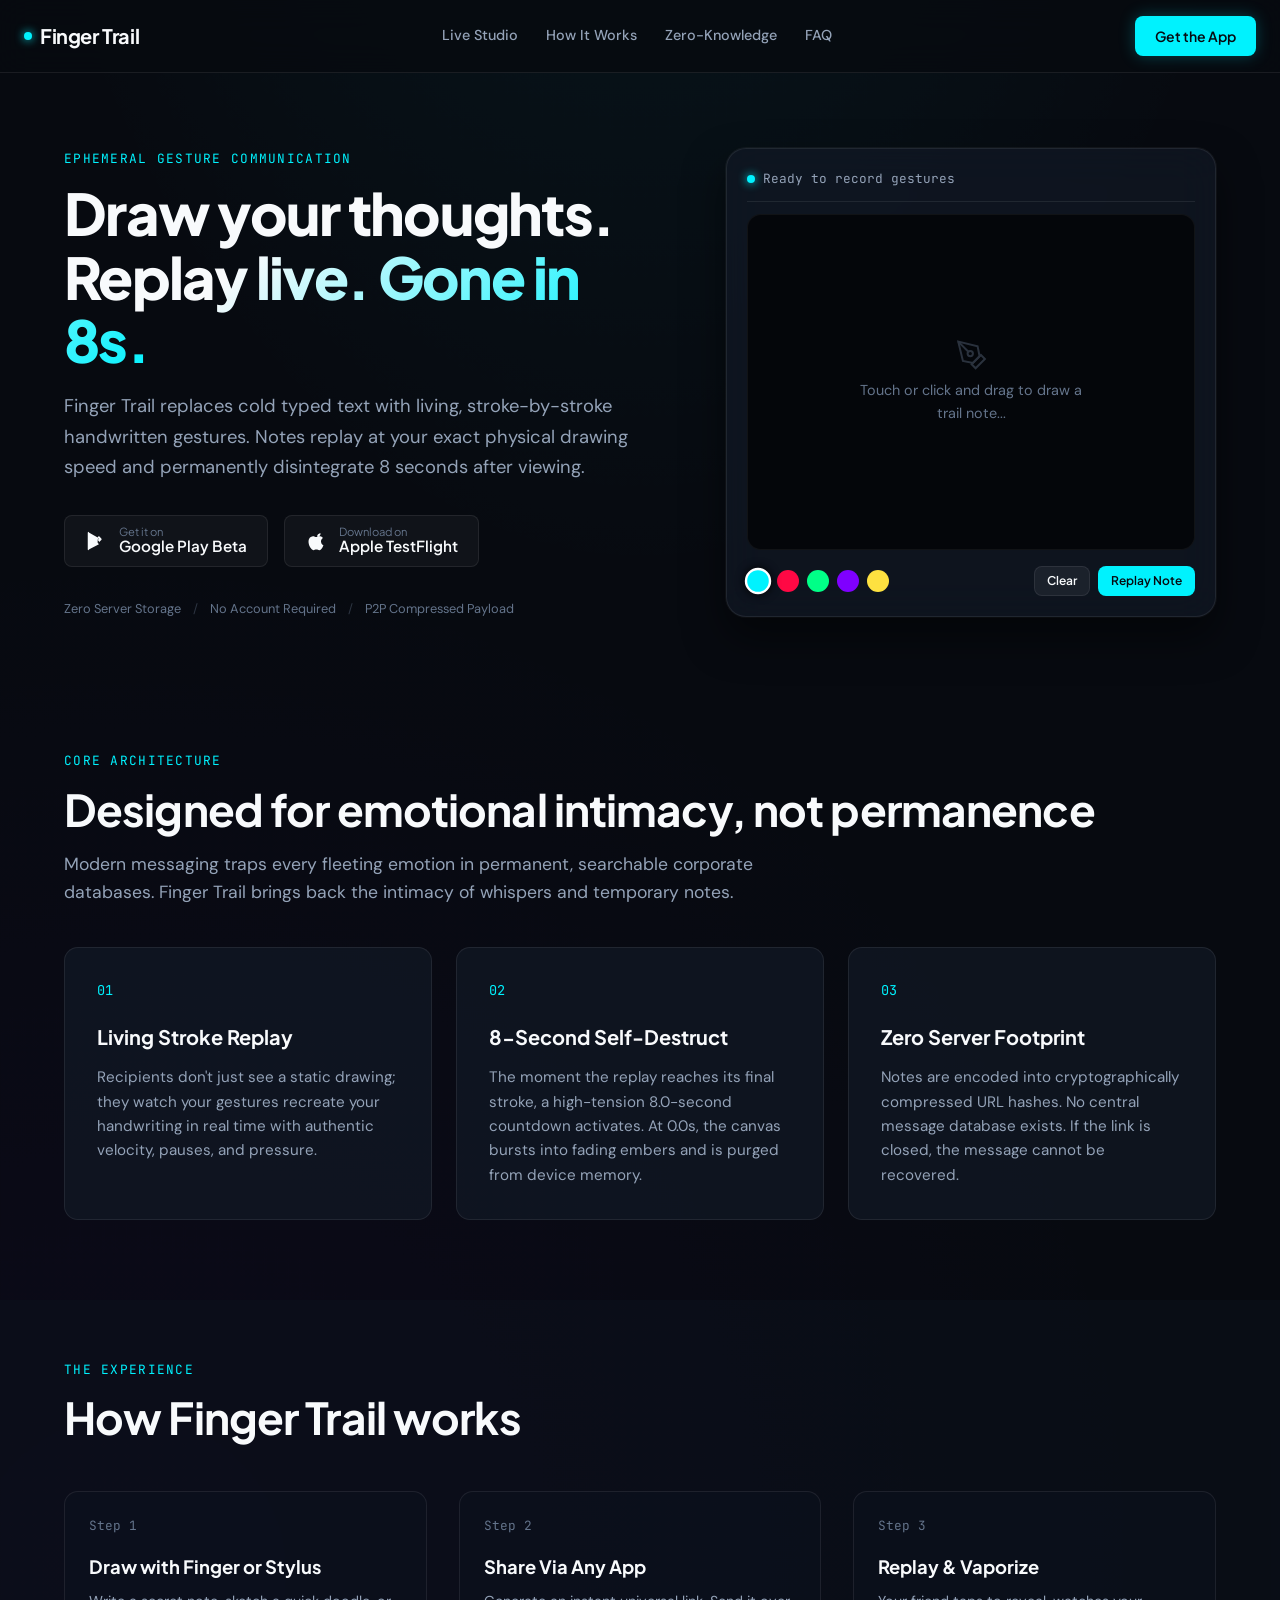
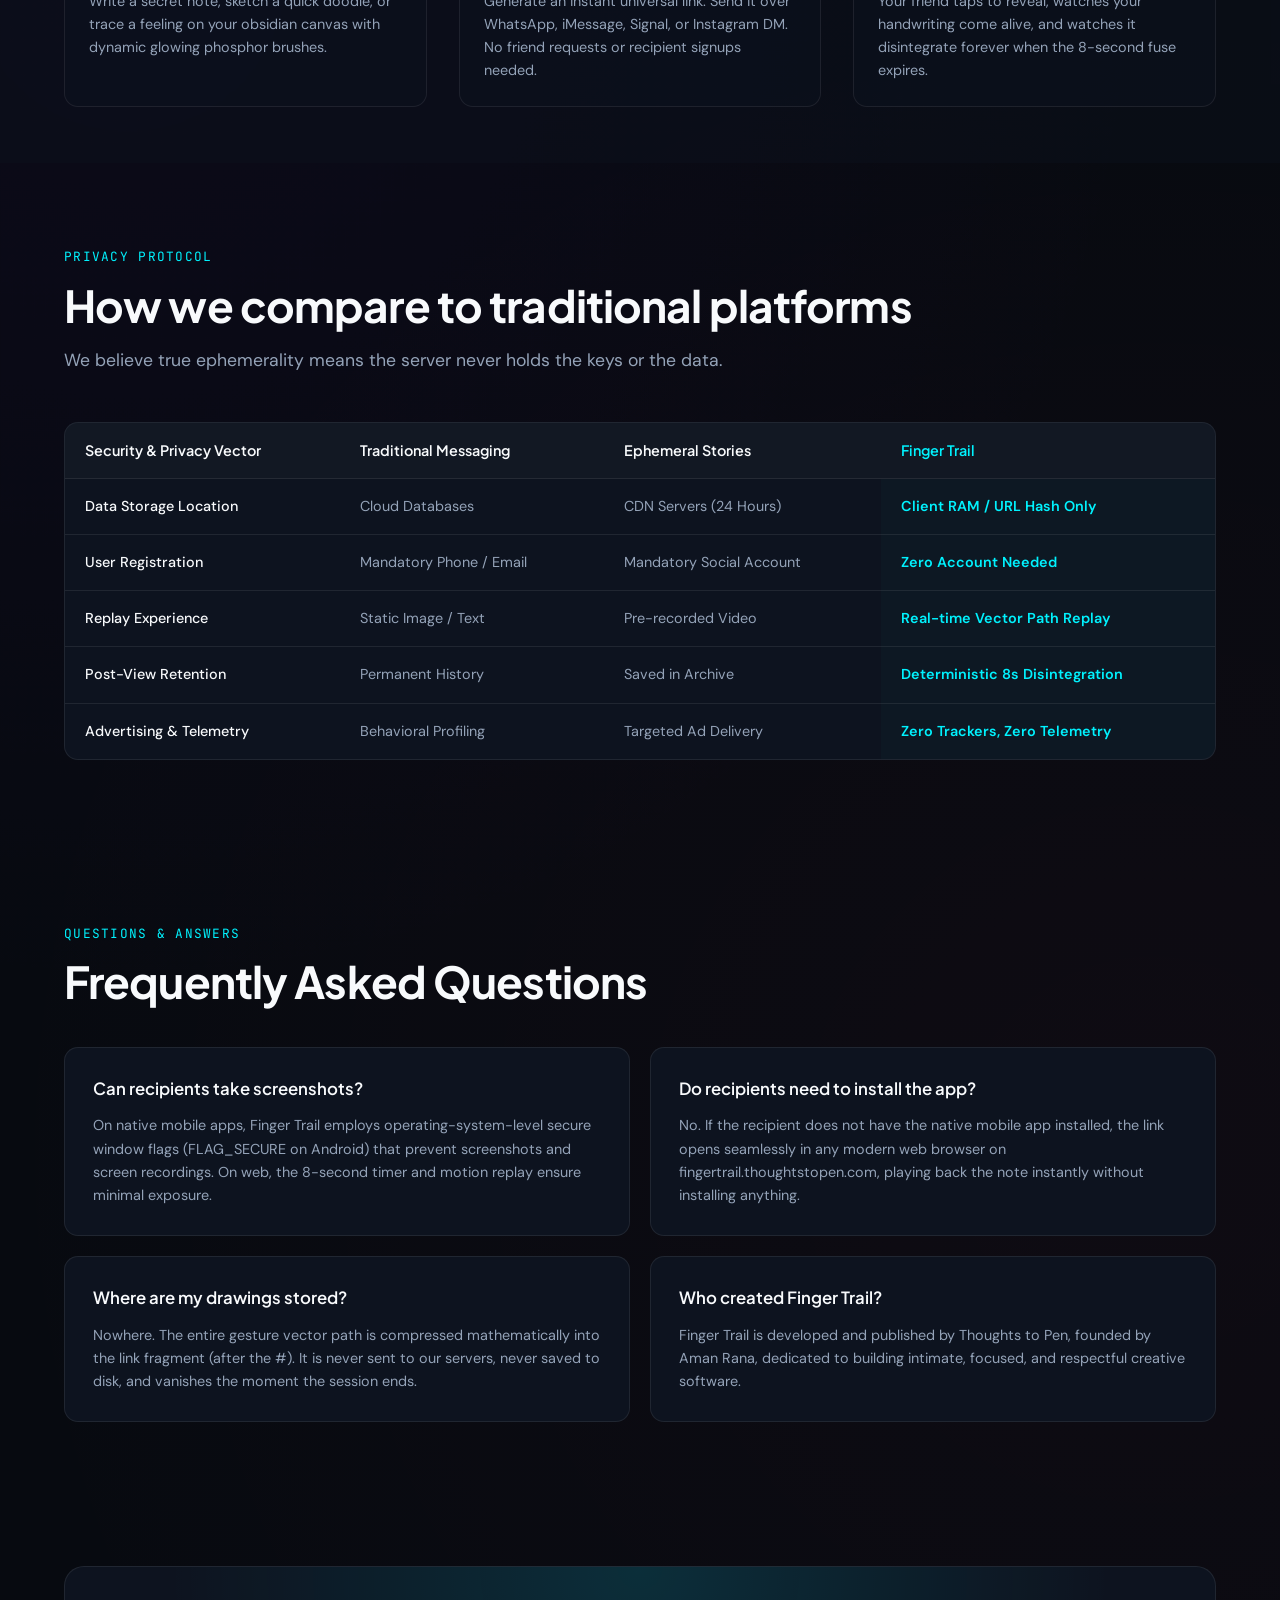
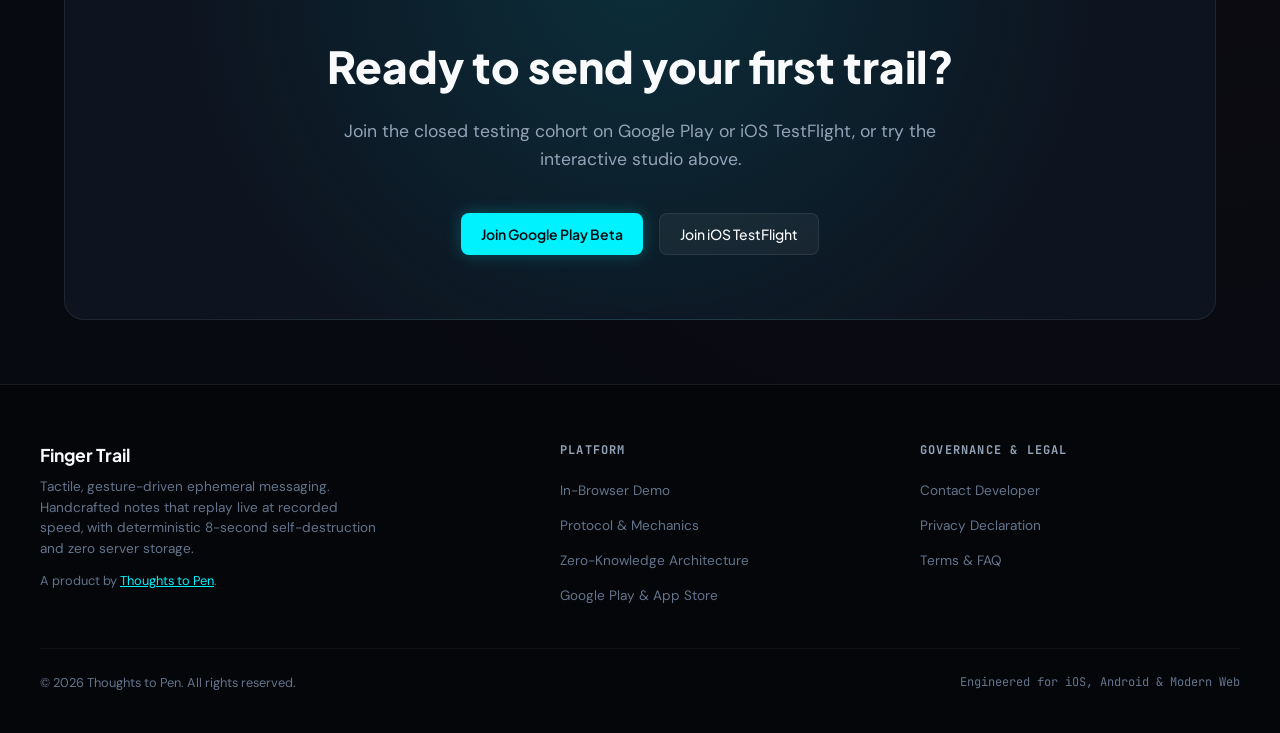
==== index.html @ 1b9f938b "Site release" ====
<!DOCTYPE html><html lang="en"><head><meta charset="UTF-8"><meta name="viewport" content="width=device-width, initial-scale=1.0"><script async src="https://www.googletagmanager.com/gtag/js?id=G-R0CCMES89R"></script><script> window.dataLayer = window.dataLayer || []; function gtag(){dataLayer.push(arguments);} gtag('js', new Date()); gtag('config', 'G-R0CCMES89R'); </script><title>Finger Trail — Ephemeral Gesture Messaging | Thoughts to Pen</title><meta name="description" content="Finger Trail is an ephemeral, gesture-driven messaging app by Thoughts to Pen. Draw thoughts with glowing neon trails, replay them at recorded speed, and watch them self-destruct in 8 seconds."><link rel="canonical" href="https://fingertrail.thoughtstopen.com/"><link rel="icon" type="image/svg+xml" href="/favicon.svg"><link rel="icon" type="image/png" sizes="32x32" href="/assets/images/favicon-32x32.png"><link rel="icon" type="image/png" sizes="16x16" href="/assets/images/favicon-16x16.png"><link rel="apple-touch-icon" sizes="180x180" href="/assets/images/apple-touch-icon.png"><meta property="og:site_name" content="Finger Trail by Thoughts to Pen"><meta property="og:title" content="Finger Trail — Ephemeral Gesture Messaging | Thoughts to Pen"><meta property="og:description" content="Finger Trail is an ephemeral, gesture-driven messaging app by Thoughts to Pen. Draw thoughts with glowing neon trails, replay them at recorded speed, and watch them self-destruct in 8 seconds."><meta property="og:url" content="https://fingertrail.thoughtstopen.com/"><meta property="og:type" content="website"><meta property="og:image" content="https://fingertrail.thoughtstopen.com/assets/images/og_banner.png"><meta name="twitter:card" content="summary_large_image"><meta name="twitter:title" content="Finger Trail — Ephemeral Gesture Messaging | Thoughts to Pen"><meta name="twitter:description" content="Finger Trail is an ephemeral, gesture-driven messaging app by Thoughts to Pen. Draw thoughts with glowing neon trails, replay them at recorded speed, and watch them self-destruct in 8 seconds."><meta name="twitter:image" content="https://fingertrail.thoughtstopen.com/assets/images/og_banner.png"><link rel="preconnect" href="https://fonts.googleapis.com"><link rel="preconnect" href="https://fonts.gstatic.com" crossorigin><link href="https://fonts.googleapis.com/css2?family=DM+Sans:ital,opsz,wght@0,9..40,400..700;1,9..40,400..700&family=JetBrains+Mono:wght@400;600;700&family=Plus+Jakarta+Sans:wght@500;600;700;800&display=swap" rel="stylesheet"><link rel="stylesheet" href="/assets/css/main.css"><meta name="apple-itunes-app" content="app-id=XXXXXXXXXX, app-argument=https://fingertrail.thoughtstopen.com/"></head><body><header class="site-header"><div class="site-header-inner"><a href="/" class="brand-wordmark"><span class="brand-dot"></span> Finger Trail </a><nav class="site-nav"><a href="#demo" class="nav-link">Live Studio</a><a href="#how-it-works" class="nav-link">How It Works</a><a href="#privacy" class="nav-link">Zero-Knowledge</a><a href="#faq" class="nav-link">FAQ</a></nav><div class="header-actions"><a href="#download" class="btn-primary">Get the App</a></div></div></header><main><section class="section hero"><div class="container"><div class="hero-grid"><div class="hero-content"><span class="section-kicker">Ephemeral Gesture Communication</span><h1 class="hero-headline"> Draw your thoughts. <br><span class="hero-gradient-text">Replay live. Gone in 8s.</span></h1><p class="hero-lead"> Finger Trail replaces cold typed text with living, stroke-by-stroke handwritten gestures. Notes replay at your exact physical drawing speed and permanently disintegrate 8 seconds after viewing. </p><div class="hero-badges" id="download"><a href="https://play.google.com/apps/testing/com.thoughtstopen.fingertrail" class="store-badge-btn" target="_blank" rel="noopener"><svg class="store-badge-icon" viewBox="0 0 24 24"><path d="M3.609 1.814L13.793 12 3.61 22.186a2.006 2.006 0 0 1-.61-.926V2.74a2.01 2.01 0 0 1 .609-.926zm11.603 11.604l2.585-2.585a1.18 1.18 0 0 0 0-1.666l-2.585-2.585-1.42 1.42 1.42 1.42-1.42 1.42 1.42 1.42-.001.001zm-1.417-1.418L4.697 2.902l10.517 6.072-1.42 1.42-.001.006zm0 2l1.42 1.42L4.697 21.098l9.098-9.098z"/></svg><div class="store-badge-text"><small>Get it on</small><strong>Google Play Beta</strong></div></a><a href="https://testflight.apple.com/join/fingertrail" class="store-badge-btn" target="_blank" rel="noopener"><svg class="store-badge-icon" viewBox="0 0 24 24"><path d="M18.71 19.5c-.83 1.24-1.71 2.45-3.05 2.47-1.34.03-1.77-.79-3.29-.79-1.53 0-2 .77-3.27.82-1.31.05-2.3-1.32-3.14-2.53C4.25 17 2.94 12.45 4.7 9.39c.87-1.52 2.43-2.48 4.12-2.51 1.28-.02 2.5.87 3.29.87.78 0 2.26-1.07 3.81-.91.65.03 2.47.26 3.64 1.98-.09.06-2.17 1.28-2.15 3.81.03 3.02 2.65 4.03 2.68 4.04-.03.07-.42 1.44-1.38 2.83M15.97 6.37c.63-.78 1.06-1.85.94-2.94-1 .04-2.16.66-2.83 1.44-.59.68-1.11 1.78-.97 2.84 1.11.09 2.22-.57 2.86-1.34z"/></svg><div class="store-badge-text"><small>Download on</small><strong>Apple TestFlight</strong></div></a></div><div class="hero-meta-strip"><span>Zero Server Storage</span><span class="meta-sep">/</span><span>No Account Required</span><span class="meta-sep">/</span><span>P2P Compressed Payload</span></div></div><div class="hero-canvas-wrapper"><div class="canvas-card" id="demo"><div class="canvas-card-header"><div class="canvas-status"><span class="brand-dot"></span><span id="canvasStatusText">Ready to record gestures</span></div><div class="countdown-box" id="countdownBox"> SELF-DESTRUCT: 8.0s </div></div><div class="canvas-viewport"><canvas id="demoCanvas"></canvas><div class="canvas-placeholder-hint" id="canvasHint"><svg width="32" height="32" viewBox="0 0 24 24" fill="none" stroke="currentColor" stroke-width="1.5"><path d="M12 19l7-7 3 3-7 7-3-3z"/><path d="M18 13l-1.5-7.5L2 2l3.5 14.5L13 18l5-5z"/><path d="M2 2l7.586 7.586"/><circle cx="11" cy="11" r="2"/></svg><p>Touch or click and drag to draw a trail note...</p></div></div><div class="canvas-controls"><div class="palette-picker" title="Select Phosphor Color"><button class="color-dot active" data-color="cyan" style="background: #00f2fe;" aria-label="Cyan Phosphor"></button><button class="color-dot" data-color="magenta" style="background: #ff0844;" aria-label="Magenta Neon"></button><button class="color-dot" data-color="lime" style="background: #00ff87;" aria-label="Acid Lime"></button><button class="color-dot" data-color="violet" style="background: #7f00ff;" aria-label="Electric Violet"></button><button class="color-dot" data-color="amber" style="background: #fee140;" aria-label="Solar Gold"></button></div><div class="action-buttons"><button class="btn-xs" id="clearBtn">Clear</button><button class="btn-xs btn-xs-primary" id="playBtn">Replay Note</button></div></div></div></div></div></div></section><section class="section" id="how-it-works"><div class="container"><span class="section-kicker">Core Architecture</span><h2 class="section-title">Designed for emotional intimacy, not permanence</h2><p class="section-desc"> Modern messaging traps every fleeting emotion in permanent, searchable corporate databases. Finger Trail brings back the intimacy of whispers and temporary notes. </p><div class="bento-grid"><div class="bento-card"><span class="bento-num">01</span><h3 class="bento-title">Living Stroke Replay</h3><p class="bento-text"> Recipients don't just see a static drawing; they watch your gestures recreate your handwriting in real time with authentic velocity, pauses, and pressure. </p></div><div class="bento-card"><span class="bento-num">02</span><h3 class="bento-title">8-Second Self-Destruct</h3><p class="bento-text"> The moment the replay reaches its final stroke, a high-tension 8.0-second countdown activates. At 0.0s, the canvas bursts into fading embers and is purged from device memory. </p></div><div class="bento-card"><span class="bento-num">03</span><h3 class="bento-title">Zero Server Footprint</h3><p class="bento-text"> Notes are encoded into cryptographically compressed URL hashes. No central message database exists. If the link is closed, the message cannot be recovered. </p></div></div></div></section><section class="section section-tight" style="background: rgba(13, 19, 31, 0.4);"><div class="container"><span class="section-kicker">The Experience</span><h2 class="section-title">How Finger Trail works</h2><div class="steps-container"><div class="step-item"><div class="step-badge">Step 1</div><h3 class="step-heading">Draw with Finger or Stylus</h3><p class="step-desc"> Write a secret note, sketch a quick doodle, or trace a feeling on your obsidian canvas with dynamic glowing phosphor brushes. </p></div><div class="step-item"><div class="step-badge">Step 2</div><h3 class="step-heading">Share Via Any App</h3><p class="step-desc"> Generate an instant universal link. Send it over WhatsApp, iMessage, Signal, or Instagram DM. No friend requests or recipient signups needed. </p></div><div class="step-item"><div class="step-badge">Step 3</div><h3 class="step-heading">Replay & Vaporize</h3><p class="step-desc"> Your friend taps to reveal, watches your handwriting come alive, and watches it disintegrate forever when the 8-second fuse expires. </p></div></div></div></section><section class="section" id="privacy"><div class="container"><span class="section-kicker">Privacy Protocol</span><h2 class="section-title">How we compare to traditional platforms</h2><p class="section-desc"> We believe true ephemerality means the server never holds the keys or the data. </p><div class="table-container"><table class="comparison-table"><thead><tr><th>Security & Privacy Vector</th><th>Traditional Messaging</th><th>Ephemeral Stories</th><th class="highlight-col">Finger Trail</th></tr></thead><tbody><tr><td class="feature-col">Data Storage Location</td><td>Cloud Databases</td><td>CDN Servers (24 Hours)</td><td class="highlight-col">Client RAM / URL Hash Only</td></tr><tr><td class="feature-col">User Registration</td><td>Mandatory Phone / Email</td><td>Mandatory Social Account</td><td class="highlight-col">Zero Account Needed</td></tr><tr><td class="feature-col">Replay Experience</td><td>Static Image / Text</td><td>Pre-recorded Video</td><td class="highlight-col">Real-time Vector Path Replay</td></tr><tr><td class="feature-col">Post-View Retention</td><td>Permanent History</td><td>Saved in Archive</td><td class="highlight-col">Deterministic 8s Disintegration</td></tr><tr><td class="feature-col">Advertising & Telemetry</td><td>Behavioral Profiling</td><td>Targeted Ad Delivery</td><td class="highlight-col">Zero Trackers, Zero Telemetry</td></tr></tbody></table></div></div></section><section class="section" id="faq"><div class="container"><span class="section-kicker">Questions & Answers</span><h2 class="section-title">Frequently Asked Questions</h2><div class="faq-grid"><div class="faq-card"><h3 class="faq-q">Can recipients take screenshots?</h3><p class="faq-a"> On native mobile apps, Finger Trail employs operating-system-level secure window flags (FLAG_SECURE on Android) that prevent screenshots and screen recordings. On web, the 8-second timer and motion replay ensure minimal exposure. </p></div><div class="faq-card"><h3 class="faq-q">Do recipients need to install the app?</h3><p class="faq-a"> No. If the recipient does not have the native mobile app installed, the link opens seamlessly in any modern web browser on fingertrail.thoughtstopen.com, playing back the note instantly without installing anything. </p></div><div class="faq-card"><h3 class="faq-q">Where are my drawings stored?</h3><p class="faq-a"> Nowhere. The entire gesture vector path is compressed mathematically into the link fragment (after the #). It is never sent to our servers, never saved to disk, and vanishes the moment the session ends. </p></div><div class="faq-card"><h3 class="faq-q">Who created Finger Trail?</h3><p class="faq-a"> Finger Trail is developed and published by Thoughts to Pen, founded by Aman Rana, dedicated to building intimate, focused, and respectful creative software. </p></div></div></div></section><section class="container"><div class="cta-banner"><h2>Ready to send your first trail?</h2><p>Join the closed testing cohort on Google Play or iOS TestFlight, or try the interactive studio above.</p><div style="display: flex; justify-content: center; gap: 1rem; flex-wrap: wrap;"><a href="https://play.google.com/apps/testing/com.thoughtstopen.fingertrail" class="btn-primary" target="_blank" rel="noopener"> Join Google Play Beta </a><a href="https://testflight.apple.com/join/fingertrail" class="btn-secondary" target="_blank" rel="noopener"> Join iOS TestFlight </a></div></div></section></main><footer class="site-footer"><div class="footer-inner"><div class="footer-brand"><h4>Finger Trail</h4><p>Tactile, gesture-driven ephemeral messaging. Handcrafted notes that replay live at recorded speed, with deterministic 8-second self-destruction and zero server storage.</p><p style="margin-top: 0.75rem; font-size: 0.8rem; color: var(--text-muted);"> A product by <a href="https://thoughtstopen.com" target="_blank" rel="noopener" style="color: var(--accent-cyan); text-decoration: underline;">Thoughts to Pen</a>. </p></div><div class="footer-col"><h5>Platform</h5><ul class="footer-links"><li><a href="#demo">In-Browser Demo</a></li><li><a href="#how-it-works">Protocol & Mechanics</a></li><li><a href="#privacy">Zero-Knowledge Architecture</a></li><li><a href="#download">Google Play & App Store</a></li></ul></div><div class="footer-col"><h5>Governance & Legal</h5><ul class="footer-links"><li><a href="https://thoughtstopen.com/contact/" target="_blank" rel="noopener">Contact Developer</a></li><li><a href="#privacy">Privacy Declaration</a></li><li><a href="#faq">Terms & FAQ</a></li></ul></div></div><div class="footer-bottom"><div> &copy; <span id="ft-year">2026</span> Thoughts to Pen. All rights reserved. <script>try{document.getElementById('ft-year').textContent=new Date().getFullYear();}catch(e){}</script></div><div style="font-family: var(--font-mono); font-size: 0.75rem;"> Engineered for iOS, Android & Modern Web </div></div></footer><script src="/assets/js/trail_engine.js" defer></script></body></html>
---- assets/css/main.css ----
:root{--bg-primary: #070a10;--bg-secondary: #0d131f;--bg-card: rgba(18, 25, 38, .7);--bg-card-hover: rgba(26, 36, 54, .85);--border-subtle: rgba(255, 255, 255, .08);--border-highlight: rgba(0, 242, 254, .3);--text-primary: #f8fafc;--text-secondary: #94a3b8;--text-muted: #64748b;--accent-cyan: #00f2fe;--accent-purple: #7f00ff;--accent-rose: #ff3366;--accent-amber: #f59e0b;--radius-sm: 8px;--radius-md: 14px;--radius-lg: 20px;--font-display: "Plus Jakarta Sans", -apple-system, BlinkMacSystemFont, sans-serif;--font-body: "DM Sans", -apple-system, BlinkMacSystemFont, sans-serif;--font-mono: "JetBrains Mono", monospace}*,*:before,*:after{box-sizing:border-box;margin:0;padding:0}html{background-color:var(--bg-primary);color:var(--text-primary);font-family:var(--font-body);font-size:16px;line-height:1.6;scroll-behavior:smooth;-webkit-font-smoothing:antialiased}body{min-height:100vh;display:flex;flex-direction:column;overflow-x:hidden;background-image:radial-gradient(ellipse 80% 50% at 50% -20%,rgba(0,242,254,.08),transparent 70%),radial-gradient(circle at 10% 40%,rgba(127,0,255,.04),transparent 40%),radial-gradient(circle at 90% 70%,rgba(255,51,102,.03),transparent 40%)}a{color:inherit;text-decoration:none;transition:color .2s ease}.site-header{position:sticky;top:0;z-index:100;backdrop-filter:blur(16px);-webkit-backdrop-filter:blur(16px);background:#070a10cc;border-bottom:1px solid var(--border-subtle);padding:1rem 1.5rem}.site-header-inner{max-width:1280px;margin:0 auto;display:flex;align-items:center;justify-content:space-between;gap:2rem}.brand-wordmark{font-family:var(--font-display);font-size:1.25rem;font-weight:700;letter-spacing:-.02em;color:var(--text-primary);white-space:nowrap;display:flex;align-items:center;gap:.5rem}.brand-dot{width:8px;height:8px;border-radius:50%;background:var(--accent-cyan);box-shadow:0 0 10px var(--accent-cyan);display:inline-block}.site-nav{display:none;align-items:center;gap:1.75rem}@media(min-width:768px){.site-nav{display:flex}}.nav-link{font-size:.9rem;font-weight:500;color:var(--text-secondary);white-space:nowrap;position:relative;padding:.25rem 0}.nav-link:hover{color:var(--text-primary)}.nav-link:after{content:"";position:absolute;bottom:0;left:0;width:0%;height:2px;background:var(--accent-cyan);transition:width .2s ease}.nav-link:hover:after{width:100%}.header-actions{display:flex;align-items:center;gap:1rem;flex-shrink:0}.btn-primary{display:inline-flex;align-items:center;justify-content:center;padding:.55rem 1.25rem;font-family:var(--font-display);font-size:.875rem;font-weight:600;white-space:nowrap;color:#070a10;background:var(--accent-cyan);border-radius:var(--radius-sm);border:none;cursor:pointer;transition:all .2s cubic-bezier(.16,1,.3,1);box-shadow:0 0 16px #00f2fe40}.btn-primary:hover{background:#38f8ff;transform:translateY(-1px);box-shadow:0 0 24px #00f2fe66}.btn-secondary{display:inline-flex;align-items:center;justify-content:center;padding:.55rem 1.25rem;font-family:var(--font-display);font-size:.875rem;font-weight:500;white-space:nowrap;color:var(--text-primary);background:#ffffff0d;border:1px solid var(--border-subtle);border-radius:var(--radius-sm);cursor:pointer;transition:all .2s ease}.btn-secondary:hover{background:#ffffff1a;border-color:#fff3}.container{max-width:1200px;margin:0 auto;padding:0 1.5rem;width:100%}.section{padding:5rem 0;position:relative}.section-tight{padding:3.5rem 0}.section-kicker{font-family:var(--font-mono);font-size:.8rem;text-transform:uppercase;letter-spacing:.1em;color:var(--accent-cyan);margin-bottom:.75rem;display:inline-block}.section-title{font-family:var(--font-display);font-size:clamp(2rem,3.5vw,2.75rem);font-weight:700;line-height:1.15;letter-spacing:-.02em;margin-bottom:1rem;text-wrap:balance}.section-desc{color:var(--text-secondary);font-size:1.1rem;max-width:65ch;line-height:1.6}.hero{padding:4.5rem 0 3rem}.hero-grid{display:grid;grid-template-columns:1fr;gap:3rem;align-items:center}@media(min-width:1024px){.hero-grid{grid-template-columns:1.1fr .9fr;gap:4rem}}.hero-headline{font-family:var(--font-display);font-size:clamp(2.5rem,4.5vw,3.75rem);font-weight:800;letter-spacing:-.03em;line-height:1.1;margin-bottom:1.25rem;text-wrap:balance}.hero-gradient-text{background:linear-gradient(135deg,#f8fafc 30%,var(--accent-cyan) 100%);-webkit-background-clip:text;-webkit-text-fill-color:transparent}.hero-lead{font-size:1.15rem;color:var(--text-secondary);line-height:1.65;margin-bottom:2rem;max-width:54ch}.hero-badges{display:flex;flex-wrap:wrap;align-items:center;gap:1rem;margin-bottom:2rem}.store-badge-btn{display:inline-flex;align-items:center;gap:.75rem;padding:.65rem 1.25rem;background:#ffffff0a;border:1px solid var(--border-subtle);border-radius:var(--radius-sm);color:var(--text-primary);font-family:var(--font-display);font-size:.85rem;transition:all .2s ease}.store-badge-btn:hover{background:#ffffff14;border-color:#fff3;transform:translateY(-2px)}.store-badge-icon{width:22px;height:22px;fill:currentColor;flex-shrink:0}.store-badge-text small{display:block;font-size:.7rem;color:var(--text-muted);line-height:1}.store-badge-text strong{display:block;font-size:.95rem;font-weight:600;line-height:1.2}.hero-meta-strip{display:flex;align-items:center;gap:.75rem;font-size:.8rem;color:var(--text-muted);flex-wrap:wrap}.meta-sep{opacity:.4}.canvas-card{background:var(--bg-card);border:1px solid var(--border-subtle);border-radius:var(--radius-lg);padding:1.25rem;backdrop-filter:blur(20px);-webkit-backdrop-filter:blur(20px);position:relative;box-shadow:0 20px 40px #00000080,0 0 0 1px #ffffff0d}.canvas-card-header{display:flex;align-items:center;justify-content:space-between;margin-bottom:.75rem;padding-bottom:.75rem;border-bottom:1px solid var(--border-subtle)}.canvas-status{font-family:var(--font-mono);font-size:.8rem;color:var(--text-secondary);display:flex;align-items:center;gap:.5rem}.countdown-box{font-family:var(--font-mono);font-size:.85rem;font-weight:700;color:var(--accent-rose);padding:.2rem .5rem;background:#ff33661a;border:1px solid rgba(255,51,102,.2);border-radius:var(--radius-sm);tabular-nums:true;font-variant-numeric:tabular-nums;display:none}.countdown-box.active{display:inline-block;animation:pulse-countdown 1s infinite alternate}@keyframes pulse-countdown{0%{opacity:.8}to{opacity:1;text-shadow:0 0 10px var(--accent-rose)}}.canvas-viewport{position:relative;width:100%;aspect-ratio:4 / 3;background:#04060a;border-radius:var(--radius-md);border:1px solid rgba(255,255,255,.05);overflow:hidden}#demoCanvas{position:absolute;top:0;left:0;width:100%;height:100%;touch-action:none;cursor:crosshair}.canvas-placeholder-hint{position:absolute;top:50%;left:50%;transform:translate(-50%,-50%);text-align:center;pointer-events:none;color:var(--text-muted);font-size:.9rem;transition:opacity .3s ease}.canvas-placeholder-hint svg{margin:0 auto .5rem;opacity:.4;display:block}.canvas-controls{display:flex;align-items:center;justify-content:space-between;margin-top:1rem;gap:.75rem;flex-wrap:wrap}.palette-picker{display:flex;align-items:center;gap:.5rem}.color-dot{width:22px;height:22px;border-radius:50%;border:2px solid transparent;cursor:pointer;transition:all .15s ease;padding:0}.color-dot:hover{transform:scale(1.15)}.color-dot.active{border-color:#fff;transform:scale(1.2);box-shadow:0 0 8px currentColor}.action-buttons{display:flex;align-items:center;gap:.5rem}.btn-xs{font-size:.75rem;padding:.4rem .75rem;border-radius:var(--radius-sm);font-family:var(--font-display);font-weight:600;cursor:pointer;transition:all .15s ease;border:1px solid var(--border-subtle);background:#ffffff0f;color:var(--text-primary)}.btn-xs:hover{background:#ffffff1f}.btn-xs-primary{background:var(--accent-cyan);color:#070a10;border-color:transparent}.btn-xs-primary:hover{background:#38f8ff}.bento-grid{display:grid;grid-template-columns:1fr;gap:1.5rem;margin-top:2.5rem}@media(min-width:768px){.bento-grid{grid-template-columns:repeat(3,1fr)}}.bento-card{background:var(--bg-card);border:1px solid var(--border-subtle);border-radius:var(--radius-md);padding:2rem;display:flex;flex-direction:column;transition:all .25s ease}.bento-card:hover{background:var(--bg-card-hover);border-color:#ffffff26;transform:translateY(-2px)}.bento-num{font-family:var(--font-mono);font-size:.85rem;color:var(--accent-cyan);margin-bottom:1.25rem}.bento-title{font-family:var(--font-display);font-size:1.25rem;font-weight:700;margin-bottom:.75rem;color:var(--text-primary)}.bento-text{color:var(--text-secondary);font-size:.95rem;line-height:1.6}.steps-container{display:grid;grid-template-columns:1fr;gap:2rem;margin-top:3rem}@media(min-width:768px){.steps-container{grid-template-columns:repeat(3,1fr)}}.step-item{position:relative;padding:1.5rem;background:#0d131f80;border:1px solid var(--border-subtle);border-radius:var(--radius-md)}.step-badge{font-family:var(--font-mono);font-size:.8rem;color:var(--text-muted);margin-bottom:1rem}.step-heading{font-family:var(--font-display);font-size:1.15rem;font-weight:700;margin-bottom:.5rem}.step-desc{font-size:.9rem;color:var(--text-secondary)}.table-container{margin-top:3rem;overflow-x:auto;border:1px solid var(--border-subtle);border-radius:var(--radius-md);background:var(--bg-secondary)}.comparison-table{width:100%;border-collapse:collapse;text-align:left;font-size:.9rem}.comparison-table th,.comparison-table td{padding:1rem 1.25rem;border-bottom:1px solid var(--border-subtle)}.comparison-table th{font-family:var(--font-display);font-weight:600;color:var(--text-primary);background:#ffffff05}.comparison-table td{color:var(--text-secondary)}.comparison-table tr:last-child td{border-bottom:none}.feature-col{color:var(--text-primary)!important;font-weight:500}.highlight-col{color:var(--accent-cyan)!important;font-weight:600;background:#00f2fe05}.faq-grid{display:grid;grid-template-columns:1fr;gap:1.25rem;margin-top:2.5rem}@media(min-width:768px){.faq-grid{grid-template-columns:repeat(2,1fr)}}.faq-card{padding:1.75rem;background:var(--bg-secondary);border:1px solid var(--border-subtle);border-radius:var(--radius-md)}.faq-q{font-family:var(--font-display);font-size:1.05rem;font-weight:600;margin-bottom:.75rem;color:var(--text-primary)}.faq-a{color:var(--text-secondary);font-size:.9rem;line-height:1.6}.cta-banner{margin:4rem auto;padding:4rem 2rem;background:radial-gradient(circle at 50% 0%,rgba(0,242,254,.12),transparent 70%),var(--bg-secondary);border:1px solid var(--border-subtle);border-radius:var(--radius-lg);text-align:center}.cta-banner h2{font-family:var(--font-display);font-size:clamp(2rem,3.5vw,2.75rem);font-weight:800;margin-bottom:1rem}.cta-banner p{color:var(--text-secondary);font-size:1.1rem;max-width:55ch;margin:0 auto 2.5rem}.site-footer{border-top:1px solid var(--border-subtle);background:#04060a;padding:3.5rem 1.5rem 2.5rem;margin-top:auto}.footer-inner{max-width:1200px;margin:0 auto;display:grid;grid-template-columns:1fr;gap:2.5rem}@media(min-width:768px){.footer-inner{grid-template-columns:1.5fr 1fr 1fr}}.footer-brand h4{font-family:var(--font-display);font-size:1.1rem;font-weight:700;margin-bottom:.5rem}.footer-brand p{color:var(--text-muted);font-size:.85rem;line-height:1.5;max-width:38ch}.footer-col h5{font-family:var(--font-mono);font-size:.75rem;text-transform:uppercase;letter-spacing:.1em;color:var(--text-secondary);margin-bottom:1rem}.footer-links{list-style:none;display:flex;flex-direction:column;gap:.6rem}.footer-links a{font-size:.85rem;color:var(--text-muted);transition:color .15s ease}.footer-links a:hover{color:var(--text-primary)}.footer-bottom{max-width:1200px;margin:2.5rem auto 0;padding-top:1.5rem;border-top:1px solid rgba(255,255,255,.04);display:flex;align-items:center;justify-content:space-between;font-size:.8rem;color:var(--text-muted);flex-wrap:wrap;gap:1rem}
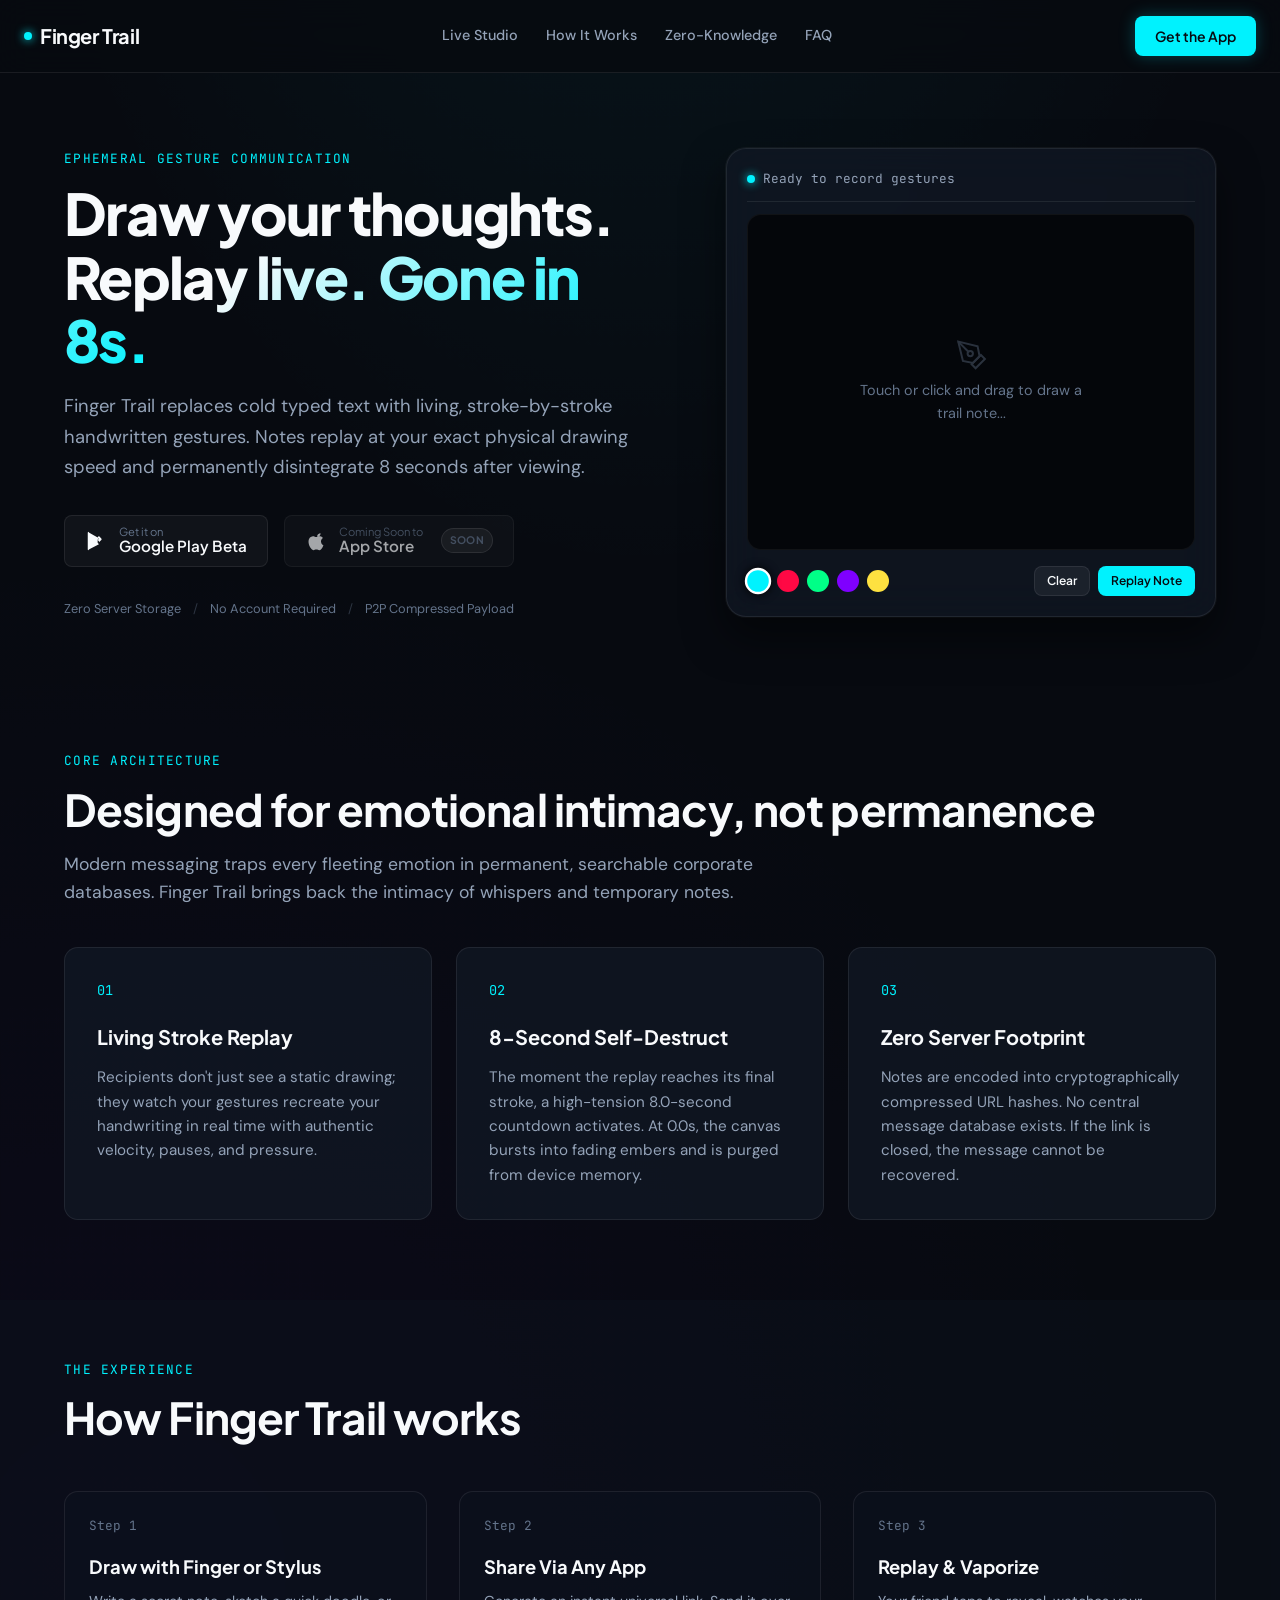
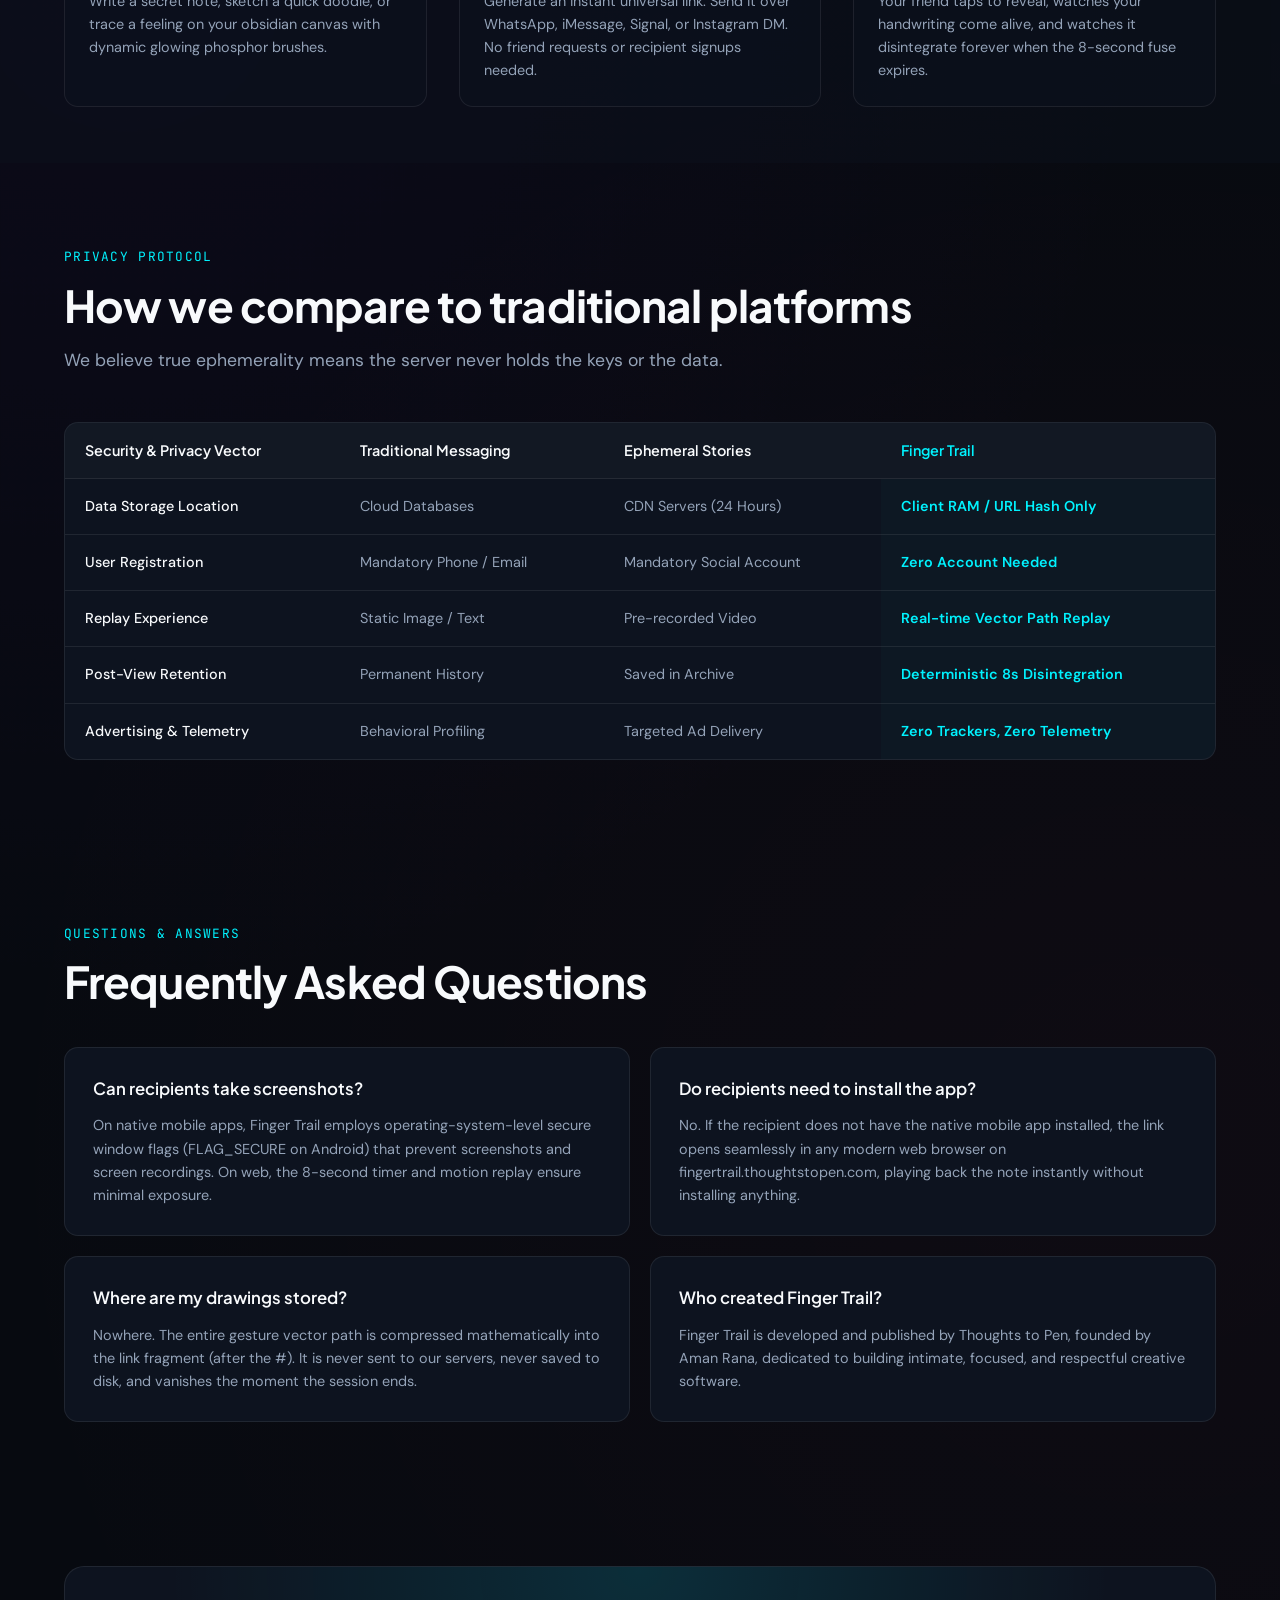
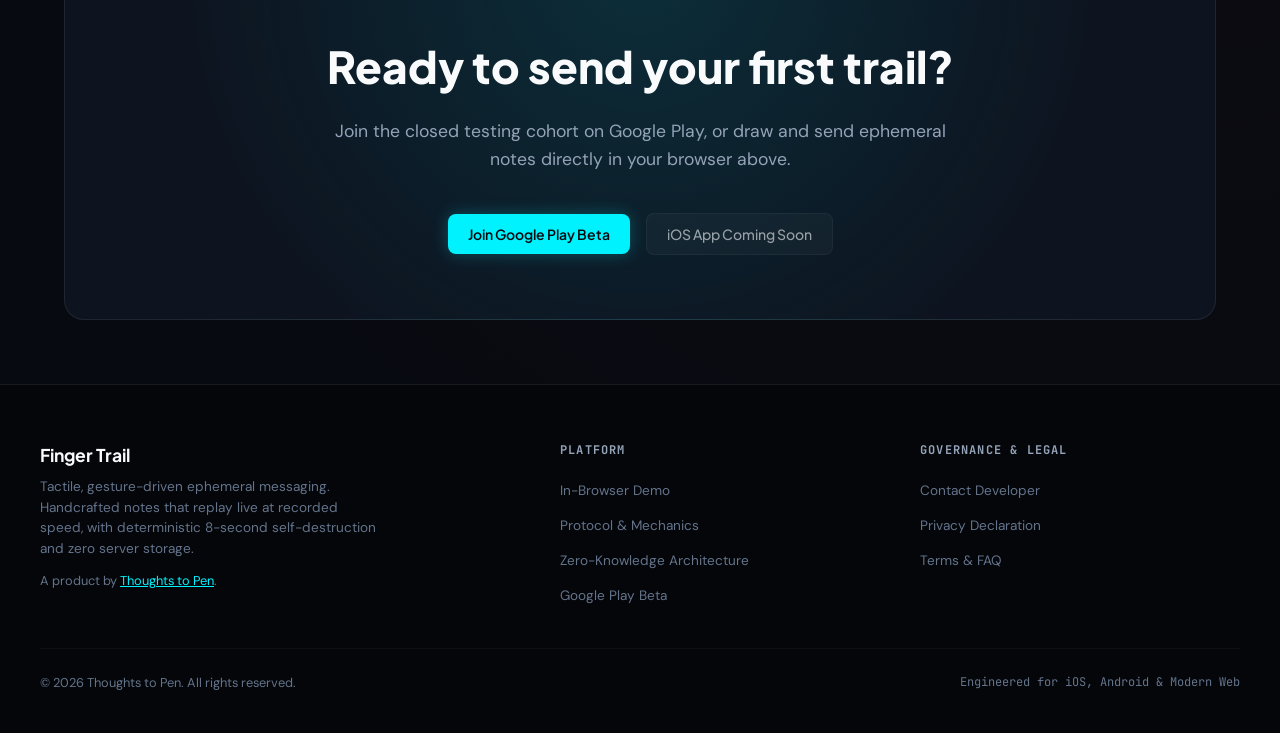
==== commit 70489c97: "Update" ====
--- a/index.html
+++ b/index.html
@@ -1 +1 @@
-<!DOCTYPE html><html lang="en"><head><meta charset="UTF-8"><meta name="viewport" content="width=device-width, initial-scale=1.0"><script async src="https://www.googletagmanager.com/gtag/js?id=G-R0CCMES89R"></script><script> window.dataLayer = window.dataLayer || []; function gtag(){dataLayer.push(arguments);} gtag('js', new Date()); gtag('config', 'G-R0CCMES89R'); </script><title>Finger Trail — Ephemeral Gesture Messaging | Thoughts to Pen</title><meta name="description" content="Finger Trail is an ephemeral, gesture-driven messaging app by Thoughts to Pen. Draw thoughts with glowing neon trails, replay them at recorded speed, and watch them self-destruct in 8 seconds."><link rel="canonical" href="https://fingertrail.thoughtstopen.com/"><link rel="icon" type="image/svg+xml" href="/favicon.svg"><link rel="icon" type="image/png" sizes="32x32" href="/assets/images/favicon-32x32.png"><link rel="icon" type="image/png" sizes="16x16" href="/assets/images/favicon-16x16.png"><link rel="apple-touch-icon" sizes="180x180" href="/assets/images/apple-touch-icon.png"><meta property="og:site_name" content="Finger Trail by Thoughts to Pen"><meta property="og:title" content="Finger Trail — Ephemeral Gesture Messaging | Thoughts to Pen"><meta property="og:description" content="Finger Trail is an ephemeral, gesture-driven messaging app by Thoughts to Pen. Draw thoughts with glowing neon trails, replay them at recorded speed, and watch them self-destruct in 8 seconds."><meta property="og:url" content="https://fingertrail.thoughtstopen.com/"><meta property="og:type" content="website"><meta property="og:image" content="https://fingertrail.thoughtstopen.com/assets/images/og_banner.png"><meta name="twitter:card" content="summary_large_image"><meta name="twitter:title" content="Finger Trail — Ephemeral Gesture Messaging | Thoughts to Pen"><meta name="twitter:description" content="Finger Trail is an ephemeral, gesture-driven messaging app by Thoughts to Pen. Draw thoughts with glowing neon trails, replay them at recorded speed, and watch them self-destruct in 8 seconds."><meta name="twitter:image" content="https://fingertrail.thoughtstopen.com/assets/images/og_banner.png"><link rel="preconnect" href="https://fonts.googleapis.com"><link rel="preconnect" href="https://fonts.gstatic.com" crossorigin><link href="https://fonts.googleapis.com/css2?family=DM+Sans:ital,opsz,wght@0,9..40,400..700;1,9..40,400..700&family=JetBrains+Mono:wght@400;600;700&family=Plus+Jakarta+Sans:wght@500;600;700;800&display=swap" rel="stylesheet"><link rel="stylesheet" href="/assets/css/main.css"><meta name="apple-itunes-app" content="app-id=XXXXXXXXXX, app-argument=https://fingertrail.thoughtstopen.com/"></head><body><header class="site-header"><div class="site-header-inner"><a href="/" class="brand-wordmark"><span class="brand-dot"></span> Finger Trail </a><nav class="site-nav"><a href="#demo" class="nav-link">Live Studio</a><a href="#how-it-works" class="nav-link">How It Works</a><a href="#privacy" class="nav-link">Zero-Knowledge</a><a href="#faq" class="nav-link">FAQ</a></nav><div class="header-actions"><a href="#download" class="btn-primary">Get the App</a></div></div></header><main><section class="section hero"><div class="container"><div class="hero-grid"><div class="hero-content"><span class="section-kicker">Ephemeral Gesture Communication</span><h1 class="hero-headline"> Draw your thoughts. <br><span class="hero-gradient-text">Replay live. Gone in 8s.</span></h1><p class="hero-lead"> Finger Trail replaces cold typed text with living, stroke-by-stroke handwritten gestures. Notes replay at your exact physical drawing speed and permanently disintegrate 8 seconds after viewing. </p><div class="hero-badges" id="download"><a href="https://play.google.com/apps/testing/com.thoughtstopen.fingertrail" class="store-badge-btn" target="_blank" rel="noopener"><svg class="store-badge-icon" viewBox="0 0 24 24"><path d="M3.609 1.814L13.793 12 3.61 22.186a2.006 2.006 0 0 1-.61-.926V2.74a2.01 2.01 0 0 1 .609-.926zm11.603 11.604l2.585-2.585a1.18 1.18 0 0 0 0-1.666l-2.585-2.585-1.42 1.42 1.42 1.42-1.42 1.42 1.42 1.42-.001.001zm-1.417-1.418L4.697 2.902l10.517 6.072-1.42 1.42-.001.006zm0 2l1.42 1.42L4.697 21.098l9.098-9.098z"/></svg><div class="store-badge-text"><small>Get it on</small><strong>Google Play Beta</strong></div></a><a href="https://testflight.apple.com/join/fingertrail" class="store-badge-btn" target="_blank" rel="noopener"><svg class="store-badge-icon" viewBox="0 0 24 24"><path d="M18.71 19.5c-.83 1.24-1.71 2.45-3.05 2.47-1.34.03-1.77-.79-3.29-.79-1.53 0-2 .77-3.27.82-1.31.05-2.3-1.32-3.14-2.53C4.25 17 2.94 12.45 4.7 9.39c.87-1.52 2.43-2.48 4.12-2.51 1.28-.02 2.5.87 3.29.87.78 0 2.26-1.07 3.81-.91.65.03 2.47.26 3.64 1.98-.09.06-2.17 1.28-2.15 3.81.03 3.02 2.65 4.03 2.68 4.04-.03.07-.42 1.44-1.38 2.83M15.97 6.37c.63-.78 1.06-1.85.94-2.94-1 .04-2.16.66-2.83 1.44-.59.68-1.11 1.78-.97 2.84 1.11.09 2.22-.57 2.86-1.34z"/></svg><div class="store-badge-text"><small>Download on</small><strong>Apple TestFlight</strong></div></a></div><div class="hero-meta-strip"><span>Zero Server Storage</span><span class="meta-sep">/</span><span>No Account Required</span><span class="meta-sep">/</span><span>P2P Compressed Payload</span></div></div><div class="hero-canvas-wrapper"><div class="canvas-card" id="demo"><div class="canvas-card-header"><div class="canvas-status"><span class="brand-dot"></span><span id="canvasStatusText">Ready to record gestures</span></div><div class="countdown-box" id="countdownBox"> SELF-DESTRUCT: 8.0s </div></div><div class="canvas-viewport"><canvas id="demoCanvas"></canvas><div class="canvas-placeholder-hint" id="canvasHint"><svg width="32" height="32" viewBox="0 0 24 24" fill="none" stroke="currentColor" stroke-width="1.5"><path d="M12 19l7-7 3 3-7 7-3-3z"/><path d="M18 13l-1.5-7.5L2 2l3.5 14.5L13 18l5-5z"/><path d="M2 2l7.586 7.586"/><circle cx="11" cy="11" r="2"/></svg><p>Touch or click and drag to draw a trail note...</p></div></div><div class="canvas-controls"><div class="palette-picker" title="Select Phosphor Color"><button class="color-dot active" data-color="cyan" style="background: #00f2fe;" aria-label="Cyan Phosphor"></button><button class="color-dot" data-color="magenta" style="background: #ff0844;" aria-label="Magenta Neon"></button><button class="color-dot" data-color="lime" style="background: #00ff87;" aria-label="Acid Lime"></button><button class="color-dot" data-color="violet" style="background: #7f00ff;" aria-label="Electric Violet"></button><button class="color-dot" data-color="amber" style="background: #fee140;" aria-label="Solar Gold"></button></div><div class="action-buttons"><button class="btn-xs" id="clearBtn">Clear</button><button class="btn-xs btn-xs-primary" id="playBtn">Replay Note</button></div></div></div></div></div></div></section><section class="section" id="how-it-works"><div class="container"><span class="section-kicker">Core Architecture</span><h2 class="section-title">Designed for emotional intimacy, not permanence</h2><p class="section-desc"> Modern messaging traps every fleeting emotion in permanent, searchable corporate databases. Finger Trail brings back the intimacy of whispers and temporary notes. </p><div class="bento-grid"><div class="bento-card"><span class="bento-num">01</span><h3 class="bento-title">Living Stroke Replay</h3><p class="bento-text"> Recipients don't just see a static drawing; they watch your gestures recreate your handwriting in real time with authentic velocity, pauses, and pressure. </p></div><div class="bento-card"><span class="bento-num">02</span><h3 class="bento-title">8-Second Self-Destruct</h3><p class="bento-text"> The moment the replay reaches its final stroke, a high-tension 8.0-second countdown activates. At 0.0s, the canvas bursts into fading embers and is purged from device memory. </p></div><div class="bento-card"><span class="bento-num">03</span><h3 class="bento-title">Zero Server Footprint</h3><p class="bento-text"> Notes are encoded into cryptographically compressed URL hashes. No central message database exists. If the link is closed, the message cannot be recovered. </p></div></div></div></section><section class="section section-tight" style="background: rgba(13, 19, 31, 0.4);"><div class="container"><span class="section-kicker">The Experience</span><h2 class="section-title">How Finger Trail works</h2><div class="steps-container"><div class="step-item"><div class="step-badge">Step 1</div><h3 class="step-heading">Draw with Finger or Stylus</h3><p class="step-desc"> Write a secret note, sketch a quick doodle, or trace a feeling on your obsidian canvas with dynamic glowing phosphor brushes. </p></div><div class="step-item"><div class="step-badge">Step 2</div><h3 class="step-heading">Share Via Any App</h3><p class="step-desc"> Generate an instant universal link. Send it over WhatsApp, iMessage, Signal, or Instagram DM. No friend requests or recipient signups needed. </p></div><div class="step-item"><div class="step-badge">Step 3</div><h3 class="step-heading">Replay & Vaporize</h3><p class="step-desc"> Your friend taps to reveal, watches your handwriting come alive, and watches it disintegrate forever when the 8-second fuse expires. </p></div></div></div></section><section class="section" id="privacy"><div class="container"><span class="section-kicker">Privacy Protocol</span><h2 class="section-title">How we compare to traditional platforms</h2><p class="section-desc"> We believe true ephemerality means the server never holds the keys or the data. </p><div class="table-container"><table class="comparison-table"><thead><tr><th>Security & Privacy Vector</th><th>Traditional Messaging</th><th>Ephemeral Stories</th><th class="highlight-col">Finger Trail</th></tr></thead><tbody><tr><td class="feature-col">Data Storage Location</td><td>Cloud Databases</td><td>CDN Servers (24 Hours)</td><td class="highlight-col">Client RAM / URL Hash Only</td></tr><tr><td class="feature-col">User Registration</td><td>Mandatory Phone / Email</td><td>Mandatory Social Account</td><td class="highlight-col">Zero Account Needed</td></tr><tr><td class="feature-col">Replay Experience</td><td>Static Image / Text</td><td>Pre-recorded Video</td><td class="highlight-col">Real-time Vector Path Replay</td></tr><tr><td class="feature-col">Post-View Retention</td><td>Permanent History</td><td>Saved in Archive</td><td class="highlight-col">Deterministic 8s Disintegration</td></tr><tr><td class="feature-col">Advertising & Telemetry</td><td>Behavioral Profiling</td><td>Targeted Ad Delivery</td><td class="highlight-col">Zero Trackers, Zero Telemetry</td></tr></tbody></table></div></div></section><section class="section" id="faq"><div class="container"><span class="section-kicker">Questions & Answers</span><h2 class="section-title">Frequently Asked Questions</h2><div class="faq-grid"><div class="faq-card"><h3 class="faq-q">Can recipients take screenshots?</h3><p class="faq-a"> On native mobile apps, Finger Trail employs operating-system-level secure window flags (FLAG_SECURE on Android) that prevent screenshots and screen recordings. On web, the 8-second timer and motion replay ensure minimal exposure. </p></div><div class="faq-card"><h3 class="faq-q">Do recipients need to install the app?</h3><p class="faq-a"> No. If the recipient does not have the native mobile app installed, the link opens seamlessly in any modern web browser on fingertrail.thoughtstopen.com, playing back the note instantly without installing anything. </p></div><div class="faq-card"><h3 class="faq-q">Where are my drawings stored?</h3><p class="faq-a"> Nowhere. The entire gesture vector path is compressed mathematically into the link fragment (after the #). It is never sent to our servers, never saved to disk, and vanishes the moment the session ends. </p></div><div class="faq-card"><h3 class="faq-q">Who created Finger Trail?</h3><p class="faq-a"> Finger Trail is developed and published by Thoughts to Pen, founded by Aman Rana, dedicated to building intimate, focused, and respectful creative software. </p></div></div></div></section><section class="container"><div class="cta-banner"><h2>Ready to send your first trail?</h2><p>Join the closed testing cohort on Google Play or iOS TestFlight, or try the interactive studio above.</p><div style="display: flex; justify-content: center; gap: 1rem; flex-wrap: wrap;"><a href="https://play.google.com/apps/testing/com.thoughtstopen.fingertrail" class="btn-primary" target="_blank" rel="noopener"> Join Google Play Beta </a><a href="https://testflight.apple.com/join/fingertrail" class="btn-secondary" target="_blank" rel="noopener"> Join iOS TestFlight </a></div></div></section></main><footer class="site-footer"><div class="footer-inner"><div class="footer-brand"><h4>Finger Trail</h4><p>Tactile, gesture-driven ephemeral messaging. Handcrafted notes that replay live at recorded speed, with deterministic 8-second self-destruction and zero server storage.</p><p style="margin-top: 0.75rem; font-size: 0.8rem; color: var(--text-muted);"> A product by <a href="https://thoughtstopen.com" target="_blank" rel="noopener" style="color: var(--accent-cyan); text-decoration: underline;">Thoughts to Pen</a>. </p></div><div class="footer-col"><h5>Platform</h5><ul class="footer-links"><li><a href="#demo">In-Browser Demo</a></li><li><a href="#how-it-works">Protocol & Mechanics</a></li><li><a href="#privacy">Zero-Knowledge Architecture</a></li><li><a href="#download">Google Play & App Store</a></li></ul></div><div class="footer-col"><h5>Governance & Legal</h5><ul class="footer-links"><li><a href="https://thoughtstopen.com/contact/" target="_blank" rel="noopener">Contact Developer</a></li><li><a href="#privacy">Privacy Declaration</a></li><li><a href="#faq">Terms & FAQ</a></li></ul></div></div><div class="footer-bottom"><div> &copy; <span id="ft-year">2026</span> Thoughts to Pen. All rights reserved. <script>try{document.getElementById('ft-year').textContent=new Date().getFullYear();}catch(e){}</script></div><div style="font-family: var(--font-mono); font-size: 0.75rem;"> Engineered for iOS, Android & Modern Web </div></div></footer><script src="/assets/js/trail_engine.js" defer></script></body></html>+<!DOCTYPE html><html lang="en"><head><meta charset="UTF-8"><meta name="viewport" content="width=device-width, initial-scale=1.0"><script async src="https://www.googletagmanager.com/gtag/js?id=G-R0CCMES89R"></script><script> window.dataLayer = window.dataLayer || []; function gtag(){dataLayer.push(arguments);} gtag('js', new Date()); gtag('config', 'G-R0CCMES89R'); </script><title>Finger Trail — Ephemeral Gesture Messaging | Thoughts to Pen</title><meta name="description" content="Finger Trail is an ephemeral, gesture-driven messaging app by Thoughts to Pen. Draw thoughts with glowing neon trails, replay them at recorded speed, and watch them self-destruct in 8 seconds."><link rel="canonical" href="https://fingertrail.thoughtstopen.com/"><link rel="icon" type="image/svg+xml" href="/favicon.svg"><link rel="icon" type="image/png" sizes="32x32" href="/assets/images/favicon-32x32.png"><link rel="icon" type="image/png" sizes="16x16" href="/assets/images/favicon-16x16.png"><link rel="apple-touch-icon" sizes="180x180" href="/assets/images/apple-touch-icon.png"><meta property="og:site_name" content="Finger Trail by Thoughts to Pen"><meta property="og:title" content="Finger Trail — Ephemeral Gesture Messaging | Thoughts to Pen"><meta property="og:description" content="Finger Trail is an ephemeral, gesture-driven messaging app by Thoughts to Pen. Draw thoughts with glowing neon trails, replay them at recorded speed, and watch them self-destruct in 8 seconds."><meta property="og:url" content="https://fingertrail.thoughtstopen.com/"><meta property="og:type" content="website"><meta property="og:image" content="https://fingertrail.thoughtstopen.com/assets/images/og_banner.png"><meta name="twitter:card" content="summary_large_image"><meta name="twitter:title" content="Finger Trail — Ephemeral Gesture Messaging | Thoughts to Pen"><meta name="twitter:description" content="Finger Trail is an ephemeral, gesture-driven messaging app by Thoughts to Pen. Draw thoughts with glowing neon trails, replay them at recorded speed, and watch them self-destruct in 8 seconds."><meta name="twitter:image" content="https://fingertrail.thoughtstopen.com/assets/images/og_banner.png"><link rel="preconnect" href="https://fonts.googleapis.com"><link rel="preconnect" href="https://fonts.gstatic.com" crossorigin><link href="https://fonts.googleapis.com/css2?family=DM+Sans:ital,opsz,wght@0,9..40,400..700;1,9..40,400..700&family=JetBrains+Mono:wght@400;600;700&family=Plus+Jakarta+Sans:wght@500;600;700;800&display=swap" rel="stylesheet"><link rel="stylesheet" href="/assets/css/main.css"></head><body><header class="site-header"><div class="site-header-inner"><a href="/" class="brand-wordmark"><span class="brand-dot"></span> Finger Trail </a><nav class="site-nav"><a href="#demo" class="nav-link">Live Studio</a><a href="#how-it-works" class="nav-link">How It Works</a><a href="#privacy" class="nav-link">Zero-Knowledge</a><a href="#faq" class="nav-link">FAQ</a></nav><div class="header-actions"><a href="#download" class="btn-primary">Get the App</a></div></div></header><main><section class="section hero"><div class="container"><div class="hero-grid"><div class="hero-content"><span class="section-kicker">Ephemeral Gesture Communication</span><h1 class="hero-headline"> Draw your thoughts. <br><span class="hero-gradient-text">Replay live. Gone in 8s.</span></h1><p class="hero-lead"> Finger Trail replaces cold typed text with living, stroke-by-stroke handwritten gestures. Notes replay at your exact physical drawing speed and permanently disintegrate 8 seconds after viewing. </p><div class="hero-badges" id="download"><a href="https://play.google.com/apps/testing/com.thoughtstopen" class="store-badge-btn" target="_blank" rel="noopener"><svg class="store-badge-icon" viewBox="0 0 24 24"><path d="M3.609 1.814L13.793 12 3.61 22.186a2.006 2.006 0 0 1-.61-.926V2.74a2.01 2.01 0 0 1 .609-.926zm11.603 11.604l2.585-2.585a1.18 1.18 0 0 0 0-1.666l-2.585-2.585-1.42 1.42 1.42 1.42-1.42 1.42 1.42 1.42-.001.001zm-1.417-1.418L4.697 2.902l10.517 6.072-1.42 1.42-.001.006zm0 2l1.42 1.42L4.697 21.098l9.098-9.098z"/></svg><div class="store-badge-text"><small>Get it on</small><strong>Google Play Beta</strong></div></a><div class="store-badge-btn store-badge-disabled" title="Apple App Store release coming soon"><svg class="store-badge-icon" viewBox="0 0 24 24"><path d="M18.71 19.5c-.83 1.24-1.71 2.45-3.05 2.47-1.34.03-1.77-.79-3.29-.79-1.53 0-2 .77-3.27.82-1.31.05-2.3-1.32-3.14-2.53C4.25 17 2.94 12.45 4.7 9.39c.87-1.52 2.43-2.48 4.12-2.51 1.28-.02 2.5.87 3.29.87.78 0 2.26-1.07 3.81-.91.65.03 2.47.26 3.64 1.98-.09.06-2.17 1.28-2.15 3.81.03 3.02 2.65 4.03 2.68 4.04-.03.07-.42 1.44-1.38 2.83M15.97 6.37c.63-.78 1.06-1.85.94-2.94-1 .04-2.16.66-2.83 1.44-.59.68-1.11 1.78-.97 2.84 1.11.09 2.22-.57 2.86-1.34z"/></svg><div class="store-badge-text"><small>Coming Soon to</small><strong>App Store</strong></div><span class="store-badge-pill">Soon</span></div></div><div class="hero-meta-strip"><span>Zero Server Storage</span><span class="meta-sep">/</span><span>No Account Required</span><span class="meta-sep">/</span><span>P2P Compressed Payload</span></div></div><div class="hero-canvas-wrapper"><div class="canvas-card" id="demo"><div class="canvas-card-header"><div class="canvas-status"><span class="brand-dot"></span><span id="canvasStatusText">Ready to record gestures</span></div><div class="countdown-box" id="countdownBox"> SELF-DESTRUCT: 8.0s </div></div><div class="canvas-viewport"><canvas id="demoCanvas"></canvas><div class="canvas-placeholder-hint" id="canvasHint"><svg width="32" height="32" viewBox="0 0 24 24" fill="none" stroke="currentColor" stroke-width="1.5"><path d="M12 19l7-7 3 3-7 7-3-3z"/><path d="M18 13l-1.5-7.5L2 2l3.5 14.5L13 18l5-5z"/><path d="M2 2l7.586 7.586"/><circle cx="11" cy="11" r="2"/></svg><p>Touch or click and drag to draw a trail note...</p></div></div><div class="canvas-controls"><div class="palette-picker" title="Select Phosphor Color"><button class="color-dot active" data-color="cyan" style="background: #00f2fe;" aria-label="Cyan Phosphor"></button><button class="color-dot" data-color="magenta" style="background: #ff0844;" aria-label="Magenta Neon"></button><button class="color-dot" data-color="lime" style="background: #00ff87;" aria-label="Acid Lime"></button><button class="color-dot" data-color="violet" style="background: #7f00ff;" aria-label="Electric Violet"></button><button class="color-dot" data-color="amber" style="background: #fee140;" aria-label="Solar Gold"></button></div><div class="action-buttons"><button class="btn-xs" id="clearBtn">Clear</button><button class="btn-xs btn-xs-primary" id="playBtn">Replay Note</button></div></div></div></div></div></div></section><section class="section" id="how-it-works"><div class="container"><span class="section-kicker">Core Architecture</span><h2 class="section-title">Designed for emotional intimacy, not permanence</h2><p class="section-desc"> Modern messaging traps every fleeting emotion in permanent, searchable corporate databases. Finger Trail brings back the intimacy of whispers and temporary notes. </p><div class="bento-grid"><div class="bento-card"><span class="bento-num">01</span><h3 class="bento-title">Living Stroke Replay</h3><p class="bento-text"> Recipients don't just see a static drawing; they watch your gestures recreate your handwriting in real time with authentic velocity, pauses, and pressure. </p></div><div class="bento-card"><span class="bento-num">02</span><h3 class="bento-title">8-Second Self-Destruct</h3><p class="bento-text"> The moment the replay reaches its final stroke, a high-tension 8.0-second countdown activates. At 0.0s, the canvas bursts into fading embers and is purged from device memory. </p></div><div class="bento-card"><span class="bento-num">03</span><h3 class="bento-title">Zero Server Footprint</h3><p class="bento-text"> Notes are encoded into cryptographically compressed URL hashes. No central message database exists. If the link is closed, the message cannot be recovered. </p></div></div></div></section><section class="section section-tight" style="background: rgba(13, 19, 31, 0.4);"><div class="container"><span class="section-kicker">The Experience</span><h2 class="section-title">How Finger Trail works</h2><div class="steps-container"><div class="step-item"><div class="step-badge">Step 1</div><h3 class="step-heading">Draw with Finger or Stylus</h3><p class="step-desc"> Write a secret note, sketch a quick doodle, or trace a feeling on your obsidian canvas with dynamic glowing phosphor brushes. </p></div><div class="step-item"><div class="step-badge">Step 2</div><h3 class="step-heading">Share Via Any App</h3><p class="step-desc"> Generate an instant universal link. Send it over WhatsApp, iMessage, Signal, or Instagram DM. No friend requests or recipient signups needed. </p></div><div class="step-item"><div class="step-badge">Step 3</div><h3 class="step-heading">Replay & Vaporize</h3><p class="step-desc"> Your friend taps to reveal, watches your handwriting come alive, and watches it disintegrate forever when the 8-second fuse expires. </p></div></div></div></section><section class="section" id="privacy"><div class="container"><span class="section-kicker">Privacy Protocol</span><h2 class="section-title">How we compare to traditional platforms</h2><p class="section-desc"> We believe true ephemerality means the server never holds the keys or the data. </p><div class="table-container"><table class="comparison-table"><thead><tr><th>Security & Privacy Vector</th><th>Traditional Messaging</th><th>Ephemeral Stories</th><th class="highlight-col">Finger Trail</th></tr></thead><tbody><tr><td class="feature-col">Data Storage Location</td><td>Cloud Databases</td><td>CDN Servers (24 Hours)</td><td class="highlight-col">Client RAM / URL Hash Only</td></tr><tr><td class="feature-col">User Registration</td><td>Mandatory Phone / Email</td><td>Mandatory Social Account</td><td class="highlight-col">Zero Account Needed</td></tr><tr><td class="feature-col">Replay Experience</td><td>Static Image / Text</td><td>Pre-recorded Video</td><td class="highlight-col">Real-time Vector Path Replay</td></tr><tr><td class="feature-col">Post-View Retention</td><td>Permanent History</td><td>Saved in Archive</td><td class="highlight-col">Deterministic 8s Disintegration</td></tr><tr><td class="feature-col">Advertising & Telemetry</td><td>Behavioral Profiling</td><td>Targeted Ad Delivery</td><td class="highlight-col">Zero Trackers, Zero Telemetry</td></tr></tbody></table></div></div></section><section class="section" id="faq"><div class="container"><span class="section-kicker">Questions & Answers</span><h2 class="section-title">Frequently Asked Questions</h2><div class="faq-grid"><div class="faq-card"><h3 class="faq-q">Can recipients take screenshots?</h3><p class="faq-a"> On native mobile apps, Finger Trail employs operating-system-level secure window flags (FLAG_SECURE on Android) that prevent screenshots and screen recordings. On web, the 8-second timer and motion replay ensure minimal exposure. </p></div><div class="faq-card"><h3 class="faq-q">Do recipients need to install the app?</h3><p class="faq-a"> No. If the recipient does not have the native mobile app installed, the link opens seamlessly in any modern web browser on fingertrail.thoughtstopen.com, playing back the note instantly without installing anything. </p></div><div class="faq-card"><h3 class="faq-q">Where are my drawings stored?</h3><p class="faq-a"> Nowhere. The entire gesture vector path is compressed mathematically into the link fragment (after the #). It is never sent to our servers, never saved to disk, and vanishes the moment the session ends. </p></div><div class="faq-card"><h3 class="faq-q">Who created Finger Trail?</h3><p class="faq-a"> Finger Trail is developed and published by Thoughts to Pen, founded by Aman Rana, dedicated to building intimate, focused, and respectful creative software. </p></div></div></div></section><section class="container"><div class="cta-banner"><h2>Ready to send your first trail?</h2><p>Join the closed testing cohort on Google Play, or draw and send ephemeral notes directly in your browser above.</p><div style="display: flex; justify-content: center; gap: 1rem; flex-wrap: wrap; align-items: center;"><a href="https://play.google.com/apps/testing/com.thoughtstopen" class="btn-primary" target="_blank" rel="noopener"> Join Google Play Beta </a><span class="btn-secondary" style="opacity: 0.6; cursor: default; user-select: none;"> iOS App Coming Soon </span></div></div></section></main><footer class="site-footer"><div class="footer-inner"><div class="footer-brand"><h4>Finger Trail</h4><p>Tactile, gesture-driven ephemeral messaging. Handcrafted notes that replay live at recorded speed, with deterministic 8-second self-destruction and zero server storage.</p><p style="margin-top: 0.75rem; font-size: 0.8rem; color: var(--text-muted);"> A product by <a href="https://thoughtstopen.com" target="_blank" rel="noopener" style="color: var(--accent-cyan); text-decoration: underline;">Thoughts to Pen</a>. </p></div><div class="footer-col"><h5>Platform</h5><ul class="footer-links"><li><a href="#demo">In-Browser Demo</a></li><li><a href="#how-it-works">Protocol & Mechanics</a></li><li><a href="#privacy">Zero-Knowledge Architecture</a></li><li><a href="#download">Google Play Beta</a></li></ul></div><div class="footer-col"><h5>Governance & Legal</h5><ul class="footer-links"><li><a href="https://thoughtstopen.com/contact/" target="_blank" rel="noopener">Contact Developer</a></li><li><a href="/privacy.html">Privacy Declaration</a></li><li><a href="#faq">Terms & FAQ</a></li></ul></div></div><div class="footer-bottom"><div> &copy; <span id="ft-year">2026</span> Thoughts to Pen. All rights reserved. <script>try{document.getElementById('ft-year').textContent=new Date().getFullYear();}catch(e){}</script></div><div style="font-family: var(--font-mono); font-size: 0.75rem;"> Engineered for iOS, Android & Modern Web </div></div></footer><script src="/assets/js/trail_engine.js" defer></script></body></html>
--- a/assets/css/main.css
+++ b/assets/css/main.css
@@ -1 +1 @@
-:root{--bg-primary: #070a10;--bg-secondary: #0d131f;--bg-card: rgba(18, 25, 38, .7);--bg-card-hover: rgba(26, 36, 54, .85);--border-subtle: rgba(255, 255, 255, .08);--border-highlight: rgba(0, 242, 254, .3);--text-primary: #f8fafc;--text-secondary: #94a3b8;--text-muted: #64748b;--accent-cyan: #00f2fe;--accent-purple: #7f00ff;--accent-rose: #ff3366;--accent-amber: #f59e0b;--radius-sm: 8px;--radius-md: 14px;--radius-lg: 20px;--font-display: "Plus Jakarta Sans", -apple-system, BlinkMacSystemFont, sans-serif;--font-body: "DM Sans", -apple-system, BlinkMacSystemFont, sans-serif;--font-mono: "JetBrains Mono", monospace}*,*:before,*:after{box-sizing:border-box;margin:0;padding:0}html{background-color:var(--bg-primary);color:var(--text-primary);font-family:var(--font-body);font-size:16px;line-height:1.6;scroll-behavior:smooth;-webkit-font-smoothing:antialiased}body{min-height:100vh;display:flex;flex-direction:column;overflow-x:hidden;background-image:radial-gradient(ellipse 80% 50% at 50% -20%,rgba(0,242,254,.08),transparent 70%),radial-gradient(circle at 10% 40%,rgba(127,0,255,.04),transparent 40%),radial-gradient(circle at 90% 70%,rgba(255,51,102,.03),transparent 40%)}a{color:inherit;text-decoration:none;transition:color .2s ease}.site-header{position:sticky;top:0;z-index:100;backdrop-filter:blur(16px);-webkit-backdrop-filter:blur(16px);background:#070a10cc;border-bottom:1px solid var(--border-subtle);padding:1rem 1.5rem}.site-header-inner{max-width:1280px;margin:0 auto;display:flex;align-items:center;justify-content:space-between;gap:2rem}.brand-wordmark{font-family:var(--font-display);font-size:1.25rem;font-weight:700;letter-spacing:-.02em;color:var(--text-primary);white-space:nowrap;display:flex;align-items:center;gap:.5rem}.brand-dot{width:8px;height:8px;border-radius:50%;background:var(--accent-cyan);box-shadow:0 0 10px var(--accent-cyan);display:inline-block}.site-nav{display:none;align-items:center;gap:1.75rem}@media(min-width:768px){.site-nav{display:flex}}.nav-link{font-size:.9rem;font-weight:500;color:var(--text-secondary);white-space:nowrap;position:relative;padding:.25rem 0}.nav-link:hover{color:var(--text-primary)}.nav-link:after{content:"";position:absolute;bottom:0;left:0;width:0%;height:2px;background:var(--accent-cyan);transition:width .2s ease}.nav-link:hover:after{width:100%}.header-actions{display:flex;align-items:center;gap:1rem;flex-shrink:0}.btn-primary{display:inline-flex;align-items:center;justify-content:center;padding:.55rem 1.25rem;font-family:var(--font-display);font-size:.875rem;font-weight:600;white-space:nowrap;color:#070a10;background:var(--accent-cyan);border-radius:var(--radius-sm);border:none;cursor:pointer;transition:all .2s cubic-bezier(.16,1,.3,1);box-shadow:0 0 16px #00f2fe40}.btn-primary:hover{background:#38f8ff;transform:translateY(-1px);box-shadow:0 0 24px #00f2fe66}.btn-secondary{display:inline-flex;align-items:center;justify-content:center;padding:.55rem 1.25rem;font-family:var(--font-display);font-size:.875rem;font-weight:500;white-space:nowrap;color:var(--text-primary);background:#ffffff0d;border:1px solid var(--border-subtle);border-radius:var(--radius-sm);cursor:pointer;transition:all .2s ease}.btn-secondary:hover{background:#ffffff1a;border-color:#fff3}.container{max-width:1200px;margin:0 auto;padding:0 1.5rem;width:100%}.section{padding:5rem 0;position:relative}.section-tight{padding:3.5rem 0}.section-kicker{font-family:var(--font-mono);font-size:.8rem;text-transform:uppercase;letter-spacing:.1em;color:var(--accent-cyan);margin-bottom:.75rem;display:inline-block}.section-title{font-family:var(--font-display);font-size:clamp(2rem,3.5vw,2.75rem);font-weight:700;line-height:1.15;letter-spacing:-.02em;margin-bottom:1rem;text-wrap:balance}.section-desc{color:var(--text-secondary);font-size:1.1rem;max-width:65ch;line-height:1.6}.hero{padding:4.5rem 0 3rem}.hero-grid{display:grid;grid-template-columns:1fr;gap:3rem;align-items:center}@media(min-width:1024px){.hero-grid{grid-template-columns:1.1fr .9fr;gap:4rem}}.hero-headline{font-family:var(--font-display);font-size:clamp(2.5rem,4.5vw,3.75rem);font-weight:800;letter-spacing:-.03em;line-height:1.1;margin-bottom:1.25rem;text-wrap:balance}.hero-gradient-text{background:linear-gradient(135deg,#f8fafc 30%,var(--accent-cyan) 100%);-webkit-background-clip:text;-webkit-text-fill-color:transparent}.hero-lead{font-size:1.15rem;color:var(--text-secondary);line-height:1.65;margin-bottom:2rem;max-width:54ch}.hero-badges{display:flex;flex-wrap:wrap;align-items:center;gap:1rem;margin-bottom:2rem}.store-badge-btn{display:inline-flex;align-items:center;gap:.75rem;padding:.65rem 1.25rem;background:#ffffff0a;border:1px solid var(--border-subtle);border-radius:var(--radius-sm);color:var(--text-primary);font-family:var(--font-display);font-size:.85rem;transition:all .2s ease}.store-badge-btn:hover{background:#ffffff14;border-color:#fff3;transform:translateY(-2px)}.store-badge-icon{width:22px;height:22px;fill:currentColor;flex-shrink:0}.store-badge-text small{display:block;font-size:.7rem;color:var(--text-muted);line-height:1}.store-badge-text strong{display:block;font-size:.95rem;font-weight:600;line-height:1.2}.hero-meta-strip{display:flex;align-items:center;gap:.75rem;font-size:.8rem;color:var(--text-muted);flex-wrap:wrap}.meta-sep{opacity:.4}.canvas-card{background:var(--bg-card);border:1px solid var(--border-subtle);border-radius:var(--radius-lg);padding:1.25rem;backdrop-filter:blur(20px);-webkit-backdrop-filter:blur(20px);position:relative;box-shadow:0 20px 40px #00000080,0 0 0 1px #ffffff0d}.canvas-card-header{display:flex;align-items:center;justify-content:space-between;margin-bottom:.75rem;padding-bottom:.75rem;border-bottom:1px solid var(--border-subtle)}.canvas-status{font-family:var(--font-mono);font-size:.8rem;color:var(--text-secondary);display:flex;align-items:center;gap:.5rem}.countdown-box{font-family:var(--font-mono);font-size:.85rem;font-weight:700;color:var(--accent-rose);padding:.2rem .5rem;background:#ff33661a;border:1px solid rgba(255,51,102,.2);border-radius:var(--radius-sm);tabular-nums:true;font-variant-numeric:tabular-nums;display:none}.countdown-box.active{display:inline-block;animation:pulse-countdown 1s infinite alternate}@keyframes pulse-countdown{0%{opacity:.8}to{opacity:1;text-shadow:0 0 10px var(--accent-rose)}}.canvas-viewport{position:relative;width:100%;aspect-ratio:4 / 3;background:#04060a;border-radius:var(--radius-md);border:1px solid rgba(255,255,255,.05);overflow:hidden}#demoCanvas{position:absolute;top:0;left:0;width:100%;height:100%;touch-action:none;cursor:crosshair}.canvas-placeholder-hint{position:absolute;top:50%;left:50%;transform:translate(-50%,-50%);text-align:center;pointer-events:none;color:var(--text-muted);font-size:.9rem;transition:opacity .3s ease}.canvas-placeholder-hint svg{margin:0 auto .5rem;opacity:.4;display:block}.canvas-controls{display:flex;align-items:center;justify-content:space-between;margin-top:1rem;gap:.75rem;flex-wrap:wrap}.palette-picker{display:flex;align-items:center;gap:.5rem}.color-dot{width:22px;height:22px;border-radius:50%;border:2px solid transparent;cursor:pointer;transition:all .15s ease;padding:0}.color-dot:hover{transform:scale(1.15)}.color-dot.active{border-color:#fff;transform:scale(1.2);box-shadow:0 0 8px currentColor}.action-buttons{display:flex;align-items:center;gap:.5rem}.btn-xs{font-size:.75rem;padding:.4rem .75rem;border-radius:var(--radius-sm);font-family:var(--font-display);font-weight:600;cursor:pointer;transition:all .15s ease;border:1px solid var(--border-subtle);background:#ffffff0f;color:var(--text-primary)}.btn-xs:hover{background:#ffffff1f}.btn-xs-primary{background:var(--accent-cyan);color:#070a10;border-color:transparent}.btn-xs-primary:hover{background:#38f8ff}.bento-grid{display:grid;grid-template-columns:1fr;gap:1.5rem;margin-top:2.5rem}@media(min-width:768px){.bento-grid{grid-template-columns:repeat(3,1fr)}}.bento-card{background:var(--bg-card);border:1px solid var(--border-subtle);border-radius:var(--radius-md);padding:2rem;display:flex;flex-direction:column;transition:all .25s ease}.bento-card:hover{background:var(--bg-card-hover);border-color:#ffffff26;transform:translateY(-2px)}.bento-num{font-family:var(--font-mono);font-size:.85rem;color:var(--accent-cyan);margin-bottom:1.25rem}.bento-title{font-family:var(--font-display);font-size:1.25rem;font-weight:700;margin-bottom:.75rem;color:var(--text-primary)}.bento-text{color:var(--text-secondary);font-size:.95rem;line-height:1.6}.steps-container{display:grid;grid-template-columns:1fr;gap:2rem;margin-top:3rem}@media(min-width:768px){.steps-container{grid-template-columns:repeat(3,1fr)}}.step-item{position:relative;padding:1.5rem;background:#0d131f80;border:1px solid var(--border-subtle);border-radius:var(--radius-md)}.step-badge{font-family:var(--font-mono);font-size:.8rem;color:var(--text-muted);margin-bottom:1rem}.step-heading{font-family:var(--font-display);font-size:1.15rem;font-weight:700;margin-bottom:.5rem}.step-desc{font-size:.9rem;color:var(--text-secondary)}.table-container{margin-top:3rem;overflow-x:auto;border:1px solid var(--border-subtle);border-radius:var(--radius-md);background:var(--bg-secondary)}.comparison-table{width:100%;border-collapse:collapse;text-align:left;font-size:.9rem}.comparison-table th,.comparison-table td{padding:1rem 1.25rem;border-bottom:1px solid var(--border-subtle)}.comparison-table th{font-family:var(--font-display);font-weight:600;color:var(--text-primary);background:#ffffff05}.comparison-table td{color:var(--text-secondary)}.comparison-table tr:last-child td{border-bottom:none}.feature-col{color:var(--text-primary)!important;font-weight:500}.highlight-col{color:var(--accent-cyan)!important;font-weight:600;background:#00f2fe05}.faq-grid{display:grid;grid-template-columns:1fr;gap:1.25rem;margin-top:2.5rem}@media(min-width:768px){.faq-grid{grid-template-columns:repeat(2,1fr)}}.faq-card{padding:1.75rem;background:var(--bg-secondary);border:1px solid var(--border-subtle);border-radius:var(--radius-md)}.faq-q{font-family:var(--font-display);font-size:1.05rem;font-weight:600;margin-bottom:.75rem;color:var(--text-primary)}.faq-a{color:var(--text-secondary);font-size:.9rem;line-height:1.6}.cta-banner{margin:4rem auto;padding:4rem 2rem;background:radial-gradient(circle at 50% 0%,rgba(0,242,254,.12),transparent 70%),var(--bg-secondary);border:1px solid var(--border-subtle);border-radius:var(--radius-lg);text-align:center}.cta-banner h2{font-family:var(--font-display);font-size:clamp(2rem,3.5vw,2.75rem);font-weight:800;margin-bottom:1rem}.cta-banner p{color:var(--text-secondary);font-size:1.1rem;max-width:55ch;margin:0 auto 2.5rem}.site-footer{border-top:1px solid var(--border-subtle);background:#04060a;padding:3.5rem 1.5rem 2.5rem;margin-top:auto}.footer-inner{max-width:1200px;margin:0 auto;display:grid;grid-template-columns:1fr;gap:2.5rem}@media(min-width:768px){.footer-inner{grid-template-columns:1.5fr 1fr 1fr}}.footer-brand h4{font-family:var(--font-display);font-size:1.1rem;font-weight:700;margin-bottom:.5rem}.footer-brand p{color:var(--text-muted);font-size:.85rem;line-height:1.5;max-width:38ch}.footer-col h5{font-family:var(--font-mono);font-size:.75rem;text-transform:uppercase;letter-spacing:.1em;color:var(--text-secondary);margin-bottom:1rem}.footer-links{list-style:none;display:flex;flex-direction:column;gap:.6rem}.footer-links a{font-size:.85rem;color:var(--text-muted);transition:color .15s ease}.footer-links a:hover{color:var(--text-primary)}.footer-bottom{max-width:1200px;margin:2.5rem auto 0;padding-top:1.5rem;border-top:1px solid rgba(255,255,255,.04);display:flex;align-items:center;justify-content:space-between;font-size:.8rem;color:var(--text-muted);flex-wrap:wrap;gap:1rem}
+:root{--bg-primary: #070a10;--bg-secondary: #0d131f;--bg-card: rgba(18, 25, 38, .7);--bg-card-hover: rgba(26, 36, 54, .85);--border-subtle: rgba(255, 255, 255, .08);--border-highlight: rgba(0, 242, 254, .3);--text-primary: #f8fafc;--text-secondary: #94a3b8;--text-muted: #64748b;--accent-cyan: #00f2fe;--accent-purple: #7f00ff;--accent-rose: #ff3366;--accent-amber: #f59e0b;--radius-sm: 8px;--radius-md: 14px;--radius-lg: 20px;--font-display: "Plus Jakarta Sans", -apple-system, BlinkMacSystemFont, sans-serif;--font-body: "DM Sans", -apple-system, BlinkMacSystemFont, sans-serif;--font-mono: "JetBrains Mono", monospace}*,*:before,*:after{box-sizing:border-box;margin:0;padding:0}html{background-color:var(--bg-primary);color:var(--text-primary);font-family:var(--font-body);font-size:16px;line-height:1.6;scroll-behavior:smooth;-webkit-font-smoothing:antialiased}body{min-height:100vh;display:flex;flex-direction:column;overflow-x:hidden;background-image:radial-gradient(ellipse 80% 50% at 50% -20%,rgba(0,242,254,.08),transparent 70%),radial-gradient(circle at 10% 40%,rgba(127,0,255,.04),transparent 40%),radial-gradient(circle at 90% 70%,rgba(255,51,102,.03),transparent 40%)}a{color:inherit;text-decoration:none;transition:color .2s ease}.site-header{position:sticky;top:0;z-index:100;backdrop-filter:blur(16px);-webkit-backdrop-filter:blur(16px);background:#070a10cc;border-bottom:1px solid var(--border-subtle);padding:1rem 1.5rem}.site-header-inner{max-width:1280px;margin:0 auto;display:flex;align-items:center;justify-content:space-between;gap:2rem}.brand-wordmark{font-family:var(--font-display);font-size:1.25rem;font-weight:700;letter-spacing:-.02em;color:var(--text-primary);white-space:nowrap;display:flex;align-items:center;gap:.5rem}.brand-dot{width:8px;height:8px;border-radius:50%;background:var(--accent-cyan);box-shadow:0 0 10px var(--accent-cyan);display:inline-block}.site-nav{display:none;align-items:center;gap:1.75rem}@media(min-width:768px){.site-nav{display:flex}}.nav-link{font-size:.9rem;font-weight:500;color:var(--text-secondary);white-space:nowrap;position:relative;padding:.25rem 0}.nav-link:hover{color:var(--text-primary)}.nav-link:after{content:"";position:absolute;bottom:0;left:0;width:0%;height:2px;background:var(--accent-cyan);transition:width .2s ease}.nav-link:hover:after{width:100%}.header-actions{display:flex;align-items:center;gap:1rem;flex-shrink:0}.btn-primary{display:inline-flex;align-items:center;justify-content:center;padding:.55rem 1.25rem;font-family:var(--font-display);font-size:.875rem;font-weight:600;white-space:nowrap;color:#070a10;background:var(--accent-cyan);border-radius:var(--radius-sm);border:none;cursor:pointer;transition:all .2s cubic-bezier(.16,1,.3,1);box-shadow:0 0 16px #00f2fe40}.btn-primary:hover{background:#38f8ff;transform:translateY(-1px);box-shadow:0 0 24px #00f2fe66}.btn-secondary{display:inline-flex;align-items:center;justify-content:center;padding:.55rem 1.25rem;font-family:var(--font-display);font-size:.875rem;font-weight:500;white-space:nowrap;color:var(--text-primary);background:#ffffff0d;border:1px solid var(--border-subtle);border-radius:var(--radius-sm);cursor:pointer;transition:all .2s ease}.btn-secondary:hover{background:#ffffff1a;border-color:#fff3}.container{max-width:1200px;margin:0 auto;padding:0 1.5rem;width:100%}.section{padding:5rem 0;position:relative}.section-tight{padding:3.5rem 0}.section-kicker{font-family:var(--font-mono);font-size:.8rem;text-transform:uppercase;letter-spacing:.1em;color:var(--accent-cyan);margin-bottom:.75rem;display:inline-block}.section-title{font-family:var(--font-display);font-size:clamp(2rem,3.5vw,2.75rem);font-weight:700;line-height:1.15;letter-spacing:-.02em;margin-bottom:1rem;text-wrap:balance}.section-desc{color:var(--text-secondary);font-size:1.1rem;max-width:65ch;line-height:1.6}.hero{padding:4.5rem 0 3rem}.hero-grid{display:grid;grid-template-columns:1fr;gap:3rem;align-items:center}@media(min-width:1024px){.hero-grid{grid-template-columns:1.1fr .9fr;gap:4rem}}.hero-headline{font-family:var(--font-display);font-size:clamp(2.5rem,4.5vw,3.75rem);font-weight:800;letter-spacing:-.03em;line-height:1.1;margin-bottom:1.25rem;text-wrap:balance}.hero-gradient-text{background:linear-gradient(135deg,#f8fafc 30%,var(--accent-cyan) 100%);-webkit-background-clip:text;-webkit-text-fill-color:transparent}.hero-lead{font-size:1.15rem;color:var(--text-secondary);line-height:1.65;margin-bottom:2rem;max-width:54ch}.hero-badges{display:flex;flex-wrap:wrap;align-items:center;gap:1rem;margin-bottom:2rem}.store-badge-btn{display:inline-flex;align-items:center;gap:.75rem;padding:.65rem 1.25rem;background:#ffffff0a;border:1px solid var(--border-subtle);border-radius:var(--radius-sm);color:var(--text-primary);font-family:var(--font-display);font-size:.85rem;transition:all .2s ease}.store-badge-btn:hover{background:#ffffff14;border-color:#fff3;transform:translateY(-2px)}.store-badge-disabled{opacity:.65;cursor:default;position:relative}.store-badge-disabled:hover{transform:none;background:#ffffff0a;border-color:var(--border-subtle)}.store-badge-pill{font-size:.65rem;font-weight:700;text-transform:uppercase;letter-spacing:.04em;padding:.2rem .5rem;background:#ffffff14;border:1px solid rgba(255,255,255,.14);border-radius:999px;color:var(--text-muted);margin-left:.35rem}.store-badge-icon{width:22px;height:22px;fill:currentColor;flex-shrink:0}.store-badge-text small{display:block;font-size:.7rem;color:var(--text-muted);line-height:1}.store-badge-text strong{display:block;font-size:.95rem;font-weight:600;line-height:1.2}.hero-meta-strip{display:flex;align-items:center;gap:.75rem;font-size:.8rem;color:var(--text-muted);flex-wrap:wrap}.meta-sep{opacity:.4}.canvas-card{background:var(--bg-card);border:1px solid var(--border-subtle);border-radius:var(--radius-lg);padding:1.25rem;backdrop-filter:blur(20px);-webkit-backdrop-filter:blur(20px);position:relative;box-shadow:0 20px 40px #00000080,0 0 0 1px #ffffff0d}.canvas-card-header{display:flex;align-items:center;justify-content:space-between;margin-bottom:.75rem;padding-bottom:.75rem;border-bottom:1px solid var(--border-subtle)}.canvas-status{font-family:var(--font-mono);font-size:.8rem;color:var(--text-secondary);display:flex;align-items:center;gap:.5rem}.countdown-box{font-family:var(--font-mono);font-size:.85rem;font-weight:700;color:var(--accent-rose);padding:.2rem .5rem;background:#ff33661a;border:1px solid rgba(255,51,102,.2);border-radius:var(--radius-sm);tabular-nums:true;font-variant-numeric:tabular-nums;display:none}.countdown-box.active{display:inline-block;animation:pulse-countdown 1s infinite alternate}@keyframes pulse-countdown{0%{opacity:.8}to{opacity:1;text-shadow:0 0 10px var(--accent-rose)}}.canvas-viewport{position:relative;width:100%;aspect-ratio:4 / 3;background:#04060a;border-radius:var(--radius-md);border:1px solid rgba(255,255,255,.05);overflow:hidden}#demoCanvas{position:absolute;top:0;left:0;width:100%;height:100%;touch-action:none;cursor:crosshair}.canvas-placeholder-hint{position:absolute;top:50%;left:50%;transform:translate(-50%,-50%);text-align:center;pointer-events:none;color:var(--text-muted);font-size:.9rem;transition:opacity .3s ease}.canvas-placeholder-hint svg{margin:0 auto .5rem;opacity:.4;display:block}.canvas-controls{display:flex;align-items:center;justify-content:space-between;margin-top:1rem;gap:.75rem;flex-wrap:wrap}.palette-picker{display:flex;align-items:center;gap:.5rem}.color-dot{width:22px;height:22px;border-radius:50%;border:2px solid transparent;cursor:pointer;transition:all .15s ease;padding:0}.color-dot:hover{transform:scale(1.15)}.color-dot.active{border-color:#fff;transform:scale(1.2);box-shadow:0 0 8px currentColor}.action-buttons{display:flex;align-items:center;gap:.5rem}.btn-xs{font-size:.75rem;padding:.4rem .75rem;border-radius:var(--radius-sm);font-family:var(--font-display);font-weight:600;cursor:pointer;transition:all .15s ease;border:1px solid var(--border-subtle);background:#ffffff0f;color:var(--text-primary)}.btn-xs:hover{background:#ffffff1f}.btn-xs-primary{background:var(--accent-cyan);color:#070a10;border-color:transparent}.btn-xs-primary:hover{background:#38f8ff}.bento-grid{display:grid;grid-template-columns:1fr;gap:1.5rem;margin-top:2.5rem}@media(min-width:768px){.bento-grid{grid-template-columns:repeat(3,1fr)}}.bento-card{background:var(--bg-card);border:1px solid var(--border-subtle);border-radius:var(--radius-md);padding:2rem;display:flex;flex-direction:column;transition:all .25s ease}.bento-card:hover{background:var(--bg-card-hover);border-color:#ffffff26;transform:translateY(-2px)}.bento-num{font-family:var(--font-mono);font-size:.85rem;color:var(--accent-cyan);margin-bottom:1.25rem}.bento-title{font-family:var(--font-display);font-size:1.25rem;font-weight:700;margin-bottom:.75rem;color:var(--text-primary)}.bento-text{color:var(--text-secondary);font-size:.95rem;line-height:1.6}.steps-container{display:grid;grid-template-columns:1fr;gap:2rem;margin-top:3rem}@media(min-width:768px){.steps-container{grid-template-columns:repeat(3,1fr)}}.step-item{position:relative;padding:1.5rem;background:#0d131f80;border:1px solid var(--border-subtle);border-radius:var(--radius-md)}.step-badge{font-family:var(--font-mono);font-size:.8rem;color:var(--text-muted);margin-bottom:1rem}.step-heading{font-family:var(--font-display);font-size:1.15rem;font-weight:700;margin-bottom:.5rem}.step-desc{font-size:.9rem;color:var(--text-secondary)}.table-container{margin-top:3rem;overflow-x:auto;border:1px solid var(--border-subtle);border-radius:var(--radius-md);background:var(--bg-secondary)}.comparison-table{width:100%;border-collapse:collapse;text-align:left;font-size:.9rem}.comparison-table th,.comparison-table td{padding:1rem 1.25rem;border-bottom:1px solid var(--border-subtle)}.comparison-table th{font-family:var(--font-display);font-weight:600;color:var(--text-primary);background:#ffffff05}.comparison-table td{color:var(--text-secondary)}.comparison-table tr:last-child td{border-bottom:none}.feature-col{color:var(--text-primary)!important;font-weight:500}.highlight-col{color:var(--accent-cyan)!important;font-weight:600;background:#00f2fe05}.faq-grid{display:grid;grid-template-columns:1fr;gap:1.25rem;margin-top:2.5rem}@media(min-width:768px){.faq-grid{grid-template-columns:repeat(2,1fr)}}.faq-card{padding:1.75rem;background:var(--bg-secondary);border:1px solid var(--border-subtle);border-radius:var(--radius-md)}.faq-q{font-family:var(--font-display);font-size:1.05rem;font-weight:600;margin-bottom:.75rem;color:var(--text-primary)}.faq-a{color:var(--text-secondary);font-size:.9rem;line-height:1.6}.cta-banner{margin:4rem auto;padding:4rem 2rem;background:radial-gradient(circle at 50% 0%,rgba(0,242,254,.12),transparent 70%),var(--bg-secondary);border:1px solid var(--border-subtle);border-radius:var(--radius-lg);text-align:center}.cta-banner h2{font-family:var(--font-display);font-size:clamp(2rem,3.5vw,2.75rem);font-weight:800;margin-bottom:1rem}.cta-banner p{color:var(--text-secondary);font-size:1.1rem;max-width:55ch;margin:0 auto 2.5rem}.site-footer{border-top:1px solid var(--border-subtle);background:#04060a;padding:3.5rem 1.5rem 2.5rem;margin-top:auto}.footer-inner{max-width:1200px;margin:0 auto;display:grid;grid-template-columns:1fr;gap:2.5rem}@media(min-width:768px){.footer-inner{grid-template-columns:1.5fr 1fr 1fr}}.footer-brand h4{font-family:var(--font-display);font-size:1.1rem;font-weight:700;margin-bottom:.5rem}.footer-brand p{color:var(--text-muted);font-size:.85rem;line-height:1.5;max-width:38ch}.footer-col h5{font-family:var(--font-mono);font-size:.75rem;text-transform:uppercase;letter-spacing:.1em;color:var(--text-secondary);margin-bottom:1rem}.footer-links{list-style:none;display:flex;flex-direction:column;gap:.6rem}.footer-links a{font-size:.85rem;color:var(--text-muted);transition:color .15s ease}.footer-links a:hover{color:var(--text-primary)}.footer-bottom{max-width:1200px;margin:2.5rem auto 0;padding-top:1.5rem;border-top:1px solid rgba(255,255,255,.04);display:flex;align-items:center;justify-content:space-between;font-size:.8rem;color:var(--text-muted);flex-wrap:wrap;gap:1rem}
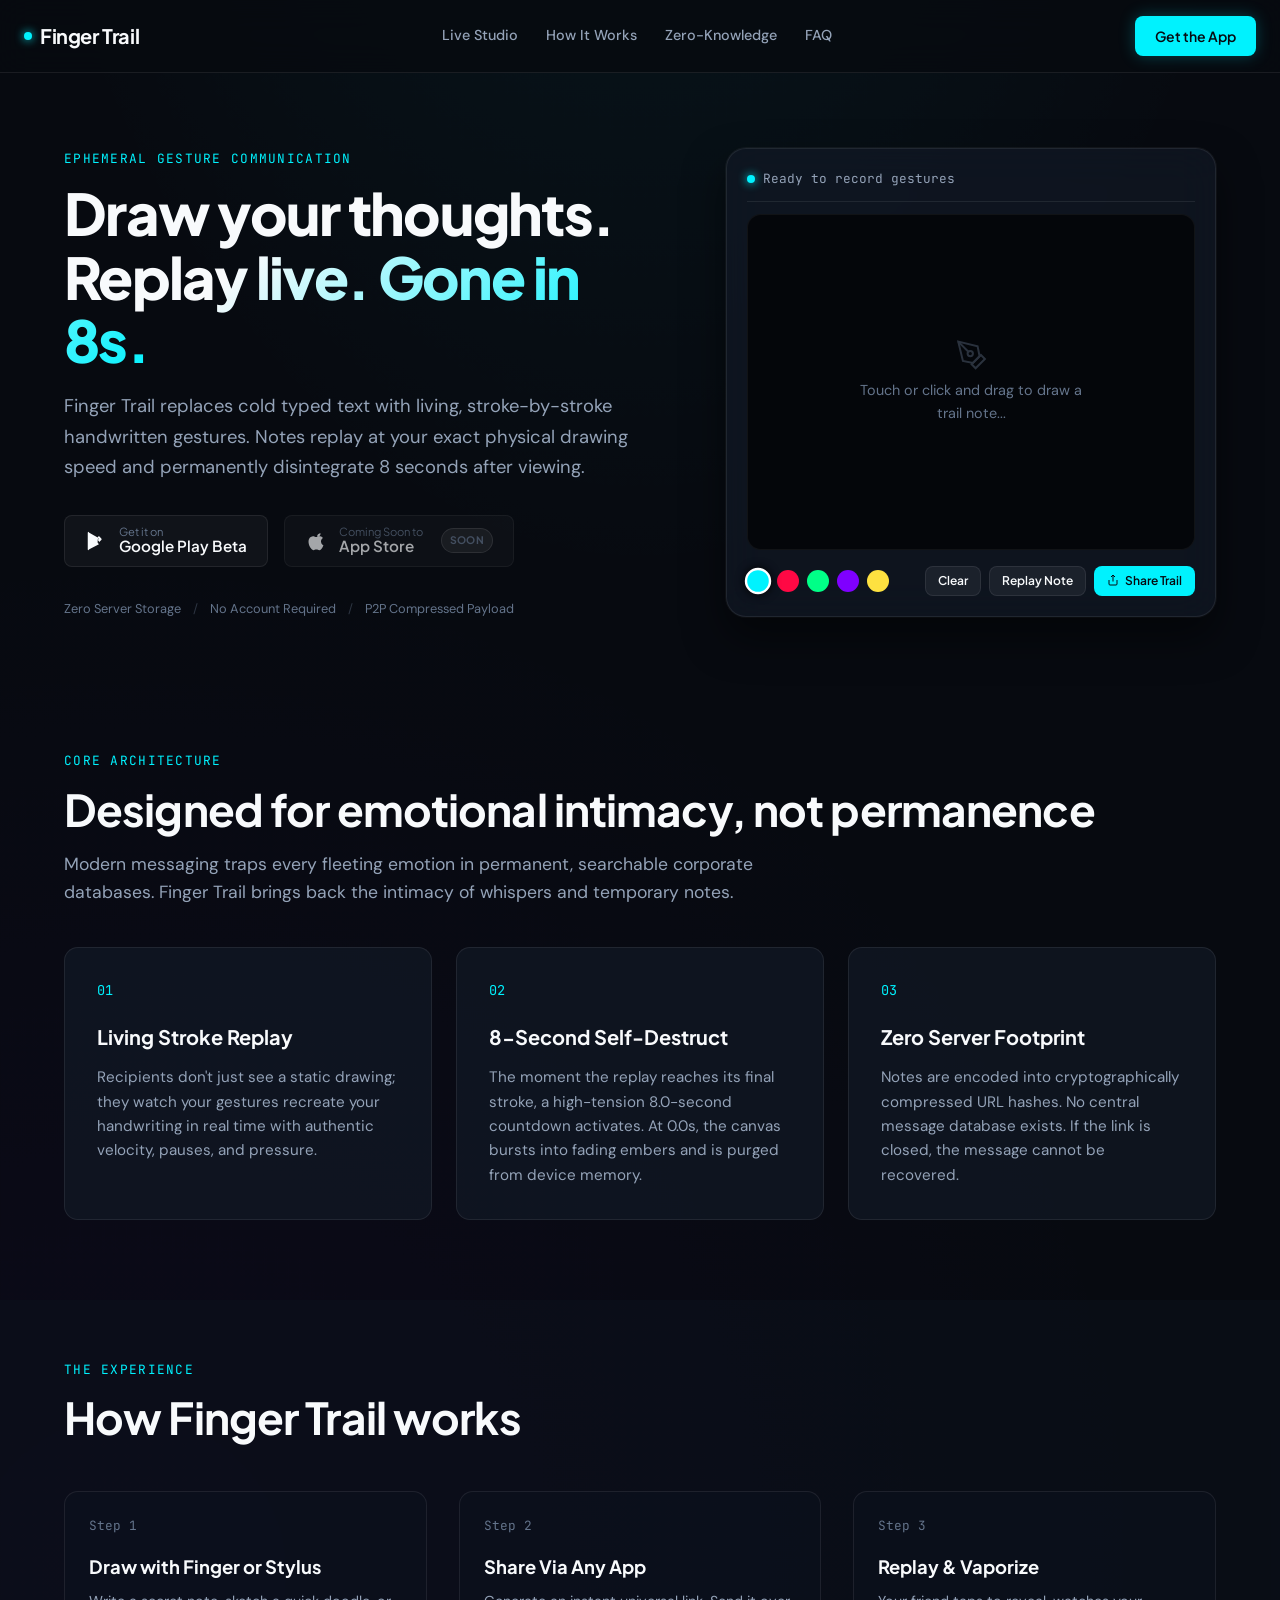
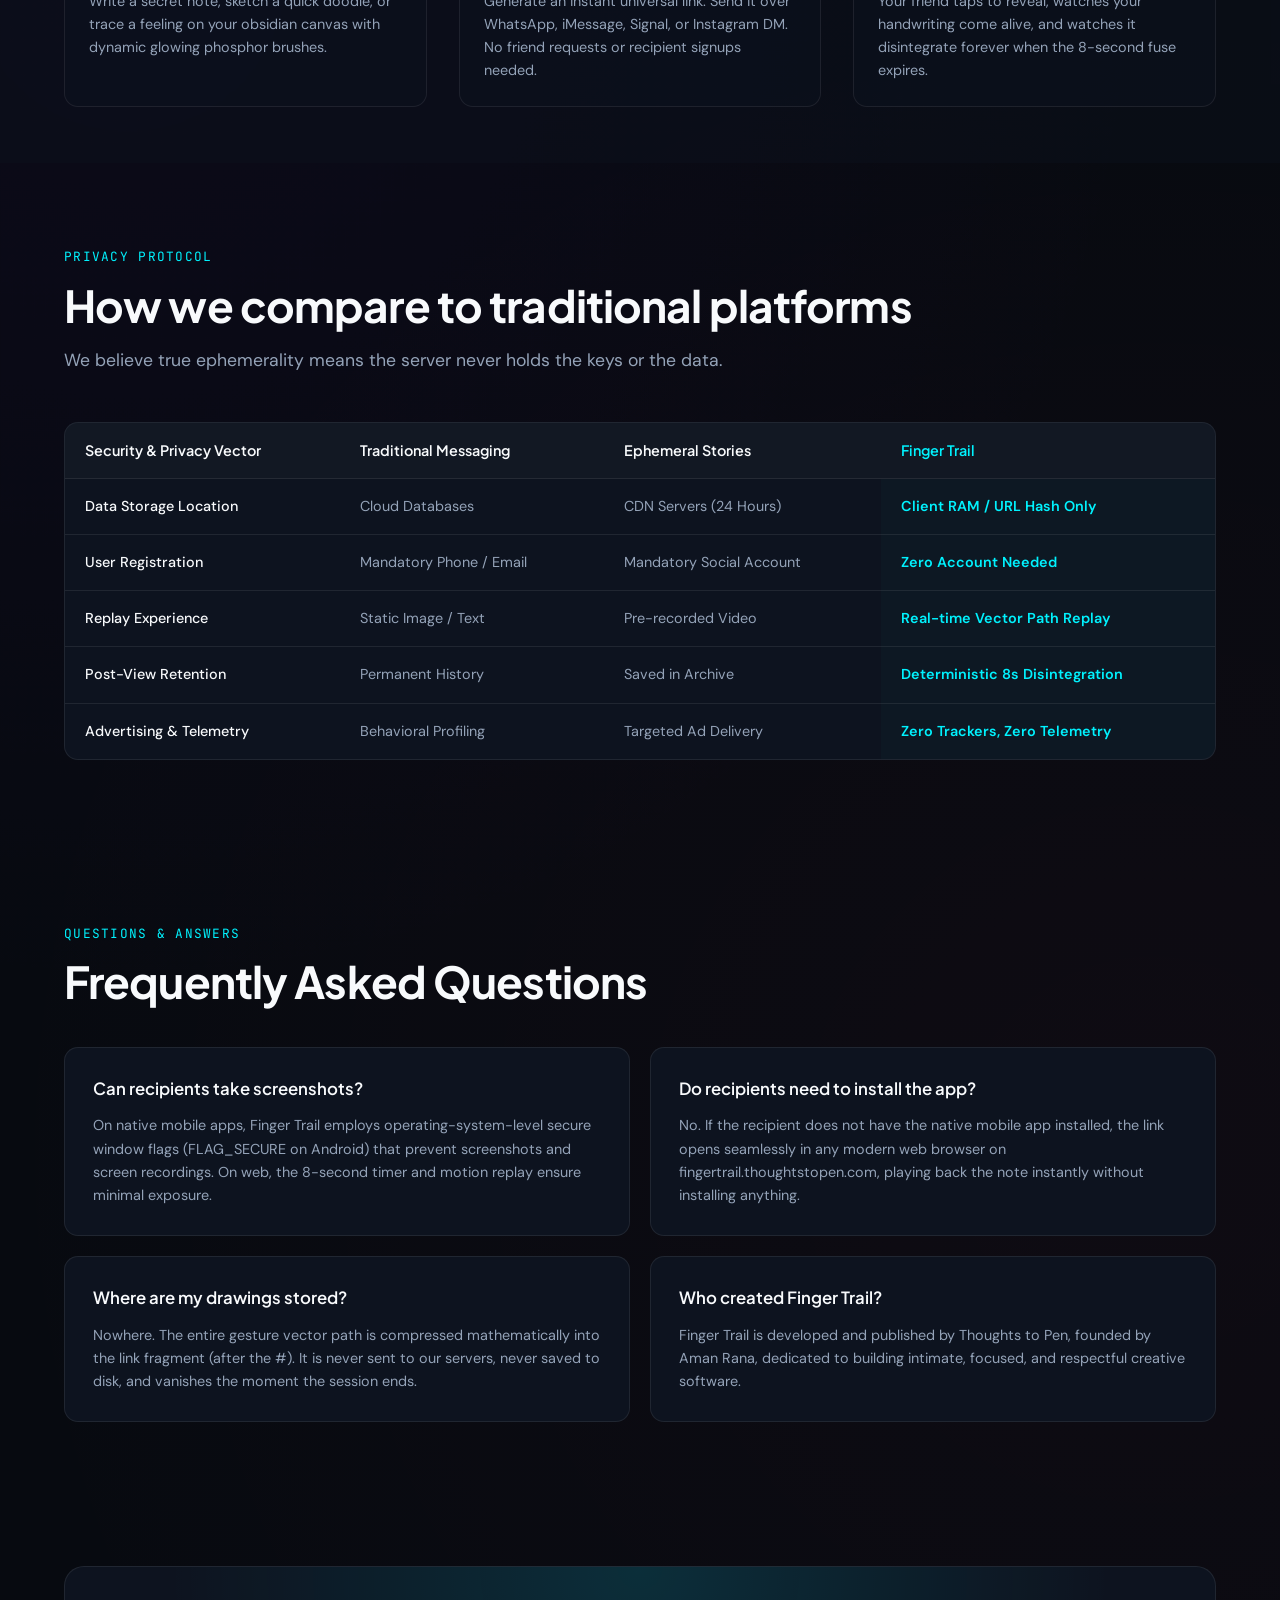
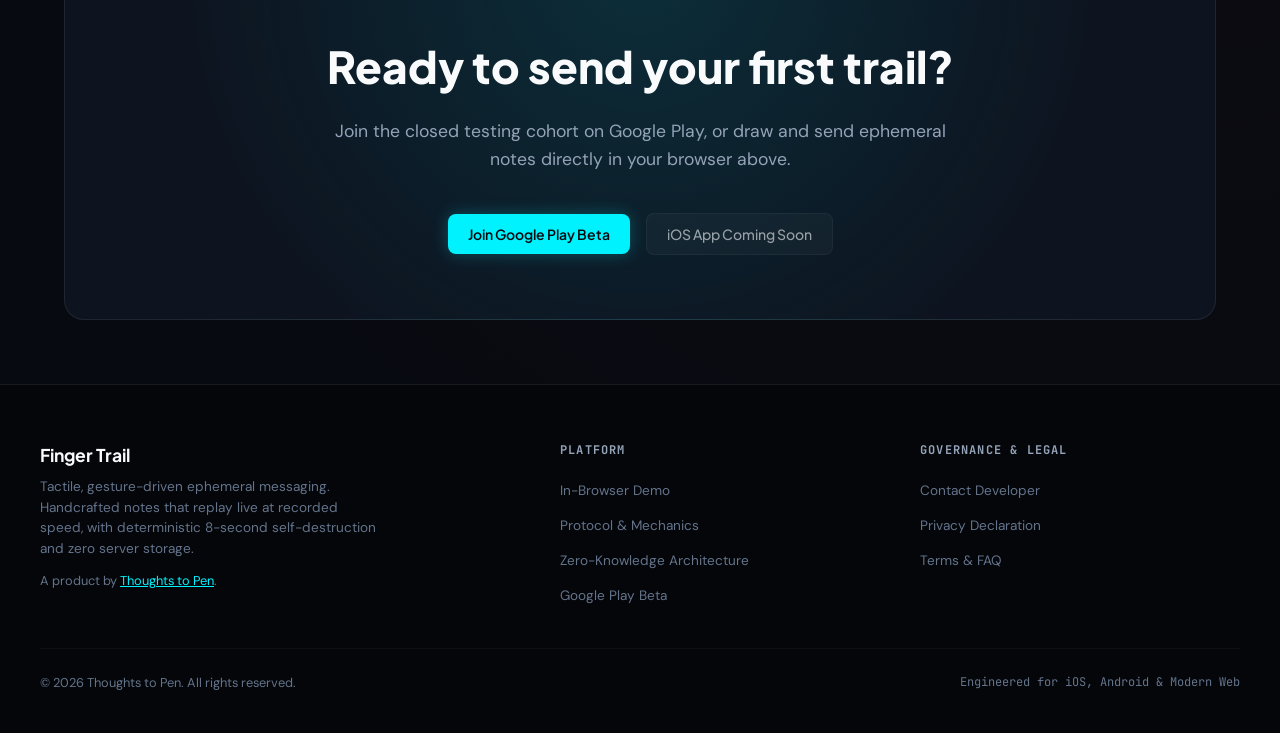
==== commit 691af1c9: "Update" ====
--- a/index.html
+++ b/index.html
@@ -1 +1 @@
-<!DOCTYPE html><html lang="en"><head><meta charset="UTF-8"><meta name="viewport" content="width=device-width, initial-scale=1.0"><script async src="https://www.googletagmanager.com/gtag/js?id=G-R0CCMES89R"></script><script> window.dataLayer = window.dataLayer || []; function gtag(){dataLayer.push(arguments);} gtag('js', new Date()); gtag('config', 'G-R0CCMES89R'); </script><title>Finger Trail — Ephemeral Gesture Messaging | Thoughts to Pen</title><meta name="description" content="Finger Trail is an ephemeral, gesture-driven messaging app by Thoughts to Pen. Draw thoughts with glowing neon trails, replay them at recorded speed, and watch them self-destruct in 8 seconds."><link rel="canonical" href="https://fingertrail.thoughtstopen.com/"><link rel="icon" type="image/svg+xml" href="/favicon.svg"><link rel="icon" type="image/png" sizes="32x32" href="/assets/images/favicon-32x32.png"><link rel="icon" type="image/png" sizes="16x16" href="/assets/images/favicon-16x16.png"><link rel="apple-touch-icon" sizes="180x180" href="/assets/images/apple-touch-icon.png"><meta property="og:site_name" content="Finger Trail by Thoughts to Pen"><meta property="og:title" content="Finger Trail — Ephemeral Gesture Messaging | Thoughts to Pen"><meta property="og:description" content="Finger Trail is an ephemeral, gesture-driven messaging app by Thoughts to Pen. Draw thoughts with glowing neon trails, replay them at recorded speed, and watch them self-destruct in 8 seconds."><meta property="og:url" content="https://fingertrail.thoughtstopen.com/"><meta property="og:type" content="website"><meta property="og:image" content="https://fingertrail.thoughtstopen.com/assets/images/og_banner.png"><meta name="twitter:card" content="summary_large_image"><meta name="twitter:title" content="Finger Trail — Ephemeral Gesture Messaging | Thoughts to Pen"><meta name="twitter:description" content="Finger Trail is an ephemeral, gesture-driven messaging app by Thoughts to Pen. Draw thoughts with glowing neon trails, replay them at recorded speed, and watch them self-destruct in 8 seconds."><meta name="twitter:image" content="https://fingertrail.thoughtstopen.com/assets/images/og_banner.png"><link rel="preconnect" href="https://fonts.googleapis.com"><link rel="preconnect" href="https://fonts.gstatic.com" crossorigin><link href="https://fonts.googleapis.com/css2?family=DM+Sans:ital,opsz,wght@0,9..40,400..700;1,9..40,400..700&family=JetBrains+Mono:wght@400;600;700&family=Plus+Jakarta+Sans:wght@500;600;700;800&display=swap" rel="stylesheet"><link rel="stylesheet" href="/assets/css/main.css"></head><body><header class="site-header"><div class="site-header-inner"><a href="/" class="brand-wordmark"><span class="brand-dot"></span> Finger Trail </a><nav class="site-nav"><a href="#demo" class="nav-link">Live Studio</a><a href="#how-it-works" class="nav-link">How It Works</a><a href="#privacy" class="nav-link">Zero-Knowledge</a><a href="#faq" class="nav-link">FAQ</a></nav><div class="header-actions"><a href="#download" class="btn-primary">Get the App</a></div></div></header><main><section class="section hero"><div class="container"><div class="hero-grid"><div class="hero-content"><span class="section-kicker">Ephemeral Gesture Communication</span><h1 class="hero-headline"> Draw your thoughts. <br><span class="hero-gradient-text">Replay live. Gone in 8s.</span></h1><p class="hero-lead"> Finger Trail replaces cold typed text with living, stroke-by-stroke handwritten gestures. Notes replay at your exact physical drawing speed and permanently disintegrate 8 seconds after viewing. </p><div class="hero-badges" id="download"><a href="https://play.google.com/apps/testing/com.thoughtstopen" class="store-badge-btn" target="_blank" rel="noopener"><svg class="store-badge-icon" viewBox="0 0 24 24"><path d="M3.609 1.814L13.793 12 3.61 22.186a2.006 2.006 0 0 1-.61-.926V2.74a2.01 2.01 0 0 1 .609-.926zm11.603 11.604l2.585-2.585a1.18 1.18 0 0 0 0-1.666l-2.585-2.585-1.42 1.42 1.42 1.42-1.42 1.42 1.42 1.42-.001.001zm-1.417-1.418L4.697 2.902l10.517 6.072-1.42 1.42-.001.006zm0 2l1.42 1.42L4.697 21.098l9.098-9.098z"/></svg><div class="store-badge-text"><small>Get it on</small><strong>Google Play Beta</strong></div></a><div class="store-badge-btn store-badge-disabled" title="Apple App Store release coming soon"><svg class="store-badge-icon" viewBox="0 0 24 24"><path d="M18.71 19.5c-.83 1.24-1.71 2.45-3.05 2.47-1.34.03-1.77-.79-3.29-.79-1.53 0-2 .77-3.27.82-1.31.05-2.3-1.32-3.14-2.53C4.25 17 2.94 12.45 4.7 9.39c.87-1.52 2.43-2.48 4.12-2.51 1.28-.02 2.5.87 3.29.87.78 0 2.26-1.07 3.81-.91.65.03 2.47.26 3.64 1.98-.09.06-2.17 1.28-2.15 3.81.03 3.02 2.65 4.03 2.68 4.04-.03.07-.42 1.44-1.38 2.83M15.97 6.37c.63-.78 1.06-1.85.94-2.94-1 .04-2.16.66-2.83 1.44-.59.68-1.11 1.78-.97 2.84 1.11.09 2.22-.57 2.86-1.34z"/></svg><div class="store-badge-text"><small>Coming Soon to</small><strong>App Store</strong></div><span class="store-badge-pill">Soon</span></div></div><div class="hero-meta-strip"><span>Zero Server Storage</span><span class="meta-sep">/</span><span>No Account Required</span><span class="meta-sep">/</span><span>P2P Compressed Payload</span></div></div><div class="hero-canvas-wrapper"><div class="canvas-card" id="demo"><div class="canvas-card-header"><div class="canvas-status"><span class="brand-dot"></span><span id="canvasStatusText">Ready to record gestures</span></div><div class="countdown-box" id="countdownBox"> SELF-DESTRUCT: 8.0s </div></div><div class="canvas-viewport"><canvas id="demoCanvas"></canvas><div class="canvas-placeholder-hint" id="canvasHint"><svg width="32" height="32" viewBox="0 0 24 24" fill="none" stroke="currentColor" stroke-width="1.5"><path d="M12 19l7-7 3 3-7 7-3-3z"/><path d="M18 13l-1.5-7.5L2 2l3.5 14.5L13 18l5-5z"/><path d="M2 2l7.586 7.586"/><circle cx="11" cy="11" r="2"/></svg><p>Touch or click and drag to draw a trail note...</p></div></div><div class="canvas-controls"><div class="palette-picker" title="Select Phosphor Color"><button class="color-dot active" data-color="cyan" style="background: #00f2fe;" aria-label="Cyan Phosphor"></button><button class="color-dot" data-color="magenta" style="background: #ff0844;" aria-label="Magenta Neon"></button><button class="color-dot" data-color="lime" style="background: #00ff87;" aria-label="Acid Lime"></button><button class="color-dot" data-color="violet" style="background: #7f00ff;" aria-label="Electric Violet"></button><button class="color-dot" data-color="amber" style="background: #fee140;" aria-label="Solar Gold"></button></div><div class="action-buttons"><button class="btn-xs" id="clearBtn">Clear</button><button class="btn-xs btn-xs-primary" id="playBtn">Replay Note</button></div></div></div></div></div></div></section><section class="section" id="how-it-works"><div class="container"><span class="section-kicker">Core Architecture</span><h2 class="section-title">Designed for emotional intimacy, not permanence</h2><p class="section-desc"> Modern messaging traps every fleeting emotion in permanent, searchable corporate databases. Finger Trail brings back the intimacy of whispers and temporary notes. </p><div class="bento-grid"><div class="bento-card"><span class="bento-num">01</span><h3 class="bento-title">Living Stroke Replay</h3><p class="bento-text"> Recipients don't just see a static drawing; they watch your gestures recreate your handwriting in real time with authentic velocity, pauses, and pressure. </p></div><div class="bento-card"><span class="bento-num">02</span><h3 class="bento-title">8-Second Self-Destruct</h3><p class="bento-text"> The moment the replay reaches its final stroke, a high-tension 8.0-second countdown activates. At 0.0s, the canvas bursts into fading embers and is purged from device memory. </p></div><div class="bento-card"><span class="bento-num">03</span><h3 class="bento-title">Zero Server Footprint</h3><p class="bento-text"> Notes are encoded into cryptographically compressed URL hashes. No central message database exists. If the link is closed, the message cannot be recovered. </p></div></div></div></section><section class="section section-tight" style="background: rgba(13, 19, 31, 0.4);"><div class="container"><span class="section-kicker">The Experience</span><h2 class="section-title">How Finger Trail works</h2><div class="steps-container"><div class="step-item"><div class="step-badge">Step 1</div><h3 class="step-heading">Draw with Finger or Stylus</h3><p class="step-desc"> Write a secret note, sketch a quick doodle, or trace a feeling on your obsidian canvas with dynamic glowing phosphor brushes. </p></div><div class="step-item"><div class="step-badge">Step 2</div><h3 class="step-heading">Share Via Any App</h3><p class="step-desc"> Generate an instant universal link. Send it over WhatsApp, iMessage, Signal, or Instagram DM. No friend requests or recipient signups needed. </p></div><div class="step-item"><div class="step-badge">Step 3</div><h3 class="step-heading">Replay & Vaporize</h3><p class="step-desc"> Your friend taps to reveal, watches your handwriting come alive, and watches it disintegrate forever when the 8-second fuse expires. </p></div></div></div></section><section class="section" id="privacy"><div class="container"><span class="section-kicker">Privacy Protocol</span><h2 class="section-title">How we compare to traditional platforms</h2><p class="section-desc"> We believe true ephemerality means the server never holds the keys or the data. </p><div class="table-container"><table class="comparison-table"><thead><tr><th>Security & Privacy Vector</th><th>Traditional Messaging</th><th>Ephemeral Stories</th><th class="highlight-col">Finger Trail</th></tr></thead><tbody><tr><td class="feature-col">Data Storage Location</td><td>Cloud Databases</td><td>CDN Servers (24 Hours)</td><td class="highlight-col">Client RAM / URL Hash Only</td></tr><tr><td class="feature-col">User Registration</td><td>Mandatory Phone / Email</td><td>Mandatory Social Account</td><td class="highlight-col">Zero Account Needed</td></tr><tr><td class="feature-col">Replay Experience</td><td>Static Image / Text</td><td>Pre-recorded Video</td><td class="highlight-col">Real-time Vector Path Replay</td></tr><tr><td class="feature-col">Post-View Retention</td><td>Permanent History</td><td>Saved in Archive</td><td class="highlight-col">Deterministic 8s Disintegration</td></tr><tr><td class="feature-col">Advertising & Telemetry</td><td>Behavioral Profiling</td><td>Targeted Ad Delivery</td><td class="highlight-col">Zero Trackers, Zero Telemetry</td></tr></tbody></table></div></div></section><section class="section" id="faq"><div class="container"><span class="section-kicker">Questions & Answers</span><h2 class="section-title">Frequently Asked Questions</h2><div class="faq-grid"><div class="faq-card"><h3 class="faq-q">Can recipients take screenshots?</h3><p class="faq-a"> On native mobile apps, Finger Trail employs operating-system-level secure window flags (FLAG_SECURE on Android) that prevent screenshots and screen recordings. On web, the 8-second timer and motion replay ensure minimal exposure. </p></div><div class="faq-card"><h3 class="faq-q">Do recipients need to install the app?</h3><p class="faq-a"> No. If the recipient does not have the native mobile app installed, the link opens seamlessly in any modern web browser on fingertrail.thoughtstopen.com, playing back the note instantly without installing anything. </p></div><div class="faq-card"><h3 class="faq-q">Where are my drawings stored?</h3><p class="faq-a"> Nowhere. The entire gesture vector path is compressed mathematically into the link fragment (after the #). It is never sent to our servers, never saved to disk, and vanishes the moment the session ends. </p></div><div class="faq-card"><h3 class="faq-q">Who created Finger Trail?</h3><p class="faq-a"> Finger Trail is developed and published by Thoughts to Pen, founded by Aman Rana, dedicated to building intimate, focused, and respectful creative software. </p></div></div></div></section><section class="container"><div class="cta-banner"><h2>Ready to send your first trail?</h2><p>Join the closed testing cohort on Google Play, or draw and send ephemeral notes directly in your browser above.</p><div style="display: flex; justify-content: center; gap: 1rem; flex-wrap: wrap; align-items: center;"><a href="https://play.google.com/apps/testing/com.thoughtstopen" class="btn-primary" target="_blank" rel="noopener"> Join Google Play Beta </a><span class="btn-secondary" style="opacity: 0.6; cursor: default; user-select: none;"> iOS App Coming Soon </span></div></div></section></main><footer class="site-footer"><div class="footer-inner"><div class="footer-brand"><h4>Finger Trail</h4><p>Tactile, gesture-driven ephemeral messaging. Handcrafted notes that replay live at recorded speed, with deterministic 8-second self-destruction and zero server storage.</p><p style="margin-top: 0.75rem; font-size: 0.8rem; color: var(--text-muted);"> A product by <a href="https://thoughtstopen.com" target="_blank" rel="noopener" style="color: var(--accent-cyan); text-decoration: underline;">Thoughts to Pen</a>. </p></div><div class="footer-col"><h5>Platform</h5><ul class="footer-links"><li><a href="#demo">In-Browser Demo</a></li><li><a href="#how-it-works">Protocol & Mechanics</a></li><li><a href="#privacy">Zero-Knowledge Architecture</a></li><li><a href="#download">Google Play Beta</a></li></ul></div><div class="footer-col"><h5>Governance & Legal</h5><ul class="footer-links"><li><a href="https://thoughtstopen.com/contact/" target="_blank" rel="noopener">Contact Developer</a></li><li><a href="/privacy.html">Privacy Declaration</a></li><li><a href="#faq">Terms & FAQ</a></li></ul></div></div><div class="footer-bottom"><div> &copy; <span id="ft-year">2026</span> Thoughts to Pen. All rights reserved. <script>try{document.getElementById('ft-year').textContent=new Date().getFullYear();}catch(e){}</script></div><div style="font-family: var(--font-mono); font-size: 0.75rem;"> Engineered for iOS, Android & Modern Web </div></div></footer><script src="/assets/js/trail_engine.js" defer></script></body></html>+<!DOCTYPE html><html lang="en"><head><meta charset="UTF-8"><meta name="viewport" content="width=device-width, initial-scale=1.0"><script async src="https://www.googletagmanager.com/gtag/js?id=G-R0CCMES89R"></script><script> window.dataLayer = window.dataLayer || []; function gtag(){dataLayer.push(arguments);} gtag('js', new Date()); gtag('config', 'G-R0CCMES89R'); </script><title>Finger Trail — Ephemeral Gesture Messaging | Thoughts to Pen</title><meta name="description" content="Finger Trail is an ephemeral, gesture-driven messaging app by Thoughts to Pen. Draw thoughts with glowing neon trails, replay them at recorded speed, and watch them self-destruct in 8 seconds."><link rel="canonical" href="https://fingertrail.thoughtstopen.com/"><link rel="icon" type="image/svg+xml" href="/favicon.svg"><link rel="icon" type="image/png" sizes="32x32" href="/assets/images/favicon-32x32.png"><link rel="icon" type="image/png" sizes="16x16" href="/assets/images/favicon-16x16.png"><link rel="apple-touch-icon" sizes="180x180" href="/assets/images/apple-touch-icon.png"><meta property="og:site_name" content="Finger Trail by Thoughts to Pen"><meta property="og:title" content="Finger Trail — Ephemeral Gesture Messaging | Thoughts to Pen"><meta property="og:description" content="Finger Trail is an ephemeral, gesture-driven messaging app by Thoughts to Pen. Draw thoughts with glowing neon trails, replay them at recorded speed, and watch them self-destruct in 8 seconds."><meta property="og:url" content="https://fingertrail.thoughtstopen.com/"><meta property="og:type" content="website"><meta property="og:image" content="https://fingertrail.thoughtstopen.com/assets/images/og_banner.png"><meta name="twitter:card" content="summary_large_image"><meta name="twitter:title" content="Finger Trail — Ephemeral Gesture Messaging | Thoughts to Pen"><meta name="twitter:description" content="Finger Trail is an ephemeral, gesture-driven messaging app by Thoughts to Pen. Draw thoughts with glowing neon trails, replay them at recorded speed, and watch them self-destruct in 8 seconds."><meta name="twitter:image" content="https://fingertrail.thoughtstopen.com/assets/images/og_banner.png"><link rel="preconnect" href="https://fonts.googleapis.com"><link rel="preconnect" href="https://fonts.gstatic.com" crossorigin><link href="https://fonts.googleapis.com/css2?family=DM+Sans:ital,opsz,wght@0,9..40,400..700;1,9..40,400..700&family=JetBrains+Mono:wght@400;600;700&family=Plus+Jakarta+Sans:wght@500;600;700;800&display=swap" rel="stylesheet"><link rel="stylesheet" href="/assets/css/main.css"></head><body><header class="site-header"><div class="site-header-inner"><a href="/" class="brand-wordmark"><span class="brand-dot"></span> Finger Trail </a><nav class="site-nav"><a href="#demo" class="nav-link">Live Studio</a><a href="#how-it-works" class="nav-link">How It Works</a><a href="#privacy" class="nav-link">Zero-Knowledge</a><a href="#faq" class="nav-link">FAQ</a></nav><div class="header-actions"><a href="#download" class="btn-primary">Get the App</a></div></div></header><main><section class="section hero"><div class="container"><div class="hero-grid"><div class="hero-content"><span class="section-kicker">Ephemeral Gesture Communication</span><h1 class="hero-headline"> Draw your thoughts. <br><span class="hero-gradient-text">Replay live. Gone in 8s.</span></h1><p class="hero-lead"> Finger Trail replaces cold typed text with living, stroke-by-stroke handwritten gestures. Notes replay at your exact physical drawing speed and permanently disintegrate 8 seconds after viewing. </p><div class="hero-badges" id="download"><a href="https://play.google.com/apps/testing/com.thoughtstopen" class="store-badge-btn" target="_blank" rel="noopener"><svg class="store-badge-icon" viewBox="0 0 24 24"><path d="M3.609 1.814L13.793 12 3.61 22.186a2.006 2.006 0 0 1-.61-.926V2.74a2.01 2.01 0 0 1 .609-.926zm11.603 11.604l2.585-2.585a1.18 1.18 0 0 0 0-1.666l-2.585-2.585-1.42 1.42 1.42 1.42-1.42 1.42 1.42 1.42-.001.001zm-1.417-1.418L4.697 2.902l10.517 6.072-1.42 1.42-.001.006zm0 2l1.42 1.42L4.697 21.098l9.098-9.098z"/></svg><div class="store-badge-text"><small>Get it on</small><strong>Google Play Beta</strong></div></a><div class="store-badge-btn store-badge-disabled" title="Apple App Store release coming soon"><svg class="store-badge-icon" viewBox="0 0 24 24"><path d="M18.71 19.5c-.83 1.24-1.71 2.45-3.05 2.47-1.34.03-1.77-.79-3.29-.79-1.53 0-2 .77-3.27.82-1.31.05-2.3-1.32-3.14-2.53C4.25 17 2.94 12.45 4.7 9.39c.87-1.52 2.43-2.48 4.12-2.51 1.28-.02 2.5.87 3.29.87.78 0 2.26-1.07 3.81-.91.65.03 2.47.26 3.64 1.98-.09.06-2.17 1.28-2.15 3.81.03 3.02 2.65 4.03 2.68 4.04-.03.07-.42 1.44-1.38 2.83M15.97 6.37c.63-.78 1.06-1.85.94-2.94-1 .04-2.16.66-2.83 1.44-.59.68-1.11 1.78-.97 2.84 1.11.09 2.22-.57 2.86-1.34z"/></svg><div class="store-badge-text"><small>Coming Soon to</small><strong>App Store</strong></div><span class="store-badge-pill">Soon</span></div></div><div class="hero-meta-strip"><span>Zero Server Storage</span><span class="meta-sep">/</span><span>No Account Required</span><span class="meta-sep">/</span><span>P2P Compressed Payload</span></div></div><div class="hero-canvas-wrapper"><div class="canvas-card" id="demo"><div class="canvas-card-header"><div class="canvas-status"><span class="brand-dot"></span><span id="canvasStatusText">Ready to record gestures</span></div><div class="countdown-box" id="countdownBox"> SELF-DESTRUCT: 8.0s </div></div><div class="canvas-viewport"><canvas id="demoCanvas"></canvas><div class="canvas-placeholder-hint" id="canvasHint"><svg width="32" height="32" viewBox="0 0 24 24" fill="none" stroke="currentColor" stroke-width="1.5"><path d="M12 19l7-7 3 3-7 7-3-3z"/><path d="M18 13l-1.5-7.5L2 2l3.5 14.5L13 18l5-5z"/><path d="M2 2l7.586 7.586"/><circle cx="11" cy="11" r="2"/></svg><p>Touch or click and drag to draw a trail note...</p></div></div><div class="canvas-controls" id="canvasControls"><div class="palette-picker" id="palettePicker" title="Select Phosphor Color"><button class="color-dot active" data-color="cyan" style="background: #00f2fe;" aria-label="Cyan Phosphor"></button><button class="color-dot" data-color="magenta" style="background: #ff0844;" aria-label="Magenta Neon"></button><button class="color-dot" data-color="lime" style="background: #00ff87;" aria-label="Acid Lime"></button><button class="color-dot" data-color="violet" style="background: #7f00ff;" aria-label="Electric Violet"></button><button class="color-dot" data-color="amber" style="background: #fee140;" aria-label="Solar Gold"></button></div><div class="action-buttons" id="actionButtons"><button class="btn-xs" id="clearBtn">Clear</button><button class="btn-xs" id="playBtn">Replay Note</button><button class="btn-xs btn-xs-primary" id="shareBtn" title="Share drawn trail via instant link"><svg width="12" height="12" viewBox="0 0 24 24" fill="none" stroke="currentColor" stroke-width="2" style="margin-right: 4px; vertical-align: -1px; display: inline-block;"><path d="M4 12v8a2 2 0 0 0 2 2h12a2 2 0 0 0 2-2v-8"></path><polyline points="16 6 12 2 8 6"></polyline><line x1="12" y1="2" x2="12" y2="15"></line></svg> Share Trail </button></div><div class="viewer-actions" id="viewerActions" style="display: none;"><span class="viewer-tag" id="viewerTag">🔒 Secret Message Received</span><button class="btn-xs btn-xs-primary" id="replyBtn" style="display: none;">Reply with a Finger Trail</button></div></div></div></div></div></div></section><section class="section" id="how-it-works"><div class="container"><span class="section-kicker">Core Architecture</span><h2 class="section-title">Designed for emotional intimacy, not permanence</h2><p class="section-desc"> Modern messaging traps every fleeting emotion in permanent, searchable corporate databases. Finger Trail brings back the intimacy of whispers and temporary notes. </p><div class="bento-grid"><div class="bento-card"><span class="bento-num">01</span><h3 class="bento-title">Living Stroke Replay</h3><p class="bento-text"> Recipients don't just see a static drawing; they watch your gestures recreate your handwriting in real time with authentic velocity, pauses, and pressure. </p></div><div class="bento-card"><span class="bento-num">02</span><h3 class="bento-title">8-Second Self-Destruct</h3><p class="bento-text"> The moment the replay reaches its final stroke, a high-tension 8.0-second countdown activates. At 0.0s, the canvas bursts into fading embers and is purged from device memory. </p></div><div class="bento-card"><span class="bento-num">03</span><h3 class="bento-title">Zero Server Footprint</h3><p class="bento-text"> Notes are encoded into cryptographically compressed URL hashes. No central message database exists. If the link is closed, the message cannot be recovered. </p></div></div></div></section><section class="section section-tight" style="background: rgba(13, 19, 31, 0.4);"><div class="container"><span class="section-kicker">The Experience</span><h2 class="section-title">How Finger Trail works</h2><div class="steps-container"><div class="step-item"><div class="step-badge">Step 1</div><h3 class="step-heading">Draw with Finger or Stylus</h3><p class="step-desc"> Write a secret note, sketch a quick doodle, or trace a feeling on your obsidian canvas with dynamic glowing phosphor brushes. </p></div><div class="step-item"><div class="step-badge">Step 2</div><h3 class="step-heading">Share Via Any App</h3><p class="step-desc"> Generate an instant universal link. Send it over WhatsApp, iMessage, Signal, or Instagram DM. No friend requests or recipient signups needed. </p></div><div class="step-item"><div class="step-badge">Step 3</div><h3 class="step-heading">Replay & Vaporize</h3><p class="step-desc"> Your friend taps to reveal, watches your handwriting come alive, and watches it disintegrate forever when the 8-second fuse expires. </p></div></div></div></section><section class="section" id="privacy"><div class="container"><span class="section-kicker">Privacy Protocol</span><h2 class="section-title">How we compare to traditional platforms</h2><p class="section-desc"> We believe true ephemerality means the server never holds the keys or the data. </p><div class="table-container"><table class="comparison-table"><thead><tr><th>Security & Privacy Vector</th><th>Traditional Messaging</th><th>Ephemeral Stories</th><th class="highlight-col">Finger Trail</th></tr></thead><tbody><tr><td class="feature-col">Data Storage Location</td><td>Cloud Databases</td><td>CDN Servers (24 Hours)</td><td class="highlight-col">Client RAM / URL Hash Only</td></tr><tr><td class="feature-col">User Registration</td><td>Mandatory Phone / Email</td><td>Mandatory Social Account</td><td class="highlight-col">Zero Account Needed</td></tr><tr><td class="feature-col">Replay Experience</td><td>Static Image / Text</td><td>Pre-recorded Video</td><td class="highlight-col">Real-time Vector Path Replay</td></tr><tr><td class="feature-col">Post-View Retention</td><td>Permanent History</td><td>Saved in Archive</td><td class="highlight-col">Deterministic 8s Disintegration</td></tr><tr><td class="feature-col">Advertising & Telemetry</td><td>Behavioral Profiling</td><td>Targeted Ad Delivery</td><td class="highlight-col">Zero Trackers, Zero Telemetry</td></tr></tbody></table></div></div></section><section class="section" id="faq"><div class="container"><span class="section-kicker">Questions & Answers</span><h2 class="section-title">Frequently Asked Questions</h2><div class="faq-grid"><div class="faq-card"><h3 class="faq-q">Can recipients take screenshots?</h3><p class="faq-a"> On native mobile apps, Finger Trail employs operating-system-level secure window flags (FLAG_SECURE on Android) that prevent screenshots and screen recordings. On web, the 8-second timer and motion replay ensure minimal exposure. </p></div><div class="faq-card"><h3 class="faq-q">Do recipients need to install the app?</h3><p class="faq-a"> No. If the recipient does not have the native mobile app installed, the link opens seamlessly in any modern web browser on fingertrail.thoughtstopen.com, playing back the note instantly without installing anything. </p></div><div class="faq-card"><h3 class="faq-q">Where are my drawings stored?</h3><p class="faq-a"> Nowhere. The entire gesture vector path is compressed mathematically into the link fragment (after the #). It is never sent to our servers, never saved to disk, and vanishes the moment the session ends. </p></div><div class="faq-card"><h3 class="faq-q">Who created Finger Trail?</h3><p class="faq-a"> Finger Trail is developed and published by Thoughts to Pen, founded by Aman Rana, dedicated to building intimate, focused, and respectful creative software. </p></div></div></div></section><section class="container"><div class="cta-banner"><h2>Ready to send your first trail?</h2><p>Join the closed testing cohort on Google Play, or draw and send ephemeral notes directly in your browser above.</p><div style="display: flex; justify-content: center; gap: 1rem; flex-wrap: wrap; align-items: center;"><a href="https://play.google.com/apps/testing/com.thoughtstopen" class="btn-primary" target="_blank" rel="noopener"> Join Google Play Beta </a><span class="btn-secondary" style="opacity: 0.6; cursor: default; user-select: none;"> iOS App Coming Soon </span></div></div></section></main><footer class="site-footer"><div class="footer-inner"><div class="footer-brand"><h4>Finger Trail</h4><p>Tactile, gesture-driven ephemeral messaging. Handcrafted notes that replay live at recorded speed, with deterministic 8-second self-destruction and zero server storage.</p><p style="margin-top: 0.75rem; font-size: 0.8rem; color: var(--text-muted);"> A product by <a href="https://thoughtstopen.com" target="_blank" rel="noopener" style="color: var(--accent-cyan); text-decoration: underline;">Thoughts to Pen</a>. </p></div><div class="footer-col"><h5>Platform</h5><ul class="footer-links"><li><a href="#demo">In-Browser Demo</a></li><li><a href="#how-it-works">Protocol & Mechanics</a></li><li><a href="#privacy">Zero-Knowledge Architecture</a></li><li><a href="#download">Google Play Beta</a></li></ul></div><div class="footer-col"><h5>Governance & Legal</h5><ul class="footer-links"><li><a href="https://thoughtstopen.com/contact/" target="_blank" rel="noopener">Contact Developer</a></li><li><a href="/privacy.html">Privacy Declaration</a></li><li><a href="#faq">Terms & FAQ</a></li></ul></div></div><div class="footer-bottom"><div> &copy; <span id="ft-year">2026</span> Thoughts to Pen. All rights reserved. <script>try{document.getElementById('ft-year').textContent=new Date().getFullYear();}catch(e){}</script></div><div style="font-family: var(--font-mono); font-size: 0.75rem;"> Engineered for iOS, Android & Modern Web </div></div></footer><script src="/assets/js/trail_engine.js" defer></script></body></html>
--- a/assets/css/main.css
+++ b/assets/css/main.css
@@ -1 +1 @@
-:root{--bg-primary: #070a10;--bg-secondary: #0d131f;--bg-card: rgba(18, 25, 38, .7);--bg-card-hover: rgba(26, 36, 54, .85);--border-subtle: rgba(255, 255, 255, .08);--border-highlight: rgba(0, 242, 254, .3);--text-primary: #f8fafc;--text-secondary: #94a3b8;--text-muted: #64748b;--accent-cyan: #00f2fe;--accent-purple: #7f00ff;--accent-rose: #ff3366;--accent-amber: #f59e0b;--radius-sm: 8px;--radius-md: 14px;--radius-lg: 20px;--font-display: "Plus Jakarta Sans", -apple-system, BlinkMacSystemFont, sans-serif;--font-body: "DM Sans", -apple-system, BlinkMacSystemFont, sans-serif;--font-mono: "JetBrains Mono", monospace}*,*:before,*:after{box-sizing:border-box;margin:0;padding:0}html{background-color:var(--bg-primary);color:var(--text-primary);font-family:var(--font-body);font-size:16px;line-height:1.6;scroll-behavior:smooth;-webkit-font-smoothing:antialiased}body{min-height:100vh;display:flex;flex-direction:column;overflow-x:hidden;background-image:radial-gradient(ellipse 80% 50% at 50% -20%,rgba(0,242,254,.08),transparent 70%),radial-gradient(circle at 10% 40%,rgba(127,0,255,.04),transparent 40%),radial-gradient(circle at 90% 70%,rgba(255,51,102,.03),transparent 40%)}a{color:inherit;text-decoration:none;transition:color .2s ease}.site-header{position:sticky;top:0;z-index:100;backdrop-filter:blur(16px);-webkit-backdrop-filter:blur(16px);background:#070a10cc;border-bottom:1px solid var(--border-subtle);padding:1rem 1.5rem}.site-header-inner{max-width:1280px;margin:0 auto;display:flex;align-items:center;justify-content:space-between;gap:2rem}.brand-wordmark{font-family:var(--font-display);font-size:1.25rem;font-weight:700;letter-spacing:-.02em;color:var(--text-primary);white-space:nowrap;display:flex;align-items:center;gap:.5rem}.brand-dot{width:8px;height:8px;border-radius:50%;background:var(--accent-cyan);box-shadow:0 0 10px var(--accent-cyan);display:inline-block}.site-nav{display:none;align-items:center;gap:1.75rem}@media(min-width:768px){.site-nav{display:flex}}.nav-link{font-size:.9rem;font-weight:500;color:var(--text-secondary);white-space:nowrap;position:relative;padding:.25rem 0}.nav-link:hover{color:var(--text-primary)}.nav-link:after{content:"";position:absolute;bottom:0;left:0;width:0%;height:2px;background:var(--accent-cyan);transition:width .2s ease}.nav-link:hover:after{width:100%}.header-actions{display:flex;align-items:center;gap:1rem;flex-shrink:0}.btn-primary{display:inline-flex;align-items:center;justify-content:center;padding:.55rem 1.25rem;font-family:var(--font-display);font-size:.875rem;font-weight:600;white-space:nowrap;color:#070a10;background:var(--accent-cyan);border-radius:var(--radius-sm);border:none;cursor:pointer;transition:all .2s cubic-bezier(.16,1,.3,1);box-shadow:0 0 16px #00f2fe40}.btn-primary:hover{background:#38f8ff;transform:translateY(-1px);box-shadow:0 0 24px #00f2fe66}.btn-secondary{display:inline-flex;align-items:center;justify-content:center;padding:.55rem 1.25rem;font-family:var(--font-display);font-size:.875rem;font-weight:500;white-space:nowrap;color:var(--text-primary);background:#ffffff0d;border:1px solid var(--border-subtle);border-radius:var(--radius-sm);cursor:pointer;transition:all .2s ease}.btn-secondary:hover{background:#ffffff1a;border-color:#fff3}.container{max-width:1200px;margin:0 auto;padding:0 1.5rem;width:100%}.section{padding:5rem 0;position:relative}.section-tight{padding:3.5rem 0}.section-kicker{font-family:var(--font-mono);font-size:.8rem;text-transform:uppercase;letter-spacing:.1em;color:var(--accent-cyan);margin-bottom:.75rem;display:inline-block}.section-title{font-family:var(--font-display);font-size:clamp(2rem,3.5vw,2.75rem);font-weight:700;line-height:1.15;letter-spacing:-.02em;margin-bottom:1rem;text-wrap:balance}.section-desc{color:var(--text-secondary);font-size:1.1rem;max-width:65ch;line-height:1.6}.hero{padding:4.5rem 0 3rem}.hero-grid{display:grid;grid-template-columns:1fr;gap:3rem;align-items:center}@media(min-width:1024px){.hero-grid{grid-template-columns:1.1fr .9fr;gap:4rem}}.hero-headline{font-family:var(--font-display);font-size:clamp(2.5rem,4.5vw,3.75rem);font-weight:800;letter-spacing:-.03em;line-height:1.1;margin-bottom:1.25rem;text-wrap:balance}.hero-gradient-text{background:linear-gradient(135deg,#f8fafc 30%,var(--accent-cyan) 100%);-webkit-background-clip:text;-webkit-text-fill-color:transparent}.hero-lead{font-size:1.15rem;color:var(--text-secondary);line-height:1.65;margin-bottom:2rem;max-width:54ch}.hero-badges{display:flex;flex-wrap:wrap;align-items:center;gap:1rem;margin-bottom:2rem}.store-badge-btn{display:inline-flex;align-items:center;gap:.75rem;padding:.65rem 1.25rem;background:#ffffff0a;border:1px solid var(--border-subtle);border-radius:var(--radius-sm);color:var(--text-primary);font-family:var(--font-display);font-size:.85rem;transition:all .2s ease}.store-badge-btn:hover{background:#ffffff14;border-color:#fff3;transform:translateY(-2px)}.store-badge-disabled{opacity:.65;cursor:default;position:relative}.store-badge-disabled:hover{transform:none;background:#ffffff0a;border-color:var(--border-subtle)}.store-badge-pill{font-size:.65rem;font-weight:700;text-transform:uppercase;letter-spacing:.04em;padding:.2rem .5rem;background:#ffffff14;border:1px solid rgba(255,255,255,.14);border-radius:999px;color:var(--text-muted);margin-left:.35rem}.store-badge-icon{width:22px;height:22px;fill:currentColor;flex-shrink:0}.store-badge-text small{display:block;font-size:.7rem;color:var(--text-muted);line-height:1}.store-badge-text strong{display:block;font-size:.95rem;font-weight:600;line-height:1.2}.hero-meta-strip{display:flex;align-items:center;gap:.75rem;font-size:.8rem;color:var(--text-muted);flex-wrap:wrap}.meta-sep{opacity:.4}.canvas-card{background:var(--bg-card);border:1px solid var(--border-subtle);border-radius:var(--radius-lg);padding:1.25rem;backdrop-filter:blur(20px);-webkit-backdrop-filter:blur(20px);position:relative;box-shadow:0 20px 40px #00000080,0 0 0 1px #ffffff0d}.canvas-card-header{display:flex;align-items:center;justify-content:space-between;margin-bottom:.75rem;padding-bottom:.75rem;border-bottom:1px solid var(--border-subtle)}.canvas-status{font-family:var(--font-mono);font-size:.8rem;color:var(--text-secondary);display:flex;align-items:center;gap:.5rem}.countdown-box{font-family:var(--font-mono);font-size:.85rem;font-weight:700;color:var(--accent-rose);padding:.2rem .5rem;background:#ff33661a;border:1px solid rgba(255,51,102,.2);border-radius:var(--radius-sm);tabular-nums:true;font-variant-numeric:tabular-nums;display:none}.countdown-box.active{display:inline-block;animation:pulse-countdown 1s infinite alternate}@keyframes pulse-countdown{0%{opacity:.8}to{opacity:1;text-shadow:0 0 10px var(--accent-rose)}}.canvas-viewport{position:relative;width:100%;aspect-ratio:4 / 3;background:#04060a;border-radius:var(--radius-md);border:1px solid rgba(255,255,255,.05);overflow:hidden}#demoCanvas{position:absolute;top:0;left:0;width:100%;height:100%;touch-action:none;cursor:crosshair}.canvas-placeholder-hint{position:absolute;top:50%;left:50%;transform:translate(-50%,-50%);text-align:center;pointer-events:none;color:var(--text-muted);font-size:.9rem;transition:opacity .3s ease}.canvas-placeholder-hint svg{margin:0 auto .5rem;opacity:.4;display:block}.canvas-controls{display:flex;align-items:center;justify-content:space-between;margin-top:1rem;gap:.75rem;flex-wrap:wrap}.palette-picker{display:flex;align-items:center;gap:.5rem}.color-dot{width:22px;height:22px;border-radius:50%;border:2px solid transparent;cursor:pointer;transition:all .15s ease;padding:0}.color-dot:hover{transform:scale(1.15)}.color-dot.active{border-color:#fff;transform:scale(1.2);box-shadow:0 0 8px currentColor}.action-buttons{display:flex;align-items:center;gap:.5rem}.btn-xs{font-size:.75rem;padding:.4rem .75rem;border-radius:var(--radius-sm);font-family:var(--font-display);font-weight:600;cursor:pointer;transition:all .15s ease;border:1px solid var(--border-subtle);background:#ffffff0f;color:var(--text-primary)}.btn-xs:hover{background:#ffffff1f}.btn-xs-primary{background:var(--accent-cyan);color:#070a10;border-color:transparent}.btn-xs-primary:hover{background:#38f8ff}.bento-grid{display:grid;grid-template-columns:1fr;gap:1.5rem;margin-top:2.5rem}@media(min-width:768px){.bento-grid{grid-template-columns:repeat(3,1fr)}}.bento-card{background:var(--bg-card);border:1px solid var(--border-subtle);border-radius:var(--radius-md);padding:2rem;display:flex;flex-direction:column;transition:all .25s ease}.bento-card:hover{background:var(--bg-card-hover);border-color:#ffffff26;transform:translateY(-2px)}.bento-num{font-family:var(--font-mono);font-size:.85rem;color:var(--accent-cyan);margin-bottom:1.25rem}.bento-title{font-family:var(--font-display);font-size:1.25rem;font-weight:700;margin-bottom:.75rem;color:var(--text-primary)}.bento-text{color:var(--text-secondary);font-size:.95rem;line-height:1.6}.steps-container{display:grid;grid-template-columns:1fr;gap:2rem;margin-top:3rem}@media(min-width:768px){.steps-container{grid-template-columns:repeat(3,1fr)}}.step-item{position:relative;padding:1.5rem;background:#0d131f80;border:1px solid var(--border-subtle);border-radius:var(--radius-md)}.step-badge{font-family:var(--font-mono);font-size:.8rem;color:var(--text-muted);margin-bottom:1rem}.step-heading{font-family:var(--font-display);font-size:1.15rem;font-weight:700;margin-bottom:.5rem}.step-desc{font-size:.9rem;color:var(--text-secondary)}.table-container{margin-top:3rem;overflow-x:auto;border:1px solid var(--border-subtle);border-radius:var(--radius-md);background:var(--bg-secondary)}.comparison-table{width:100%;border-collapse:collapse;text-align:left;font-size:.9rem}.comparison-table th,.comparison-table td{padding:1rem 1.25rem;border-bottom:1px solid var(--border-subtle)}.comparison-table th{font-family:var(--font-display);font-weight:600;color:var(--text-primary);background:#ffffff05}.comparison-table td{color:var(--text-secondary)}.comparison-table tr:last-child td{border-bottom:none}.feature-col{color:var(--text-primary)!important;font-weight:500}.highlight-col{color:var(--accent-cyan)!important;font-weight:600;background:#00f2fe05}.faq-grid{display:grid;grid-template-columns:1fr;gap:1.25rem;margin-top:2.5rem}@media(min-width:768px){.faq-grid{grid-template-columns:repeat(2,1fr)}}.faq-card{padding:1.75rem;background:var(--bg-secondary);border:1px solid var(--border-subtle);border-radius:var(--radius-md)}.faq-q{font-family:var(--font-display);font-size:1.05rem;font-weight:600;margin-bottom:.75rem;color:var(--text-primary)}.faq-a{color:var(--text-secondary);font-size:.9rem;line-height:1.6}.cta-banner{margin:4rem auto;padding:4rem 2rem;background:radial-gradient(circle at 50% 0%,rgba(0,242,254,.12),transparent 70%),var(--bg-secondary);border:1px solid var(--border-subtle);border-radius:var(--radius-lg);text-align:center}.cta-banner h2{font-family:var(--font-display);font-size:clamp(2rem,3.5vw,2.75rem);font-weight:800;margin-bottom:1rem}.cta-banner p{color:var(--text-secondary);font-size:1.1rem;max-width:55ch;margin:0 auto 2.5rem}.site-footer{border-top:1px solid var(--border-subtle);background:#04060a;padding:3.5rem 1.5rem 2.5rem;margin-top:auto}.footer-inner{max-width:1200px;margin:0 auto;display:grid;grid-template-columns:1fr;gap:2.5rem}@media(min-width:768px){.footer-inner{grid-template-columns:1.5fr 1fr 1fr}}.footer-brand h4{font-family:var(--font-display);font-size:1.1rem;font-weight:700;margin-bottom:.5rem}.footer-brand p{color:var(--text-muted);font-size:.85rem;line-height:1.5;max-width:38ch}.footer-col h5{font-family:var(--font-mono);font-size:.75rem;text-transform:uppercase;letter-spacing:.1em;color:var(--text-secondary);margin-bottom:1rem}.footer-links{list-style:none;display:flex;flex-direction:column;gap:.6rem}.footer-links a{font-size:.85rem;color:var(--text-muted);transition:color .15s ease}.footer-links a:hover{color:var(--text-primary)}.footer-bottom{max-width:1200px;margin:2.5rem auto 0;padding-top:1.5rem;border-top:1px solid rgba(255,255,255,.04);display:flex;align-items:center;justify-content:space-between;font-size:.8rem;color:var(--text-muted);flex-wrap:wrap;gap:1rem}
+:root{--bg-primary: #070a10;--bg-secondary: #0d131f;--bg-card: rgba(18, 25, 38, .7);--bg-card-hover: rgba(26, 36, 54, .85);--border-subtle: rgba(255, 255, 255, .08);--border-highlight: rgba(0, 242, 254, .3);--text-primary: #f8fafc;--text-secondary: #94a3b8;--text-muted: #64748b;--accent-cyan: #00f2fe;--accent-purple: #7f00ff;--accent-rose: #ff3366;--accent-amber: #f59e0b;--radius-sm: 8px;--radius-md: 14px;--radius-lg: 20px;--font-display: "Plus Jakarta Sans", -apple-system, BlinkMacSystemFont, sans-serif;--font-body: "DM Sans", -apple-system, BlinkMacSystemFont, sans-serif;--font-mono: "JetBrains Mono", monospace}*,*:before,*:after{box-sizing:border-box;margin:0;padding:0}html{background-color:var(--bg-primary);color:var(--text-primary);font-family:var(--font-body);font-size:16px;line-height:1.6;scroll-behavior:smooth;-webkit-font-smoothing:antialiased}body{min-height:100vh;display:flex;flex-direction:column;overflow-x:hidden;background-image:radial-gradient(ellipse 80% 50% at 50% -20%,rgba(0,242,254,.08),transparent 70%),radial-gradient(circle at 10% 40%,rgba(127,0,255,.04),transparent 40%),radial-gradient(circle at 90% 70%,rgba(255,51,102,.03),transparent 40%)}a{color:inherit;text-decoration:none;transition:color .2s ease}.site-header{position:sticky;top:0;z-index:100;backdrop-filter:blur(16px);-webkit-backdrop-filter:blur(16px);background:#070a10cc;border-bottom:1px solid var(--border-subtle);padding:1rem 1.5rem}.site-header-inner{max-width:1280px;margin:0 auto;display:flex;align-items:center;justify-content:space-between;gap:2rem}.brand-wordmark{font-family:var(--font-display);font-size:1.25rem;font-weight:700;letter-spacing:-.02em;color:var(--text-primary);white-space:nowrap;display:flex;align-items:center;gap:.5rem}.brand-dot{width:8px;height:8px;border-radius:50%;background:var(--accent-cyan);box-shadow:0 0 10px var(--accent-cyan);display:inline-block}.site-nav{display:none;align-items:center;gap:1.75rem}@media(min-width:768px){.site-nav{display:flex}}.nav-link{font-size:.9rem;font-weight:500;color:var(--text-secondary);white-space:nowrap;position:relative;padding:.25rem 0}.nav-link:hover{color:var(--text-primary)}.nav-link:after{content:"";position:absolute;bottom:0;left:0;width:0%;height:2px;background:var(--accent-cyan);transition:width .2s ease}.nav-link:hover:after{width:100%}.header-actions{display:flex;align-items:center;gap:1rem;flex-shrink:0}.btn-primary{display:inline-flex;align-items:center;justify-content:center;padding:.55rem 1.25rem;font-family:var(--font-display);font-size:.875rem;font-weight:600;white-space:nowrap;color:#070a10;background:var(--accent-cyan);border-radius:var(--radius-sm);border:none;cursor:pointer;transition:all .2s cubic-bezier(.16,1,.3,1);box-shadow:0 0 16px #00f2fe40}.btn-primary:hover{background:#38f8ff;transform:translateY(-1px);box-shadow:0 0 24px #00f2fe66}.btn-secondary{display:inline-flex;align-items:center;justify-content:center;padding:.55rem 1.25rem;font-family:var(--font-display);font-size:.875rem;font-weight:500;white-space:nowrap;color:var(--text-primary);background:#ffffff0d;border:1px solid var(--border-subtle);border-radius:var(--radius-sm);cursor:pointer;transition:all .2s ease}.btn-secondary:hover{background:#ffffff1a;border-color:#fff3}.container{max-width:1200px;margin:0 auto;padding:0 1.5rem;width:100%}.section{padding:5rem 0;position:relative}.section-tight{padding:3.5rem 0}.section-kicker{font-family:var(--font-mono);font-size:.8rem;text-transform:uppercase;letter-spacing:.1em;color:var(--accent-cyan);margin-bottom:.75rem;display:inline-block}.section-title{font-family:var(--font-display);font-size:clamp(2rem,3.5vw,2.75rem);font-weight:700;line-height:1.15;letter-spacing:-.02em;margin-bottom:1rem;text-wrap:balance}.section-desc{color:var(--text-secondary);font-size:1.1rem;max-width:65ch;line-height:1.6}.hero{padding:4.5rem 0 3rem}.hero-grid{display:grid;grid-template-columns:1fr;gap:3rem;align-items:center}@media(min-width:1024px){.hero-grid{grid-template-columns:1.1fr .9fr;gap:4rem}}.hero-headline{font-family:var(--font-display);font-size:clamp(2.5rem,4.5vw,3.75rem);font-weight:800;letter-spacing:-.03em;line-height:1.1;margin-bottom:1.25rem;text-wrap:balance}.hero-gradient-text{background:linear-gradient(135deg,#f8fafc 30%,var(--accent-cyan) 100%);-webkit-background-clip:text;-webkit-text-fill-color:transparent}.hero-lead{font-size:1.15rem;color:var(--text-secondary);line-height:1.65;margin-bottom:2rem;max-width:54ch}.hero-badges{display:flex;flex-wrap:wrap;align-items:center;gap:1rem;margin-bottom:2rem}.store-badge-btn{display:inline-flex;align-items:center;gap:.75rem;padding:.65rem 1.25rem;background:#ffffff0a;border:1px solid var(--border-subtle);border-radius:var(--radius-sm);color:var(--text-primary);font-family:var(--font-display);font-size:.85rem;transition:all .2s ease}.store-badge-btn:hover{background:#ffffff14;border-color:#fff3;transform:translateY(-2px)}.store-badge-disabled{opacity:.65;cursor:default;position:relative}.store-badge-disabled:hover{transform:none;background:#ffffff0a;border-color:var(--border-subtle)}.store-badge-pill{font-size:.65rem;font-weight:700;text-transform:uppercase;letter-spacing:.04em;padding:.2rem .5rem;background:#ffffff14;border:1px solid rgba(255,255,255,.14);border-radius:999px;color:var(--text-muted);margin-left:.35rem}.store-badge-icon{width:22px;height:22px;fill:currentColor;flex-shrink:0}.store-badge-text small{display:block;font-size:.7rem;color:var(--text-muted);line-height:1}.store-badge-text strong{display:block;font-size:.95rem;font-weight:600;line-height:1.2}.hero-meta-strip{display:flex;align-items:center;gap:.75rem;font-size:.8rem;color:var(--text-muted);flex-wrap:wrap}.meta-sep{opacity:.4}.canvas-card{background:var(--bg-card);border:1px solid var(--border-subtle);border-radius:var(--radius-lg);padding:1.25rem;backdrop-filter:blur(20px);-webkit-backdrop-filter:blur(20px);position:relative;box-shadow:0 20px 40px #00000080,0 0 0 1px #ffffff0d}.canvas-card-header{display:flex;align-items:center;justify-content:space-between;margin-bottom:.75rem;padding-bottom:.75rem;border-bottom:1px solid var(--border-subtle)}.canvas-status{font-family:var(--font-mono);font-size:.8rem;color:var(--text-secondary);display:flex;align-items:center;gap:.5rem}.countdown-box{font-family:var(--font-mono);font-size:.85rem;font-weight:700;color:var(--accent-rose);padding:.2rem .5rem;background:#ff33661a;border:1px solid rgba(255,51,102,.2);border-radius:var(--radius-sm);tabular-nums:true;font-variant-numeric:tabular-nums;display:none}.countdown-box.active{display:inline-block;animation:pulse-countdown 1s infinite alternate}@keyframes pulse-countdown{0%{opacity:.8}to{opacity:1;text-shadow:0 0 10px var(--accent-rose)}}.canvas-viewport{position:relative;width:100%;aspect-ratio:4 / 3;background:#04060a;border-radius:var(--radius-md);border:1px solid rgba(255,255,255,.05);overflow:hidden}#demoCanvas{position:absolute;top:0;left:0;width:100%;height:100%;touch-action:none;cursor:crosshair}.canvas-placeholder-hint{position:absolute;top:50%;left:50%;transform:translate(-50%,-50%);text-align:center;pointer-events:none;color:var(--text-muted);font-size:.9rem;transition:opacity .3s ease}.canvas-placeholder-hint svg{margin:0 auto .5rem;opacity:.4;display:block}.canvas-controls{display:flex;align-items:center;justify-content:space-between;margin-top:1rem;gap:.75rem;flex-wrap:wrap}.palette-picker{display:flex;align-items:center;gap:.5rem}.color-dot{width:22px;height:22px;border-radius:50%;border:2px solid transparent;cursor:pointer;transition:all .15s ease;padding:0}.color-dot:hover{transform:scale(1.15)}.color-dot.active{border-color:#fff;transform:scale(1.2);box-shadow:0 0 8px currentColor}.action-buttons{display:flex;align-items:center;gap:.5rem;flex-wrap:wrap}.btn-xs{font-size:.75rem;padding:.4rem .75rem;border-radius:var(--radius-sm);font-family:var(--font-display);font-weight:600;cursor:pointer;transition:all .15s ease;border:1px solid var(--border-subtle);background:#ffffff0f;color:var(--text-primary)}.btn-xs:hover{background:#ffffff1f}.btn-xs-primary{background:var(--accent-cyan);color:#070a10;border-color:transparent}.btn-xs-primary:hover{background:#38f8ff}.viewer-actions{display:flex;align-items:center;justify-content:space-between;width:100%;gap:.75rem}.viewer-tag{font-family:var(--font-mono);font-size:.8rem;color:var(--accent-cyan);display:inline-flex;align-items:center;gap:.4rem}.canvas-card.is-viewer-mode #demoCanvas{cursor:default}.bento-grid{display:grid;grid-template-columns:1fr;gap:1.5rem;margin-top:2.5rem}@media(min-width:768px){.bento-grid{grid-template-columns:repeat(3,1fr)}}.bento-card{background:var(--bg-card);border:1px solid var(--border-subtle);border-radius:var(--radius-md);padding:2rem;display:flex;flex-direction:column;transition:all .25s ease}.bento-card:hover{background:var(--bg-card-hover);border-color:#ffffff26;transform:translateY(-2px)}.bento-num{font-family:var(--font-mono);font-size:.85rem;color:var(--accent-cyan);margin-bottom:1.25rem}.bento-title{font-family:var(--font-display);font-size:1.25rem;font-weight:700;margin-bottom:.75rem;color:var(--text-primary)}.bento-text{color:var(--text-secondary);font-size:.95rem;line-height:1.6}.steps-container{display:grid;grid-template-columns:1fr;gap:2rem;margin-top:3rem}@media(min-width:768px){.steps-container{grid-template-columns:repeat(3,1fr)}}.step-item{position:relative;padding:1.5rem;background:#0d131f80;border:1px solid var(--border-subtle);border-radius:var(--radius-md)}.step-badge{font-family:var(--font-mono);font-size:.8rem;color:var(--text-muted);margin-bottom:1rem}.step-heading{font-family:var(--font-display);font-size:1.15rem;font-weight:700;margin-bottom:.5rem}.step-desc{font-size:.9rem;color:var(--text-secondary)}.table-container{margin-top:3rem;overflow-x:auto;border:1px solid var(--border-subtle);border-radius:var(--radius-md);background:var(--bg-secondary)}.comparison-table{width:100%;border-collapse:collapse;text-align:left;font-size:.9rem}.comparison-table th,.comparison-table td{padding:1rem 1.25rem;border-bottom:1px solid var(--border-subtle)}.comparison-table th{font-family:var(--font-display);font-weight:600;color:var(--text-primary);background:#ffffff05}.comparison-table td{color:var(--text-secondary)}.comparison-table tr:last-child td{border-bottom:none}.feature-col{color:var(--text-primary)!important;font-weight:500}.highlight-col{color:var(--accent-cyan)!important;font-weight:600;background:#00f2fe05}.faq-grid{display:grid;grid-template-columns:1fr;gap:1.25rem;margin-top:2.5rem}@media(min-width:768px){.faq-grid{grid-template-columns:repeat(2,1fr)}}.faq-card{padding:1.75rem;background:var(--bg-secondary);border:1px solid var(--border-subtle);border-radius:var(--radius-md)}.faq-q{font-family:var(--font-display);font-size:1.05rem;font-weight:600;margin-bottom:.75rem;color:var(--text-primary)}.faq-a{color:var(--text-secondary);font-size:.9rem;line-height:1.6}.cta-banner{margin:4rem auto;padding:4rem 2rem;background:radial-gradient(circle at 50% 0%,rgba(0,242,254,.12),transparent 70%),var(--bg-secondary);border:1px solid var(--border-subtle);border-radius:var(--radius-lg);text-align:center}.cta-banner h2{font-family:var(--font-display);font-size:clamp(2rem,3.5vw,2.75rem);font-weight:800;margin-bottom:1rem}.cta-banner p{color:var(--text-secondary);font-size:1.1rem;max-width:55ch;margin:0 auto 2.5rem}.site-footer{border-top:1px solid var(--border-subtle);background:#04060a;padding:3.5rem 1.5rem 2.5rem;margin-top:auto}.footer-inner{max-width:1200px;margin:0 auto;display:grid;grid-template-columns:1fr;gap:2.5rem}@media(min-width:768px){.footer-inner{grid-template-columns:1.5fr 1fr 1fr}}.footer-brand h4{font-family:var(--font-display);font-size:1.1rem;font-weight:700;margin-bottom:.5rem}.footer-brand p{color:var(--text-muted);font-size:.85rem;line-height:1.5;max-width:38ch}.footer-col h5{font-family:var(--font-mono);font-size:.75rem;text-transform:uppercase;letter-spacing:.1em;color:var(--text-secondary);margin-bottom:1rem}.footer-links{list-style:none;display:flex;flex-direction:column;gap:.6rem}.footer-links a{font-size:.85rem;color:var(--text-muted);transition:color .15s ease}.footer-links a:hover{color:var(--text-primary)}.footer-bottom{max-width:1200px;margin:2.5rem auto 0;padding-top:1.5rem;border-top:1px solid rgba(255,255,255,.04);display:flex;align-items:center;justify-content:space-between;font-size:.8rem;color:var(--text-muted);flex-wrap:wrap;gap:1rem}
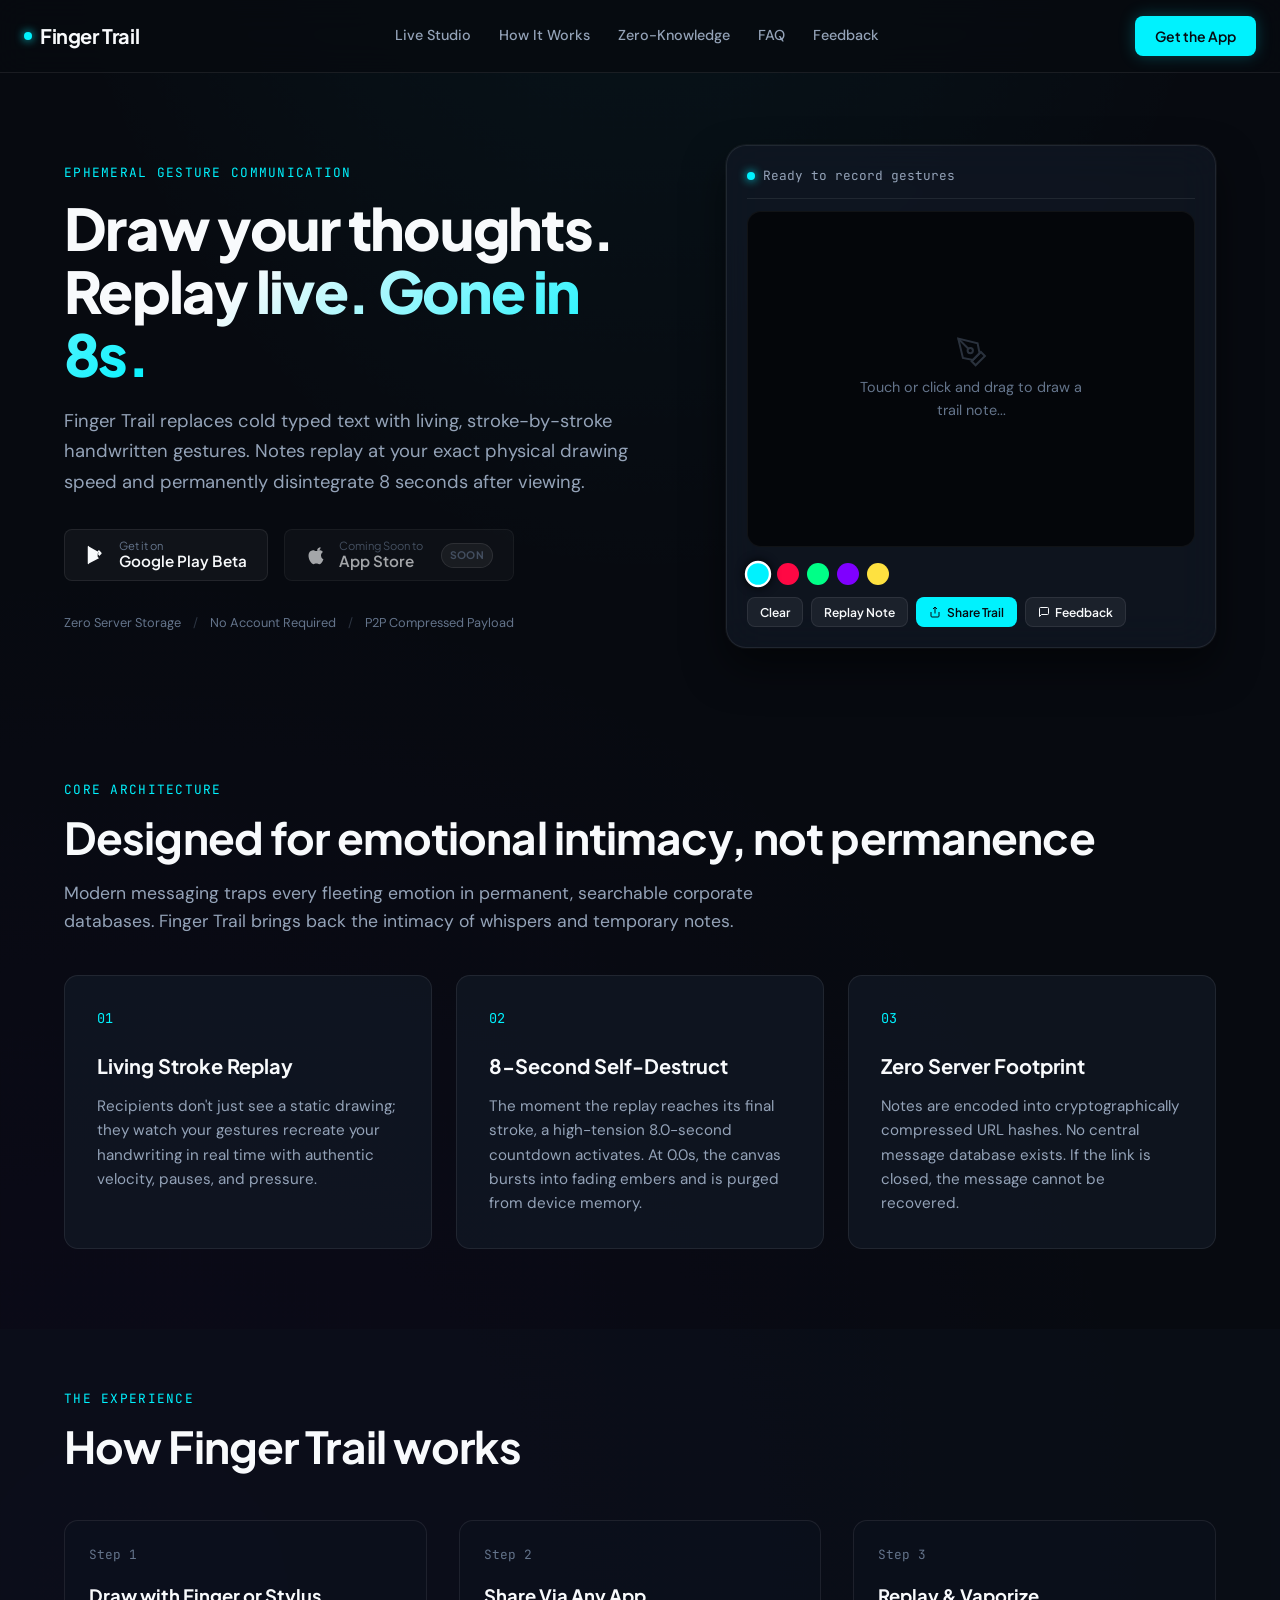
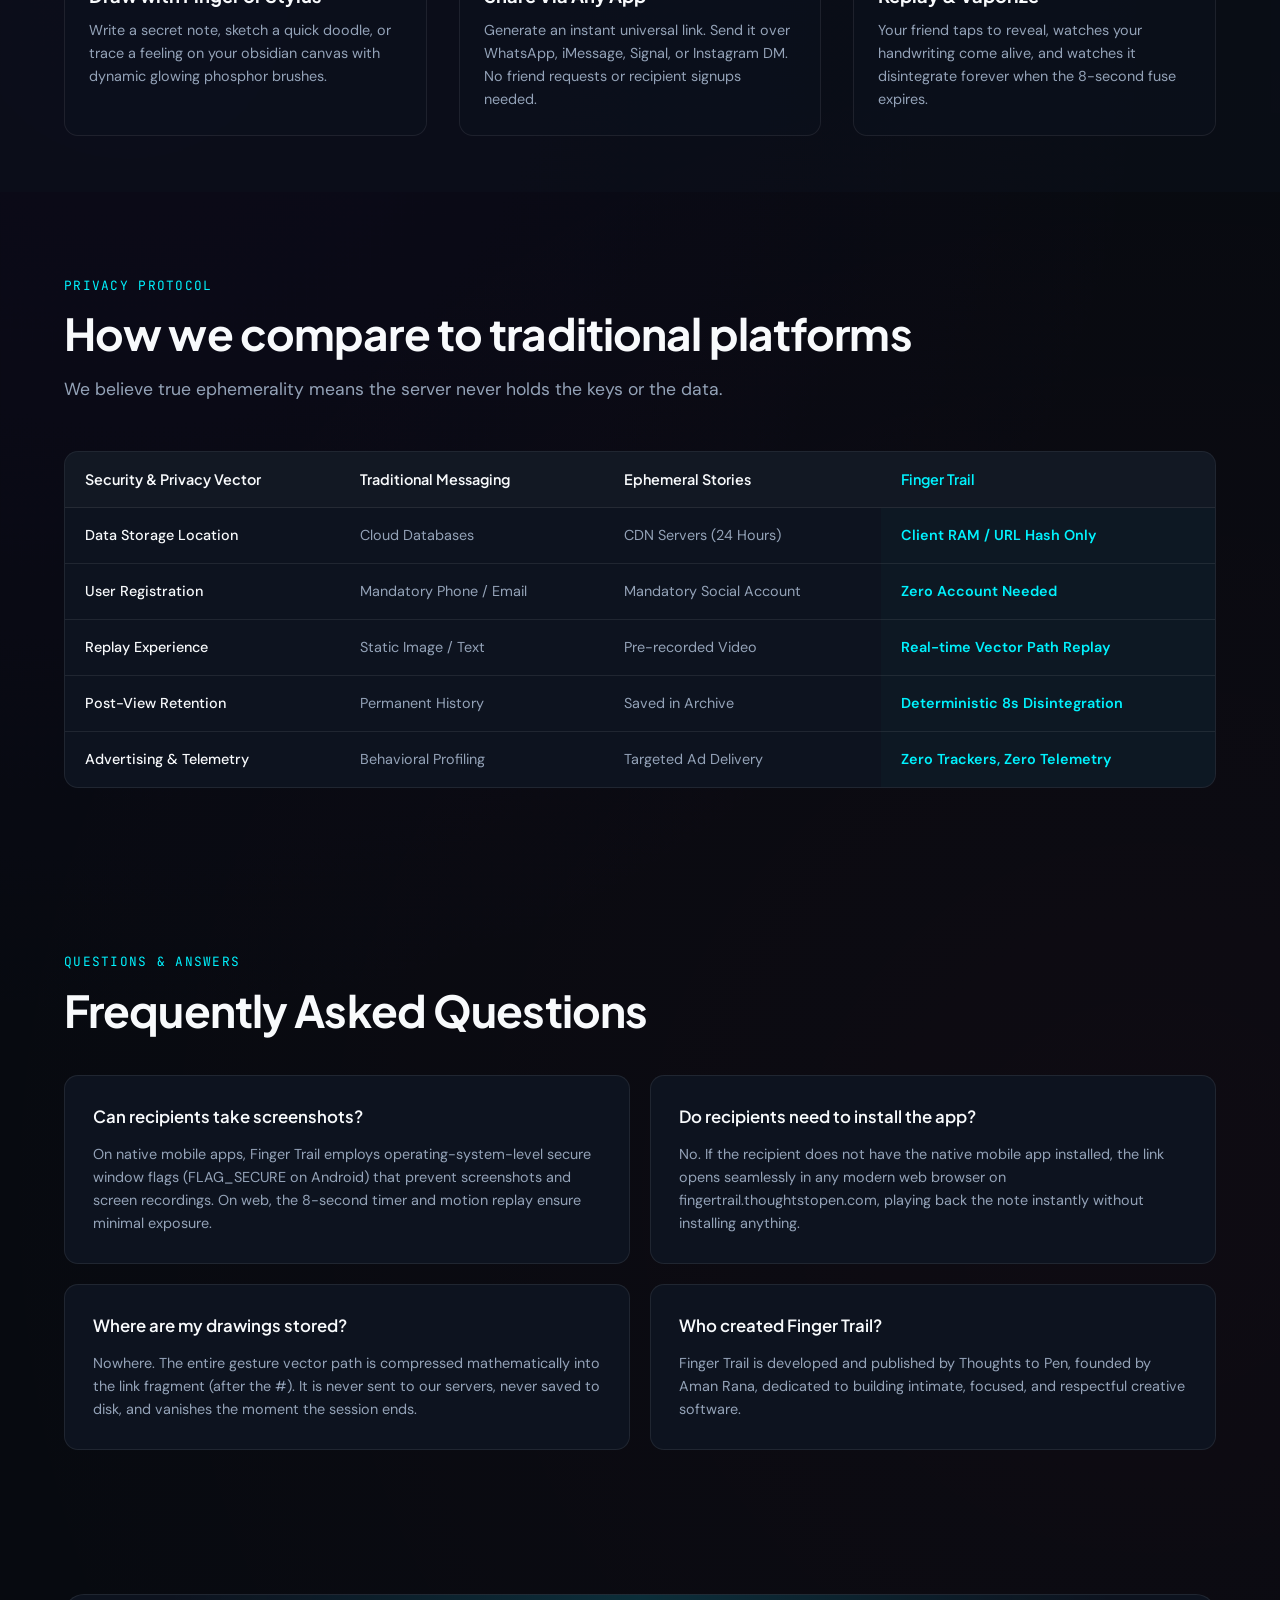
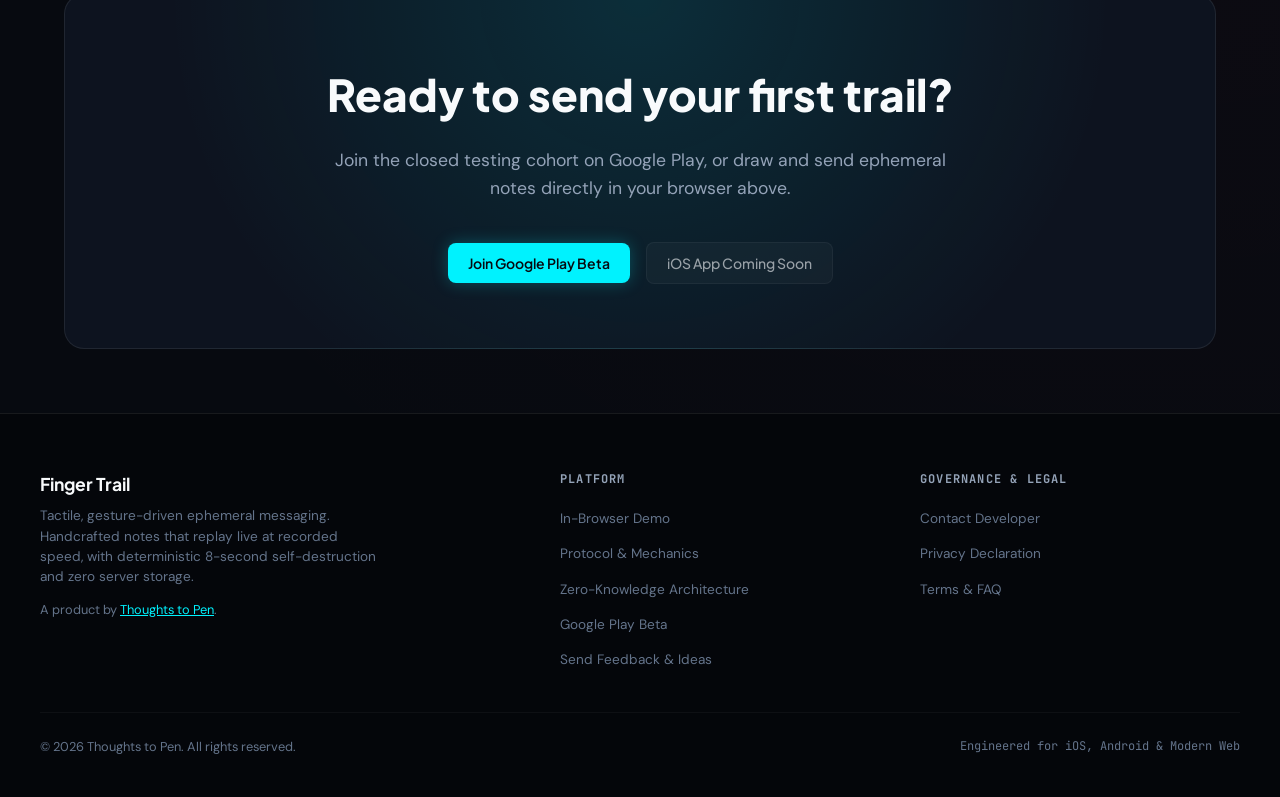
==== commit 3d5a09ac: "added feature" ====
--- a/index.html
+++ b/index.html
@@ -1 +1 @@
-<!DOCTYPE html><html lang="en"><head><meta charset="UTF-8"><meta name="viewport" content="width=device-width, initial-scale=1.0"><script async src="https://www.googletagmanager.com/gtag/js?id=G-R0CCMES89R"></script><script> window.dataLayer = window.dataLayer || []; function gtag(){dataLayer.push(arguments);} gtag('js', new Date()); gtag('config', 'G-R0CCMES89R'); </script><title>Finger Trail — Ephemeral Gesture Messaging | Thoughts to Pen</title><meta name="description" content="Finger Trail is an ephemeral, gesture-driven messaging app by Thoughts to Pen. Draw thoughts with glowing neon trails, replay them at recorded speed, and watch them self-destruct in 8 seconds."><link rel="canonical" href="https://fingertrail.thoughtstopen.com/"><link rel="icon" type="image/svg+xml" href="/favicon.svg"><link rel="icon" type="image/png" sizes="32x32" href="/assets/images/favicon-32x32.png"><link rel="icon" type="image/png" sizes="16x16" href="/assets/images/favicon-16x16.png"><link rel="apple-touch-icon" sizes="180x180" href="/assets/images/apple-touch-icon.png"><meta property="og:site_name" content="Finger Trail by Thoughts to Pen"><meta property="og:title" content="Finger Trail — Ephemeral Gesture Messaging | Thoughts to Pen"><meta property="og:description" content="Finger Trail is an ephemeral, gesture-driven messaging app by Thoughts to Pen. Draw thoughts with glowing neon trails, replay them at recorded speed, and watch them self-destruct in 8 seconds."><meta property="og:url" content="https://fingertrail.thoughtstopen.com/"><meta property="og:type" content="website"><meta property="og:image" content="https://fingertrail.thoughtstopen.com/assets/images/og_banner.png"><meta name="twitter:card" content="summary_large_image"><meta name="twitter:title" content="Finger Trail — Ephemeral Gesture Messaging | Thoughts to Pen"><meta name="twitter:description" content="Finger Trail is an ephemeral, gesture-driven messaging app by Thoughts to Pen. Draw thoughts with glowing neon trails, replay them at recorded speed, and watch them self-destruct in 8 seconds."><meta name="twitter:image" content="https://fingertrail.thoughtstopen.com/assets/images/og_banner.png"><link rel="preconnect" href="https://fonts.googleapis.com"><link rel="preconnect" href="https://fonts.gstatic.com" crossorigin><link href="https://fonts.googleapis.com/css2?family=DM+Sans:ital,opsz,wght@0,9..40,400..700;1,9..40,400..700&family=JetBrains+Mono:wght@400;600;700&family=Plus+Jakarta+Sans:wght@500;600;700;800&display=swap" rel="stylesheet"><link rel="stylesheet" href="/assets/css/main.css"></head><body><header class="site-header"><div class="site-header-inner"><a href="/" class="brand-wordmark"><span class="brand-dot"></span> Finger Trail </a><nav class="site-nav"><a href="#demo" class="nav-link">Live Studio</a><a href="#how-it-works" class="nav-link">How It Works</a><a href="#privacy" class="nav-link">Zero-Knowledge</a><a href="#faq" class="nav-link">FAQ</a></nav><div class="header-actions"><a href="#download" class="btn-primary">Get the App</a></div></div></header><main><section class="section hero"><div class="container"><div class="hero-grid"><div class="hero-content"><span class="section-kicker">Ephemeral Gesture Communication</span><h1 class="hero-headline"> Draw your thoughts. <br><span class="hero-gradient-text">Replay live. Gone in 8s.</span></h1><p class="hero-lead"> Finger Trail replaces cold typed text with living, stroke-by-stroke handwritten gestures. Notes replay at your exact physical drawing speed and permanently disintegrate 8 seconds after viewing. </p><div class="hero-badges" id="download"><a href="https://play.google.com/apps/testing/com.thoughtstopen" class="store-badge-btn" target="_blank" rel="noopener"><svg class="store-badge-icon" viewBox="0 0 24 24"><path d="M3.609 1.814L13.793 12 3.61 22.186a2.006 2.006 0 0 1-.61-.926V2.74a2.01 2.01 0 0 1 .609-.926zm11.603 11.604l2.585-2.585a1.18 1.18 0 0 0 0-1.666l-2.585-2.585-1.42 1.42 1.42 1.42-1.42 1.42 1.42 1.42-.001.001zm-1.417-1.418L4.697 2.902l10.517 6.072-1.42 1.42-.001.006zm0 2l1.42 1.42L4.697 21.098l9.098-9.098z"/></svg><div class="store-badge-text"><small>Get it on</small><strong>Google Play Beta</strong></div></a><div class="store-badge-btn store-badge-disabled" title="Apple App Store release coming soon"><svg class="store-badge-icon" viewBox="0 0 24 24"><path d="M18.71 19.5c-.83 1.24-1.71 2.45-3.05 2.47-1.34.03-1.77-.79-3.29-.79-1.53 0-2 .77-3.27.82-1.31.05-2.3-1.32-3.14-2.53C4.25 17 2.94 12.45 4.7 9.39c.87-1.52 2.43-2.48 4.12-2.51 1.28-.02 2.5.87 3.29.87.78 0 2.26-1.07 3.81-.91.65.03 2.47.26 3.64 1.98-.09.06-2.17 1.28-2.15 3.81.03 3.02 2.65 4.03 2.68 4.04-.03.07-.42 1.44-1.38 2.83M15.97 6.37c.63-.78 1.06-1.85.94-2.94-1 .04-2.16.66-2.83 1.44-.59.68-1.11 1.78-.97 2.84 1.11.09 2.22-.57 2.86-1.34z"/></svg><div class="store-badge-text"><small>Coming Soon to</small><strong>App Store</strong></div><span class="store-badge-pill">Soon</span></div></div><div class="hero-meta-strip"><span>Zero Server Storage</span><span class="meta-sep">/</span><span>No Account Required</span><span class="meta-sep">/</span><span>P2P Compressed Payload</span></div></div><div class="hero-canvas-wrapper"><div class="canvas-card" id="demo"><div class="canvas-card-header"><div class="canvas-status"><span class="brand-dot"></span><span id="canvasStatusText">Ready to record gestures</span></div><div class="countdown-box" id="countdownBox"> SELF-DESTRUCT: 8.0s </div></div><div class="canvas-viewport"><canvas id="demoCanvas"></canvas><div class="canvas-placeholder-hint" id="canvasHint"><svg width="32" height="32" viewBox="0 0 24 24" fill="none" stroke="currentColor" stroke-width="1.5"><path d="M12 19l7-7 3 3-7 7-3-3z"/><path d="M18 13l-1.5-7.5L2 2l3.5 14.5L13 18l5-5z"/><path d="M2 2l7.586 7.586"/><circle cx="11" cy="11" r="2"/></svg><p>Touch or click and drag to draw a trail note...</p></div></div><div class="canvas-controls" id="canvasControls"><div class="palette-picker" id="palettePicker" title="Select Phosphor Color"><button class="color-dot active" data-color="cyan" style="background: #00f2fe;" aria-label="Cyan Phosphor"></button><button class="color-dot" data-color="magenta" style="background: #ff0844;" aria-label="Magenta Neon"></button><button class="color-dot" data-color="lime" style="background: #00ff87;" aria-label="Acid Lime"></button><button class="color-dot" data-color="violet" style="background: #7f00ff;" aria-label="Electric Violet"></button><button class="color-dot" data-color="amber" style="background: #fee140;" aria-label="Solar Gold"></button></div><div class="action-buttons" id="actionButtons"><button class="btn-xs" id="clearBtn">Clear</button><button class="btn-xs" id="playBtn">Replay Note</button><button class="btn-xs btn-xs-primary" id="shareBtn" title="Share drawn trail via instant link"><svg width="12" height="12" viewBox="0 0 24 24" fill="none" stroke="currentColor" stroke-width="2" style="margin-right: 4px; vertical-align: -1px; display: inline-block;"><path d="M4 12v8a2 2 0 0 0 2 2h12a2 2 0 0 0 2-2v-8"></path><polyline points="16 6 12 2 8 6"></polyline><line x1="12" y1="2" x2="12" y2="15"></line></svg> Share Trail </button></div><div class="viewer-actions" id="viewerActions" style="display: none;"><span class="viewer-tag" id="viewerTag">🔒 Secret Message Received</span><button class="btn-xs btn-xs-primary" id="replyBtn" style="display: none;">Reply with a Finger Trail</button></div></div></div></div></div></div></section><section class="section" id="how-it-works"><div class="container"><span class="section-kicker">Core Architecture</span><h2 class="section-title">Designed for emotional intimacy, not permanence</h2><p class="section-desc"> Modern messaging traps every fleeting emotion in permanent, searchable corporate databases. Finger Trail brings back the intimacy of whispers and temporary notes. </p><div class="bento-grid"><div class="bento-card"><span class="bento-num">01</span><h3 class="bento-title">Living Stroke Replay</h3><p class="bento-text"> Recipients don't just see a static drawing; they watch your gestures recreate your handwriting in real time with authentic velocity, pauses, and pressure. </p></div><div class="bento-card"><span class="bento-num">02</span><h3 class="bento-title">8-Second Self-Destruct</h3><p class="bento-text"> The moment the replay reaches its final stroke, a high-tension 8.0-second countdown activates. At 0.0s, the canvas bursts into fading embers and is purged from device memory. </p></div><div class="bento-card"><span class="bento-num">03</span><h3 class="bento-title">Zero Server Footprint</h3><p class="bento-text"> Notes are encoded into cryptographically compressed URL hashes. No central message database exists. If the link is closed, the message cannot be recovered. </p></div></div></div></section><section class="section section-tight" style="background: rgba(13, 19, 31, 0.4);"><div class="container"><span class="section-kicker">The Experience</span><h2 class="section-title">How Finger Trail works</h2><div class="steps-container"><div class="step-item"><div class="step-badge">Step 1</div><h3 class="step-heading">Draw with Finger or Stylus</h3><p class="step-desc"> Write a secret note, sketch a quick doodle, or trace a feeling on your obsidian canvas with dynamic glowing phosphor brushes. </p></div><div class="step-item"><div class="step-badge">Step 2</div><h3 class="step-heading">Share Via Any App</h3><p class="step-desc"> Generate an instant universal link. Send it over WhatsApp, iMessage, Signal, or Instagram DM. No friend requests or recipient signups needed. </p></div><div class="step-item"><div class="step-badge">Step 3</div><h3 class="step-heading">Replay & Vaporize</h3><p class="step-desc"> Your friend taps to reveal, watches your handwriting come alive, and watches it disintegrate forever when the 8-second fuse expires. </p></div></div></div></section><section class="section" id="privacy"><div class="container"><span class="section-kicker">Privacy Protocol</span><h2 class="section-title">How we compare to traditional platforms</h2><p class="section-desc"> We believe true ephemerality means the server never holds the keys or the data. </p><div class="table-container"><table class="comparison-table"><thead><tr><th>Security & Privacy Vector</th><th>Traditional Messaging</th><th>Ephemeral Stories</th><th class="highlight-col">Finger Trail</th></tr></thead><tbody><tr><td class="feature-col">Data Storage Location</td><td>Cloud Databases</td><td>CDN Servers (24 Hours)</td><td class="highlight-col">Client RAM / URL Hash Only</td></tr><tr><td class="feature-col">User Registration</td><td>Mandatory Phone / Email</td><td>Mandatory Social Account</td><td class="highlight-col">Zero Account Needed</td></tr><tr><td class="feature-col">Replay Experience</td><td>Static Image / Text</td><td>Pre-recorded Video</td><td class="highlight-col">Real-time Vector Path Replay</td></tr><tr><td class="feature-col">Post-View Retention</td><td>Permanent History</td><td>Saved in Archive</td><td class="highlight-col">Deterministic 8s Disintegration</td></tr><tr><td class="feature-col">Advertising & Telemetry</td><td>Behavioral Profiling</td><td>Targeted Ad Delivery</td><td class="highlight-col">Zero Trackers, Zero Telemetry</td></tr></tbody></table></div></div></section><section class="section" id="faq"><div class="container"><span class="section-kicker">Questions & Answers</span><h2 class="section-title">Frequently Asked Questions</h2><div class="faq-grid"><div class="faq-card"><h3 class="faq-q">Can recipients take screenshots?</h3><p class="faq-a"> On native mobile apps, Finger Trail employs operating-system-level secure window flags (FLAG_SECURE on Android) that prevent screenshots and screen recordings. On web, the 8-second timer and motion replay ensure minimal exposure. </p></div><div class="faq-card"><h3 class="faq-q">Do recipients need to install the app?</h3><p class="faq-a"> No. If the recipient does not have the native mobile app installed, the link opens seamlessly in any modern web browser on fingertrail.thoughtstopen.com, playing back the note instantly without installing anything. </p></div><div class="faq-card"><h3 class="faq-q">Where are my drawings stored?</h3><p class="faq-a"> Nowhere. The entire gesture vector path is compressed mathematically into the link fragment (after the #). It is never sent to our servers, never saved to disk, and vanishes the moment the session ends. </p></div><div class="faq-card"><h3 class="faq-q">Who created Finger Trail?</h3><p class="faq-a"> Finger Trail is developed and published by Thoughts to Pen, founded by Aman Rana, dedicated to building intimate, focused, and respectful creative software. </p></div></div></div></section><section class="container"><div class="cta-banner"><h2>Ready to send your first trail?</h2><p>Join the closed testing cohort on Google Play, or draw and send ephemeral notes directly in your browser above.</p><div style="display: flex; justify-content: center; gap: 1rem; flex-wrap: wrap; align-items: center;"><a href="https://play.google.com/apps/testing/com.thoughtstopen" class="btn-primary" target="_blank" rel="noopener"> Join Google Play Beta </a><span class="btn-secondary" style="opacity: 0.6; cursor: default; user-select: none;"> iOS App Coming Soon </span></div></div></section></main><footer class="site-footer"><div class="footer-inner"><div class="footer-brand"><h4>Finger Trail</h4><p>Tactile, gesture-driven ephemeral messaging. Handcrafted notes that replay live at recorded speed, with deterministic 8-second self-destruction and zero server storage.</p><p style="margin-top: 0.75rem; font-size: 0.8rem; color: var(--text-muted);"> A product by <a href="https://thoughtstopen.com" target="_blank" rel="noopener" style="color: var(--accent-cyan); text-decoration: underline;">Thoughts to Pen</a>. </p></div><div class="footer-col"><h5>Platform</h5><ul class="footer-links"><li><a href="#demo">In-Browser Demo</a></li><li><a href="#how-it-works">Protocol & Mechanics</a></li><li><a href="#privacy">Zero-Knowledge Architecture</a></li><li><a href="#download">Google Play Beta</a></li></ul></div><div class="footer-col"><h5>Governance & Legal</h5><ul class="footer-links"><li><a href="https://thoughtstopen.com/contact/" target="_blank" rel="noopener">Contact Developer</a></li><li><a href="/privacy.html">Privacy Declaration</a></li><li><a href="#faq">Terms & FAQ</a></li></ul></div></div><div class="footer-bottom"><div> &copy; <span id="ft-year">2026</span> Thoughts to Pen. All rights reserved. <script>try{document.getElementById('ft-year').textContent=new Date().getFullYear();}catch(e){}</script></div><div style="font-family: var(--font-mono); font-size: 0.75rem;"> Engineered for iOS, Android & Modern Web </div></div></footer><script src="/assets/js/trail_engine.js" defer></script></body></html>+<!DOCTYPE html><html lang="en"><head><meta charset="UTF-8"><meta name="viewport" content="width=device-width, initial-scale=1.0"><script async src="https://www.googletagmanager.com/gtag/js?id=G-R0CCMES89R"></script><script> window.dataLayer = window.dataLayer || []; function gtag(){dataLayer.push(arguments);} gtag('js', new Date()); gtag('config', 'G-R0CCMES89R'); </script><title>Finger Trail — Ephemeral Gesture Messaging | Thoughts to Pen</title><meta name="description" content="Finger Trail is an ephemeral, gesture-driven messaging app by Thoughts to Pen. Draw thoughts with glowing neon trails, replay them at recorded speed, and watch them self-destruct in 8 seconds."><link rel="canonical" href="https://fingertrail.thoughtstopen.com/"><link rel="icon" type="image/svg+xml" href="/favicon.svg"><link rel="icon" type="image/png" sizes="32x32" href="/assets/images/favicon-32x32.png"><link rel="icon" type="image/png" sizes="16x16" href="/assets/images/favicon-16x16.png"><link rel="apple-touch-icon" sizes="180x180" href="/assets/images/apple-touch-icon.png"><meta property="og:site_name" content="Finger Trail by Thoughts to Pen"><meta property="og:title" content="Finger Trail — Ephemeral Gesture Messaging | Thoughts to Pen"><meta property="og:description" content="Finger Trail is an ephemeral, gesture-driven messaging app by Thoughts to Pen. Draw thoughts with glowing neon trails, replay them at recorded speed, and watch them self-destruct in 8 seconds."><meta property="og:url" content="https://fingertrail.thoughtstopen.com/"><meta property="og:type" content="website"><meta property="og:image" content="https://fingertrail.thoughtstopen.com/assets/images/og_banner.png"><meta name="twitter:card" content="summary_large_image"><meta name="twitter:title" content="Finger Trail — Ephemeral Gesture Messaging | Thoughts to Pen"><meta name="twitter:description" content="Finger Trail is an ephemeral, gesture-driven messaging app by Thoughts to Pen. Draw thoughts with glowing neon trails, replay them at recorded speed, and watch them self-destruct in 8 seconds."><meta name="twitter:image" content="https://fingertrail.thoughtstopen.com/assets/images/og_banner.png"><link rel="preconnect" href="https://fonts.googleapis.com"><link rel="preconnect" href="https://fonts.gstatic.com" crossorigin><link href="https://fonts.googleapis.com/css2?family=DM+Sans:ital,opsz,wght@0,9..40,400..700;1,9..40,400..700&family=JetBrains+Mono:wght@400;600;700&family=Plus+Jakarta+Sans:wght@500;600;700;800&display=swap" rel="stylesheet"><link rel="stylesheet" href="/assets/css/main.css"></head><body><header class="site-header"><div class="site-header-inner"><a href="/" class="brand-wordmark"><span class="brand-dot"></span> Finger Trail </a><nav class="site-nav"><a href="#demo" class="nav-link">Live Studio</a><a href="#how-it-works" class="nav-link">How It Works</a><a href="#privacy" class="nav-link">Zero-Knowledge</a><a href="#faq" class="nav-link">FAQ</a><a href="#feedback" class="nav-link" id="navFeedbackBtn">Feedback</a></nav><div class="header-actions"><a href="#download" class="btn-primary">Get the App</a></div></div></header><main><section class="section hero"><div class="container"><div class="hero-grid"><div class="hero-content"><span class="section-kicker">Ephemeral Gesture Communication</span><h1 class="hero-headline"> Draw your thoughts. <br><span class="hero-gradient-text">Replay live. Gone in 8s.</span></h1><p class="hero-lead"> Finger Trail replaces cold typed text with living, stroke-by-stroke handwritten gestures. Notes replay at your exact physical drawing speed and permanently disintegrate 8 seconds after viewing. </p><div class="hero-badges" id="download"><a href="https://play.google.com/apps/testing/com.thoughtstopen" class="store-badge-btn" target="_blank" rel="noopener"><svg class="store-badge-icon" viewBox="0 0 24 24"><path d="M3.609 1.814L13.793 12 3.61 22.186a2.006 2.006 0 0 1-.61-.926V2.74a2.01 2.01 0 0 1 .609-.926zm11.603 11.604l2.585-2.585a1.18 1.18 0 0 0 0-1.666l-2.585-2.585-1.42 1.42 1.42 1.42-1.42 1.42 1.42 1.42-.001.001zm-1.417-1.418L4.697 2.902l10.517 6.072-1.42 1.42-.001.006zm0 2l1.42 1.42L4.697 21.098l9.098-9.098z"/></svg><div class="store-badge-text"><small>Get it on</small><strong>Google Play Beta</strong></div></a><div class="store-badge-btn store-badge-disabled" title="Apple App Store release coming soon"><svg class="store-badge-icon" viewBox="0 0 24 24"><path d="M18.71 19.5c-.83 1.24-1.71 2.45-3.05 2.47-1.34.03-1.77-.79-3.29-.79-1.53 0-2 .77-3.27.82-1.31.05-2.3-1.32-3.14-2.53C4.25 17 2.94 12.45 4.7 9.39c.87-1.52 2.43-2.48 4.12-2.51 1.28-.02 2.5.87 3.29.87.78 0 2.26-1.07 3.81-.91.65.03 2.47.26 3.64 1.98-.09.06-2.17 1.28-2.15 3.81.03 3.02 2.65 4.03 2.68 4.04-.03.07-.42 1.44-1.38 2.83M15.97 6.37c.63-.78 1.06-1.85.94-2.94-1 .04-2.16.66-2.83 1.44-.59.68-1.11 1.78-.97 2.84 1.11.09 2.22-.57 2.86-1.34z"/></svg><div class="store-badge-text"><small>Coming Soon to</small><strong>App Store</strong></div><span class="store-badge-pill">Soon</span></div></div><div class="hero-meta-strip"><span>Zero Server Storage</span><span class="meta-sep">/</span><span>No Account Required</span><span class="meta-sep">/</span><span>P2P Compressed Payload</span></div></div><div class="hero-canvas-wrapper"><div class="canvas-card" id="demo"><div class="canvas-card-header"><div class="canvas-status"><span class="brand-dot"></span><span id="canvasStatusText">Ready to record gestures</span></div><div class="countdown-box" id="countdownBox"> SELF-DESTRUCT: 8.0s </div></div><div class="canvas-viewport"><canvas id="demoCanvas"></canvas><div class="canvas-placeholder-hint" id="canvasHint"><svg width="32" height="32" viewBox="0 0 24 24" fill="none" stroke="currentColor" stroke-width="1.5"><path d="M12 19l7-7 3 3-7 7-3-3z"/><path d="M18 13l-1.5-7.5L2 2l3.5 14.5L13 18l5-5z"/><path d="M2 2l7.586 7.586"/><circle cx="11" cy="11" r="2"/></svg><p>Touch or click and drag to draw a trail note...</p></div></div><div class="canvas-controls" id="canvasControls"><div class="palette-picker" id="palettePicker" title="Select Phosphor Color"><button class="color-dot active" data-color="cyan" style="background: #00f2fe;" aria-label="Cyan Phosphor"></button><button class="color-dot" data-color="magenta" style="background: #ff0844;" aria-label="Magenta Neon"></button><button class="color-dot" data-color="lime" style="background: #00ff87;" aria-label="Acid Lime"></button><button class="color-dot" data-color="violet" style="background: #7f00ff;" aria-label="Electric Violet"></button><button class="color-dot" data-color="amber" style="background: #fee140;" aria-label="Solar Gold"></button></div><div class="action-buttons" id="actionButtons"><button class="btn-xs" id="clearBtn">Clear</button><button class="btn-xs" id="playBtn">Replay Note</button><button class="btn-xs btn-xs-primary" id="shareBtn" title="Share drawn trail via instant link"><svg width="12" height="12" viewBox="0 0 24 24" fill="none" stroke="currentColor" stroke-width="2" style="margin-right: 4px; vertical-align: -1px; display: inline-block;"><path d="M4 12v8a2 2 0 0 0 2 2h12a2 2 0 0 0 2-2v-8"></path><polyline points="16 6 12 2 8 6"></polyline><line x1="12" y1="2" x2="12" y2="15"></line></svg> Share Trail </button><button class="btn-xs" id="feedbackBtn" title="Send Feedback or Report Bug"><svg width="12" height="12" viewBox="0 0 24 24" fill="none" stroke="currentColor" stroke-width="2" style="margin-right: 3px; vertical-align: -1px; display: inline-block;"><path d="M21 15a2 2 0 0 1-2 2H7l-4 4V5a2 2 0 0 1 2-2h14a2 2 0 0 1 2 2z"></path></svg> Feedback </button></div><div class="viewer-actions" id="viewerActions" style="display: none;"><span class="viewer-tag" id="viewerTag">🔒 Secret Message Received</span><button class="btn-xs btn-xs-primary" id="replyBtn" style="display: none;">Reply with a Finger Trail</button></div></div></div><div class="ft-modal-backdrop" id="feedbackModal" aria-hidden="true"><div class="ft-modal-card"><div class="ft-modal-header"><div class="ft-modal-title"><svg width="18" height="18" viewBox="0 0 24 24" fill="none" stroke="#00f2fe" stroke-width="2"><path d="M21 15a2 2 0 0 1-2 2H7l-4 4V5a2 2 0 0 1 2-2h14a2 2 0 0 1 2 2z"></path></svg><span>Send Feedback & Ideas</span></div><button class="ft-modal-close" id="feedbackModalClose" aria-label="Close dialog">&times;</button></div><div class="ft-modal-body"><p class="ft-modal-desc"> Help us shape Finger Trail! Share bug reports, brush shader suggestions, or your thoughts. Your input goes directly to the Thoughts to Pen development team. </p><label class="ft-telemetry-toggle-box" for="ftTelemetryCheckbox"><input type="checkbox" id="ftTelemetryCheckbox" checked><div class="ft-toggle-labels"><span class="ft-toggle-title">Attach non-invasive device diagnostics</span><span class="ft-toggle-subtitle">Includes screen resolution, DPR, and browser type to help engineers replicate and fix visual bugs. No personal data is collected.</span></div></label><div class="ft-modal-actions"><button class="ft-btn-cancel" id="feedbackModalCancel">Cancel</button><button class="ft-btn-submit" id="feedbackModalSubmit"><span>Open Feedback Form</span><svg width="13" height="13" viewBox="0 0 24 24" fill="none" stroke="currentColor" stroke-width="2.5"><line x1="7" y1="17" x2="17" y2="7"></line><polyline points="7 7 17 7 17 17"></polyline></svg></button></div></div></div></div></div></div></div></section><section class="section" id="how-it-works"><div class="container"><span class="section-kicker">Core Architecture</span><h2 class="section-title">Designed for emotional intimacy, not permanence</h2><p class="section-desc"> Modern messaging traps every fleeting emotion in permanent, searchable corporate databases. Finger Trail brings back the intimacy of whispers and temporary notes. </p><div class="bento-grid"><div class="bento-card"><span class="bento-num">01</span><h3 class="bento-title">Living Stroke Replay</h3><p class="bento-text"> Recipients don't just see a static drawing; they watch your gestures recreate your handwriting in real time with authentic velocity, pauses, and pressure. </p></div><div class="bento-card"><span class="bento-num">02</span><h3 class="bento-title">8-Second Self-Destruct</h3><p class="bento-text"> The moment the replay reaches its final stroke, a high-tension 8.0-second countdown activates. At 0.0s, the canvas bursts into fading embers and is purged from device memory. </p></div><div class="bento-card"><span class="bento-num">03</span><h3 class="bento-title">Zero Server Footprint</h3><p class="bento-text"> Notes are encoded into cryptographically compressed URL hashes. No central message database exists. If the link is closed, the message cannot be recovered. </p></div></div></div></section><section class="section section-tight" style="background: rgba(13, 19, 31, 0.4);"><div class="container"><span class="section-kicker">The Experience</span><h2 class="section-title">How Finger Trail works</h2><div class="steps-container"><div class="step-item"><div class="step-badge">Step 1</div><h3 class="step-heading">Draw with Finger or Stylus</h3><p class="step-desc"> Write a secret note, sketch a quick doodle, or trace a feeling on your obsidian canvas with dynamic glowing phosphor brushes. </p></div><div class="step-item"><div class="step-badge">Step 2</div><h3 class="step-heading">Share Via Any App</h3><p class="step-desc"> Generate an instant universal link. Send it over WhatsApp, iMessage, Signal, or Instagram DM. No friend requests or recipient signups needed. </p></div><div class="step-item"><div class="step-badge">Step 3</div><h3 class="step-heading">Replay & Vaporize</h3><p class="step-desc"> Your friend taps to reveal, watches your handwriting come alive, and watches it disintegrate forever when the 8-second fuse expires. </p></div></div></div></section><section class="section" id="privacy"><div class="container"><span class="section-kicker">Privacy Protocol</span><h2 class="section-title">How we compare to traditional platforms</h2><p class="section-desc"> We believe true ephemerality means the server never holds the keys or the data. </p><div class="table-container"><table class="comparison-table"><thead><tr><th>Security & Privacy Vector</th><th>Traditional Messaging</th><th>Ephemeral Stories</th><th class="highlight-col">Finger Trail</th></tr></thead><tbody><tr><td class="feature-col">Data Storage Location</td><td>Cloud Databases</td><td>CDN Servers (24 Hours)</td><td class="highlight-col">Client RAM / URL Hash Only</td></tr><tr><td class="feature-col">User Registration</td><td>Mandatory Phone / Email</td><td>Mandatory Social Account</td><td class="highlight-col">Zero Account Needed</td></tr><tr><td class="feature-col">Replay Experience</td><td>Static Image / Text</td><td>Pre-recorded Video</td><td class="highlight-col">Real-time Vector Path Replay</td></tr><tr><td class="feature-col">Post-View Retention</td><td>Permanent History</td><td>Saved in Archive</td><td class="highlight-col">Deterministic 8s Disintegration</td></tr><tr><td class="feature-col">Advertising & Telemetry</td><td>Behavioral Profiling</td><td>Targeted Ad Delivery</td><td class="highlight-col">Zero Trackers, Zero Telemetry</td></tr></tbody></table></div></div></section><section class="section" id="faq"><div class="container"><span class="section-kicker">Questions & Answers</span><h2 class="section-title">Frequently Asked Questions</h2><div class="faq-grid"><div class="faq-card"><h3 class="faq-q">Can recipients take screenshots?</h3><p class="faq-a"> On native mobile apps, Finger Trail employs operating-system-level secure window flags (FLAG_SECURE on Android) that prevent screenshots and screen recordings. On web, the 8-second timer and motion replay ensure minimal exposure. </p></div><div class="faq-card"><h3 class="faq-q">Do recipients need to install the app?</h3><p class="faq-a"> No. If the recipient does not have the native mobile app installed, the link opens seamlessly in any modern web browser on fingertrail.thoughtstopen.com, playing back the note instantly without installing anything. </p></div><div class="faq-card"><h3 class="faq-q">Where are my drawings stored?</h3><p class="faq-a"> Nowhere. The entire gesture vector path is compressed mathematically into the link fragment (after the #). It is never sent to our servers, never saved to disk, and vanishes the moment the session ends. </p></div><div class="faq-card"><h3 class="faq-q">Who created Finger Trail?</h3><p class="faq-a"> Finger Trail is developed and published by Thoughts to Pen, founded by Aman Rana, dedicated to building intimate, focused, and respectful creative software. </p></div></div></div></section><section class="container"><div class="cta-banner"><h2>Ready to send your first trail?</h2><p>Join the closed testing cohort on Google Play, or draw and send ephemeral notes directly in your browser above.</p><div style="display: flex; justify-content: center; gap: 1rem; flex-wrap: wrap; align-items: center;"><a href="https://play.google.com/apps/testing/com.thoughtstopen" class="btn-primary" target="_blank" rel="noopener"> Join Google Play Beta </a><span class="btn-secondary" style="opacity: 0.6; cursor: default; user-select: none;"> iOS App Coming Soon </span></div></div></section></main><footer class="site-footer"><div class="footer-inner"><div class="footer-brand"><h4>Finger Trail</h4><p>Tactile, gesture-driven ephemeral messaging. Handcrafted notes that replay live at recorded speed, with deterministic 8-second self-destruction and zero server storage.</p><p style="margin-top: 0.75rem; font-size: 0.8rem; color: var(--text-muted);"> A product by <a href="https://thoughtstopen.com" target="_blank" rel="noopener" style="color: var(--accent-cyan); text-decoration: underline;">Thoughts to Pen</a>. </p></div><div class="footer-col"><h5>Platform</h5><ul class="footer-links"><li><a href="#demo">In-Browser Demo</a></li><li><a href="#how-it-works">Protocol & Mechanics</a></li><li><a href="#privacy">Zero-Knowledge Architecture</a></li><li><a href="#download">Google Play Beta</a></li><li><a href="#feedback" id="footerFeedbackBtn">Send Feedback & Ideas</a></li></ul></div><div class="footer-col"><h5>Governance & Legal</h5><ul class="footer-links"><li><a href="https://thoughtstopen.com/contact/" target="_blank" rel="noopener">Contact Developer</a></li><li><a href="/privacy.html">Privacy Declaration</a></li><li><a href="#faq">Terms & FAQ</a></li></ul></div></div><div class="footer-bottom"><div> &copy; <span id="ft-year">2026</span> Thoughts to Pen. All rights reserved. <script>try{document.getElementById('ft-year').textContent=new Date().getFullYear();}catch(e){}</script></div><div style="font-family: var(--font-mono); font-size: 0.75rem;"> Engineered for iOS, Android & Modern Web </div></div></footer><script src="/assets/js/trail_engine.js" defer></script></body></html>
--- a/assets/css/main.css
+++ b/assets/css/main.css
@@ -1 +1 @@
-:root{--bg-primary: #070a10;--bg-secondary: #0d131f;--bg-card: rgba(18, 25, 38, .7);--bg-card-hover: rgba(26, 36, 54, .85);--border-subtle: rgba(255, 255, 255, .08);--border-highlight: rgba(0, 242, 254, .3);--text-primary: #f8fafc;--text-secondary: #94a3b8;--text-muted: #64748b;--accent-cyan: #00f2fe;--accent-purple: #7f00ff;--accent-rose: #ff3366;--accent-amber: #f59e0b;--radius-sm: 8px;--radius-md: 14px;--radius-lg: 20px;--font-display: "Plus Jakarta Sans", -apple-system, BlinkMacSystemFont, sans-serif;--font-body: "DM Sans", -apple-system, BlinkMacSystemFont, sans-serif;--font-mono: "JetBrains Mono", monospace}*,*:before,*:after{box-sizing:border-box;margin:0;padding:0}html{background-color:var(--bg-primary);color:var(--text-primary);font-family:var(--font-body);font-size:16px;line-height:1.6;scroll-behavior:smooth;-webkit-font-smoothing:antialiased}body{min-height:100vh;display:flex;flex-direction:column;overflow-x:hidden;background-image:radial-gradient(ellipse 80% 50% at 50% -20%,rgba(0,242,254,.08),transparent 70%),radial-gradient(circle at 10% 40%,rgba(127,0,255,.04),transparent 40%),radial-gradient(circle at 90% 70%,rgba(255,51,102,.03),transparent 40%)}a{color:inherit;text-decoration:none;transition:color .2s ease}.site-header{position:sticky;top:0;z-index:100;backdrop-filter:blur(16px);-webkit-backdrop-filter:blur(16px);background:#070a10cc;border-bottom:1px solid var(--border-subtle);padding:1rem 1.5rem}.site-header-inner{max-width:1280px;margin:0 auto;display:flex;align-items:center;justify-content:space-between;gap:2rem}.brand-wordmark{font-family:var(--font-display);font-size:1.25rem;font-weight:700;letter-spacing:-.02em;color:var(--text-primary);white-space:nowrap;display:flex;align-items:center;gap:.5rem}.brand-dot{width:8px;height:8px;border-radius:50%;background:var(--accent-cyan);box-shadow:0 0 10px var(--accent-cyan);display:inline-block}.site-nav{display:none;align-items:center;gap:1.75rem}@media(min-width:768px){.site-nav{display:flex}}.nav-link{font-size:.9rem;font-weight:500;color:var(--text-secondary);white-space:nowrap;position:relative;padding:.25rem 0}.nav-link:hover{color:var(--text-primary)}.nav-link:after{content:"";position:absolute;bottom:0;left:0;width:0%;height:2px;background:var(--accent-cyan);transition:width .2s ease}.nav-link:hover:after{width:100%}.header-actions{display:flex;align-items:center;gap:1rem;flex-shrink:0}.btn-primary{display:inline-flex;align-items:center;justify-content:center;padding:.55rem 1.25rem;font-family:var(--font-display);font-size:.875rem;font-weight:600;white-space:nowrap;color:#070a10;background:var(--accent-cyan);border-radius:var(--radius-sm);border:none;cursor:pointer;transition:all .2s cubic-bezier(.16,1,.3,1);box-shadow:0 0 16px #00f2fe40}.btn-primary:hover{background:#38f8ff;transform:translateY(-1px);box-shadow:0 0 24px #00f2fe66}.btn-secondary{display:inline-flex;align-items:center;justify-content:center;padding:.55rem 1.25rem;font-family:var(--font-display);font-size:.875rem;font-weight:500;white-space:nowrap;color:var(--text-primary);background:#ffffff0d;border:1px solid var(--border-subtle);border-radius:var(--radius-sm);cursor:pointer;transition:all .2s ease}.btn-secondary:hover{background:#ffffff1a;border-color:#fff3}.container{max-width:1200px;margin:0 auto;padding:0 1.5rem;width:100%}.section{padding:5rem 0;position:relative}.section-tight{padding:3.5rem 0}.section-kicker{font-family:var(--font-mono);font-size:.8rem;text-transform:uppercase;letter-spacing:.1em;color:var(--accent-cyan);margin-bottom:.75rem;display:inline-block}.section-title{font-family:var(--font-display);font-size:clamp(2rem,3.5vw,2.75rem);font-weight:700;line-height:1.15;letter-spacing:-.02em;margin-bottom:1rem;text-wrap:balance}.section-desc{color:var(--text-secondary);font-size:1.1rem;max-width:65ch;line-height:1.6}.hero{padding:4.5rem 0 3rem}.hero-grid{display:grid;grid-template-columns:1fr;gap:3rem;align-items:center}@media(min-width:1024px){.hero-grid{grid-template-columns:1.1fr .9fr;gap:4rem}}.hero-headline{font-family:var(--font-display);font-size:clamp(2.5rem,4.5vw,3.75rem);font-weight:800;letter-spacing:-.03em;line-height:1.1;margin-bottom:1.25rem;text-wrap:balance}.hero-gradient-text{background:linear-gradient(135deg,#f8fafc 30%,var(--accent-cyan) 100%);-webkit-background-clip:text;-webkit-text-fill-color:transparent}.hero-lead{font-size:1.15rem;color:var(--text-secondary);line-height:1.65;margin-bottom:2rem;max-width:54ch}.hero-badges{display:flex;flex-wrap:wrap;align-items:center;gap:1rem;margin-bottom:2rem}.store-badge-btn{display:inline-flex;align-items:center;gap:.75rem;padding:.65rem 1.25rem;background:#ffffff0a;border:1px solid var(--border-subtle);border-radius:var(--radius-sm);color:var(--text-primary);font-family:var(--font-display);font-size:.85rem;transition:all .2s ease}.store-badge-btn:hover{background:#ffffff14;border-color:#fff3;transform:translateY(-2px)}.store-badge-disabled{opacity:.65;cursor:default;position:relative}.store-badge-disabled:hover{transform:none;background:#ffffff0a;border-color:var(--border-subtle)}.store-badge-pill{font-size:.65rem;font-weight:700;text-transform:uppercase;letter-spacing:.04em;padding:.2rem .5rem;background:#ffffff14;border:1px solid rgba(255,255,255,.14);border-radius:999px;color:var(--text-muted);margin-left:.35rem}.store-badge-icon{width:22px;height:22px;fill:currentColor;flex-shrink:0}.store-badge-text small{display:block;font-size:.7rem;color:var(--text-muted);line-height:1}.store-badge-text strong{display:block;font-size:.95rem;font-weight:600;line-height:1.2}.hero-meta-strip{display:flex;align-items:center;gap:.75rem;font-size:.8rem;color:var(--text-muted);flex-wrap:wrap}.meta-sep{opacity:.4}.canvas-card{background:var(--bg-card);border:1px solid var(--border-subtle);border-radius:var(--radius-lg);padding:1.25rem;backdrop-filter:blur(20px);-webkit-backdrop-filter:blur(20px);position:relative;box-shadow:0 20px 40px #00000080,0 0 0 1px #ffffff0d}.canvas-card-header{display:flex;align-items:center;justify-content:space-between;margin-bottom:.75rem;padding-bottom:.75rem;border-bottom:1px solid var(--border-subtle)}.canvas-status{font-family:var(--font-mono);font-size:.8rem;color:var(--text-secondary);display:flex;align-items:center;gap:.5rem}.countdown-box{font-family:var(--font-mono);font-size:.85rem;font-weight:700;color:var(--accent-rose);padding:.2rem .5rem;background:#ff33661a;border:1px solid rgba(255,51,102,.2);border-radius:var(--radius-sm);tabular-nums:true;font-variant-numeric:tabular-nums;display:none}.countdown-box.active{display:inline-block;animation:pulse-countdown 1s infinite alternate}@keyframes pulse-countdown{0%{opacity:.8}to{opacity:1;text-shadow:0 0 10px var(--accent-rose)}}.canvas-viewport{position:relative;width:100%;aspect-ratio:4 / 3;background:#04060a;border-radius:var(--radius-md);border:1px solid rgba(255,255,255,.05);overflow:hidden}#demoCanvas{position:absolute;top:0;left:0;width:100%;height:100%;touch-action:none;cursor:crosshair}.canvas-placeholder-hint{position:absolute;top:50%;left:50%;transform:translate(-50%,-50%);text-align:center;pointer-events:none;color:var(--text-muted);font-size:.9rem;transition:opacity .3s ease}.canvas-placeholder-hint svg{margin:0 auto .5rem;opacity:.4;display:block}.canvas-controls{display:flex;align-items:center;justify-content:space-between;margin-top:1rem;gap:.75rem;flex-wrap:wrap}.palette-picker{display:flex;align-items:center;gap:.5rem}.color-dot{width:22px;height:22px;border-radius:50%;border:2px solid transparent;cursor:pointer;transition:all .15s ease;padding:0}.color-dot:hover{transform:scale(1.15)}.color-dot.active{border-color:#fff;transform:scale(1.2);box-shadow:0 0 8px currentColor}.action-buttons{display:flex;align-items:center;gap:.5rem;flex-wrap:wrap}.btn-xs{font-size:.75rem;padding:.4rem .75rem;border-radius:var(--radius-sm);font-family:var(--font-display);font-weight:600;cursor:pointer;transition:all .15s ease;border:1px solid var(--border-subtle);background:#ffffff0f;color:var(--text-primary)}.btn-xs:hover{background:#ffffff1f}.btn-xs-primary{background:var(--accent-cyan);color:#070a10;border-color:transparent}.btn-xs-primary:hover{background:#38f8ff}.viewer-actions{display:flex;align-items:center;justify-content:space-between;width:100%;gap:.75rem}.viewer-tag{font-family:var(--font-mono);font-size:.8rem;color:var(--accent-cyan);display:inline-flex;align-items:center;gap:.4rem}.canvas-card.is-viewer-mode #demoCanvas{cursor:default}.bento-grid{display:grid;grid-template-columns:1fr;gap:1.5rem;margin-top:2.5rem}@media(min-width:768px){.bento-grid{grid-template-columns:repeat(3,1fr)}}.bento-card{background:var(--bg-card);border:1px solid var(--border-subtle);border-radius:var(--radius-md);padding:2rem;display:flex;flex-direction:column;transition:all .25s ease}.bento-card:hover{background:var(--bg-card-hover);border-color:#ffffff26;transform:translateY(-2px)}.bento-num{font-family:var(--font-mono);font-size:.85rem;color:var(--accent-cyan);margin-bottom:1.25rem}.bento-title{font-family:var(--font-display);font-size:1.25rem;font-weight:700;margin-bottom:.75rem;color:var(--text-primary)}.bento-text{color:var(--text-secondary);font-size:.95rem;line-height:1.6}.steps-container{display:grid;grid-template-columns:1fr;gap:2rem;margin-top:3rem}@media(min-width:768px){.steps-container{grid-template-columns:repeat(3,1fr)}}.step-item{position:relative;padding:1.5rem;background:#0d131f80;border:1px solid var(--border-subtle);border-radius:var(--radius-md)}.step-badge{font-family:var(--font-mono);font-size:.8rem;color:var(--text-muted);margin-bottom:1rem}.step-heading{font-family:var(--font-display);font-size:1.15rem;font-weight:700;margin-bottom:.5rem}.step-desc{font-size:.9rem;color:var(--text-secondary)}.table-container{margin-top:3rem;overflow-x:auto;border:1px solid var(--border-subtle);border-radius:var(--radius-md);background:var(--bg-secondary)}.comparison-table{width:100%;border-collapse:collapse;text-align:left;font-size:.9rem}.comparison-table th,.comparison-table td{padding:1rem 1.25rem;border-bottom:1px solid var(--border-subtle)}.comparison-table th{font-family:var(--font-display);font-weight:600;color:var(--text-primary);background:#ffffff05}.comparison-table td{color:var(--text-secondary)}.comparison-table tr:last-child td{border-bottom:none}.feature-col{color:var(--text-primary)!important;font-weight:500}.highlight-col{color:var(--accent-cyan)!important;font-weight:600;background:#00f2fe05}.faq-grid{display:grid;grid-template-columns:1fr;gap:1.25rem;margin-top:2.5rem}@media(min-width:768px){.faq-grid{grid-template-columns:repeat(2,1fr)}}.faq-card{padding:1.75rem;background:var(--bg-secondary);border:1px solid var(--border-subtle);border-radius:var(--radius-md)}.faq-q{font-family:var(--font-display);font-size:1.05rem;font-weight:600;margin-bottom:.75rem;color:var(--text-primary)}.faq-a{color:var(--text-secondary);font-size:.9rem;line-height:1.6}.cta-banner{margin:4rem auto;padding:4rem 2rem;background:radial-gradient(circle at 50% 0%,rgba(0,242,254,.12),transparent 70%),var(--bg-secondary);border:1px solid var(--border-subtle);border-radius:var(--radius-lg);text-align:center}.cta-banner h2{font-family:var(--font-display);font-size:clamp(2rem,3.5vw,2.75rem);font-weight:800;margin-bottom:1rem}.cta-banner p{color:var(--text-secondary);font-size:1.1rem;max-width:55ch;margin:0 auto 2.5rem}.site-footer{border-top:1px solid var(--border-subtle);background:#04060a;padding:3.5rem 1.5rem 2.5rem;margin-top:auto}.footer-inner{max-width:1200px;margin:0 auto;display:grid;grid-template-columns:1fr;gap:2.5rem}@media(min-width:768px){.footer-inner{grid-template-columns:1.5fr 1fr 1fr}}.footer-brand h4{font-family:var(--font-display);font-size:1.1rem;font-weight:700;margin-bottom:.5rem}.footer-brand p{color:var(--text-muted);font-size:.85rem;line-height:1.5;max-width:38ch}.footer-col h5{font-family:var(--font-mono);font-size:.75rem;text-transform:uppercase;letter-spacing:.1em;color:var(--text-secondary);margin-bottom:1rem}.footer-links{list-style:none;display:flex;flex-direction:column;gap:.6rem}.footer-links a{font-size:.85rem;color:var(--text-muted);transition:color .15s ease}.footer-links a:hover{color:var(--text-primary)}.footer-bottom{max-width:1200px;margin:2.5rem auto 0;padding-top:1.5rem;border-top:1px solid rgba(255,255,255,.04);display:flex;align-items:center;justify-content:space-between;font-size:.8rem;color:var(--text-muted);flex-wrap:wrap;gap:1rem}
+:root{--bg-primary: #070a10;--bg-secondary: #0d131f;--bg-card: rgba(18, 25, 38, .7);--bg-card-hover: rgba(26, 36, 54, .85);--border-subtle: rgba(255, 255, 255, .08);--border-highlight: rgba(0, 242, 254, .3);--text-primary: #f8fafc;--text-secondary: #94a3b8;--text-muted: #64748b;--accent-cyan: #00f2fe;--accent-purple: #7f00ff;--accent-rose: #ff3366;--accent-amber: #f59e0b;--radius-sm: 8px;--radius-md: 14px;--radius-lg: 20px;--font-display: "Plus Jakarta Sans", -apple-system, BlinkMacSystemFont, sans-serif;--font-body: "DM Sans", -apple-system, BlinkMacSystemFont, sans-serif;--font-mono: "JetBrains Mono", monospace}*,*:before,*:after{box-sizing:border-box;margin:0;padding:0}html{background-color:var(--bg-primary);color:var(--text-primary);font-family:var(--font-body);font-size:16px;line-height:1.6;scroll-behavior:smooth;-webkit-font-smoothing:antialiased}body{min-height:100vh;display:flex;flex-direction:column;overflow-x:hidden;background-image:radial-gradient(ellipse 80% 50% at 50% -20%,rgba(0,242,254,.08),transparent 70%),radial-gradient(circle at 10% 40%,rgba(127,0,255,.04),transparent 40%),radial-gradient(circle at 90% 70%,rgba(255,51,102,.03),transparent 40%)}a{color:inherit;text-decoration:none;transition:color .2s ease}.site-header{position:sticky;top:0;z-index:100;backdrop-filter:blur(16px);-webkit-backdrop-filter:blur(16px);background:#070a10cc;border-bottom:1px solid var(--border-subtle);padding:1rem 1.5rem}.site-header-inner{max-width:1280px;margin:0 auto;display:flex;align-items:center;justify-content:space-between;gap:2rem}.brand-wordmark{font-family:var(--font-display);font-size:1.25rem;font-weight:700;letter-spacing:-.02em;color:var(--text-primary);white-space:nowrap;display:flex;align-items:center;gap:.5rem}.brand-dot{width:8px;height:8px;border-radius:50%;background:var(--accent-cyan);box-shadow:0 0 10px var(--accent-cyan);display:inline-block}.site-nav{display:none;align-items:center;gap:1.75rem}@media(min-width:768px){.site-nav{display:flex}}.nav-link{font-size:.9rem;font-weight:500;color:var(--text-secondary);white-space:nowrap;position:relative;padding:.25rem 0}.nav-link:hover{color:var(--text-primary)}.nav-link:after{content:"";position:absolute;bottom:0;left:0;width:0%;height:2px;background:var(--accent-cyan);transition:width .2s ease}.nav-link:hover:after{width:100%}.header-actions{display:flex;align-items:center;gap:1rem;flex-shrink:0}.btn-primary{display:inline-flex;align-items:center;justify-content:center;padding:.55rem 1.25rem;font-family:var(--font-display);font-size:.875rem;font-weight:600;white-space:nowrap;color:#070a10;background:var(--accent-cyan);border-radius:var(--radius-sm);border:none;cursor:pointer;transition:all .2s cubic-bezier(.16,1,.3,1);box-shadow:0 0 16px #00f2fe40}.btn-primary:hover{background:#38f8ff;transform:translateY(-1px);box-shadow:0 0 24px #00f2fe66}.btn-secondary{display:inline-flex;align-items:center;justify-content:center;padding:.55rem 1.25rem;font-family:var(--font-display);font-size:.875rem;font-weight:500;white-space:nowrap;color:var(--text-primary);background:#ffffff0d;border:1px solid var(--border-subtle);border-radius:var(--radius-sm);cursor:pointer;transition:all .2s ease}.btn-secondary:hover{background:#ffffff1a;border-color:#fff3}.container{max-width:1200px;margin:0 auto;padding:0 1.5rem;width:100%}.section{padding:5rem 0;position:relative}.section-tight{padding:3.5rem 0}.section-kicker{font-family:var(--font-mono);font-size:.8rem;text-transform:uppercase;letter-spacing:.1em;color:var(--accent-cyan);margin-bottom:.75rem;display:inline-block}.section-title{font-family:var(--font-display);font-size:clamp(2rem,3.5vw,2.75rem);font-weight:700;line-height:1.15;letter-spacing:-.02em;margin-bottom:1rem;text-wrap:balance}.section-desc{color:var(--text-secondary);font-size:1.1rem;max-width:65ch;line-height:1.6}.hero{padding:4.5rem 0 3rem}.hero-grid{display:grid;grid-template-columns:1fr;gap:3rem;align-items:center}@media(min-width:1024px){.hero-grid{grid-template-columns:1.1fr .9fr;gap:4rem}}.hero-headline{font-family:var(--font-display);font-size:clamp(2.5rem,4.5vw,3.75rem);font-weight:800;letter-spacing:-.03em;line-height:1.1;margin-bottom:1.25rem;text-wrap:balance}.hero-gradient-text{background:linear-gradient(135deg,#f8fafc 30%,var(--accent-cyan) 100%);-webkit-background-clip:text;-webkit-text-fill-color:transparent}.hero-lead{font-size:1.15rem;color:var(--text-secondary);line-height:1.65;margin-bottom:2rem;max-width:54ch}.hero-badges{display:flex;flex-wrap:wrap;align-items:center;gap:1rem;margin-bottom:2rem}.store-badge-btn{display:inline-flex;align-items:center;gap:.75rem;padding:.65rem 1.25rem;background:#ffffff0a;border:1px solid var(--border-subtle);border-radius:var(--radius-sm);color:var(--text-primary);font-family:var(--font-display);font-size:.85rem;transition:all .2s ease}.store-badge-btn:hover{background:#ffffff14;border-color:#fff3;transform:translateY(-2px)}.store-badge-disabled{opacity:.65;cursor:default;position:relative}.store-badge-disabled:hover{transform:none;background:#ffffff0a;border-color:var(--border-subtle)}.store-badge-pill{font-size:.65rem;font-weight:700;text-transform:uppercase;letter-spacing:.04em;padding:.2rem .5rem;background:#ffffff14;border:1px solid rgba(255,255,255,.14);border-radius:999px;color:var(--text-muted);margin-left:.35rem}.store-badge-icon{width:22px;height:22px;fill:currentColor;flex-shrink:0}.store-badge-text small{display:block;font-size:.7rem;color:var(--text-muted);line-height:1}.store-badge-text strong{display:block;font-size:.95rem;font-weight:600;line-height:1.2}.hero-meta-strip{display:flex;align-items:center;gap:.75rem;font-size:.8rem;color:var(--text-muted);flex-wrap:wrap}.meta-sep{opacity:.4}.canvas-card{background:var(--bg-card);border:1px solid var(--border-subtle);border-radius:var(--radius-lg);padding:1.25rem;backdrop-filter:blur(20px);-webkit-backdrop-filter:blur(20px);position:relative;box-shadow:0 20px 40px #00000080,0 0 0 1px #ffffff0d}.canvas-card-header{display:flex;align-items:center;justify-content:space-between;margin-bottom:.75rem;padding-bottom:.75rem;border-bottom:1px solid var(--border-subtle)}.canvas-status{font-family:var(--font-mono);font-size:.8rem;color:var(--text-secondary);display:flex;align-items:center;gap:.5rem}.countdown-box{font-family:var(--font-mono);font-size:.85rem;font-weight:700;color:var(--accent-rose);padding:.2rem .5rem;background:#ff33661a;border:1px solid rgba(255,51,102,.2);border-radius:var(--radius-sm);tabular-nums:true;font-variant-numeric:tabular-nums;display:none}.countdown-box.active{display:inline-block;animation:pulse-countdown 1s infinite alternate}@keyframes pulse-countdown{0%{opacity:.8}to{opacity:1;text-shadow:0 0 10px var(--accent-rose)}}.canvas-viewport{position:relative;width:100%;aspect-ratio:4 / 3;background:#04060a;border-radius:var(--radius-md);border:1px solid rgba(255,255,255,.05);overflow:hidden}#demoCanvas{position:absolute;top:0;left:0;width:100%;height:100%;touch-action:none;cursor:crosshair}.canvas-placeholder-hint{position:absolute;top:50%;left:50%;transform:translate(-50%,-50%);text-align:center;pointer-events:none;color:var(--text-muted);font-size:.9rem;transition:opacity .3s ease}.canvas-placeholder-hint svg{margin:0 auto .5rem;opacity:.4;display:block}.canvas-controls{display:flex;align-items:center;justify-content:space-between;margin-top:1rem;gap:.75rem;flex-wrap:wrap}.palette-picker{display:flex;align-items:center;gap:.5rem}.color-dot{width:22px;height:22px;border-radius:50%;border:2px solid transparent;cursor:pointer;transition:all .15s ease;padding:0}.color-dot:hover{transform:scale(1.15)}.color-dot.active{border-color:#fff;transform:scale(1.2);box-shadow:0 0 8px currentColor}.action-buttons{display:flex;align-items:center;gap:.5rem;flex-wrap:wrap}.btn-xs{font-size:.75rem;padding:.4rem .75rem;border-radius:var(--radius-sm);font-family:var(--font-display);font-weight:600;cursor:pointer;transition:all .15s ease;border:1px solid var(--border-subtle);background:#ffffff0f;color:var(--text-primary)}.btn-xs:hover{background:#ffffff1f}.btn-xs-primary{background:var(--accent-cyan);color:#070a10;border-color:transparent}.btn-xs-primary:hover{background:#38f8ff}.viewer-actions{display:flex;align-items:center;justify-content:space-between;width:100%;gap:.75rem}.viewer-tag{font-family:var(--font-mono);font-size:.8rem;color:var(--accent-cyan);display:inline-flex;align-items:center;gap:.4rem}.canvas-card.is-viewer-mode #demoCanvas{cursor:default}.bento-grid{display:grid;grid-template-columns:1fr;gap:1.5rem;margin-top:2.5rem}@media(min-width:768px){.bento-grid{grid-template-columns:repeat(3,1fr)}}.bento-card{background:var(--bg-card);border:1px solid var(--border-subtle);border-radius:var(--radius-md);padding:2rem;display:flex;flex-direction:column;transition:all .25s ease}.bento-card:hover{background:var(--bg-card-hover);border-color:#ffffff26;transform:translateY(-2px)}.bento-num{font-family:var(--font-mono);font-size:.85rem;color:var(--accent-cyan);margin-bottom:1.25rem}.bento-title{font-family:var(--font-display);font-size:1.25rem;font-weight:700;margin-bottom:.75rem;color:var(--text-primary)}.bento-text{color:var(--text-secondary);font-size:.95rem;line-height:1.6}.steps-container{display:grid;grid-template-columns:1fr;gap:2rem;margin-top:3rem}@media(min-width:768px){.steps-container{grid-template-columns:repeat(3,1fr)}}.step-item{position:relative;padding:1.5rem;background:#0d131f80;border:1px solid var(--border-subtle);border-radius:var(--radius-md)}.step-badge{font-family:var(--font-mono);font-size:.8rem;color:var(--text-muted);margin-bottom:1rem}.step-heading{font-family:var(--font-display);font-size:1.15rem;font-weight:700;margin-bottom:.5rem}.step-desc{font-size:.9rem;color:var(--text-secondary)}.table-container{margin-top:3rem;overflow-x:auto;border:1px solid var(--border-subtle);border-radius:var(--radius-md);background:var(--bg-secondary)}.comparison-table{width:100%;border-collapse:collapse;text-align:left;font-size:.9rem}.comparison-table th,.comparison-table td{padding:1rem 1.25rem;border-bottom:1px solid var(--border-subtle)}.comparison-table th{font-family:var(--font-display);font-weight:600;color:var(--text-primary);background:#ffffff05}.comparison-table td{color:var(--text-secondary)}.comparison-table tr:last-child td{border-bottom:none}.feature-col{color:var(--text-primary)!important;font-weight:500}.highlight-col{color:var(--accent-cyan)!important;font-weight:600;background:#00f2fe05}.faq-grid{display:grid;grid-template-columns:1fr;gap:1.25rem;margin-top:2.5rem}@media(min-width:768px){.faq-grid{grid-template-columns:repeat(2,1fr)}}.faq-card{padding:1.75rem;background:var(--bg-secondary);border:1px solid var(--border-subtle);border-radius:var(--radius-md)}.faq-q{font-family:var(--font-display);font-size:1.05rem;font-weight:600;margin-bottom:.75rem;color:var(--text-primary)}.faq-a{color:var(--text-secondary);font-size:.9rem;line-height:1.6}.cta-banner{margin:4rem auto;padding:4rem 2rem;background:radial-gradient(circle at 50% 0%,rgba(0,242,254,.12),transparent 70%),var(--bg-secondary);border:1px solid var(--border-subtle);border-radius:var(--radius-lg);text-align:center}.cta-banner h2{font-family:var(--font-display);font-size:clamp(2rem,3.5vw,2.75rem);font-weight:800;margin-bottom:1rem}.cta-banner p{color:var(--text-secondary);font-size:1.1rem;max-width:55ch;margin:0 auto 2.5rem}.site-footer{border-top:1px solid var(--border-subtle);background:#04060a;padding:3.5rem 1.5rem 2.5rem;margin-top:auto}.footer-inner{max-width:1200px;margin:0 auto;display:grid;grid-template-columns:1fr;gap:2.5rem}@media(min-width:768px){.footer-inner{grid-template-columns:1.5fr 1fr 1fr}}.footer-brand h4{font-family:var(--font-display);font-size:1.1rem;font-weight:700;margin-bottom:.5rem}.footer-brand p{color:var(--text-muted);font-size:.85rem;line-height:1.5;max-width:38ch}.footer-col h5{font-family:var(--font-mono);font-size:.75rem;text-transform:uppercase;letter-spacing:.1em;color:var(--text-secondary);margin-bottom:1rem}.footer-links{list-style:none;display:flex;flex-direction:column;gap:.6rem}.footer-links a{font-size:.85rem;color:var(--text-muted);transition:color .15s ease}.footer-links a:hover{color:var(--text-primary)}.footer-bottom{max-width:1200px;margin:2.5rem auto 0;padding-top:1.5rem;border-top:1px solid rgba(255,255,255,.04);display:flex;align-items:center;justify-content:space-between;font-size:.8rem;color:var(--text-muted);flex-wrap:wrap;gap:1rem}.ft-modal-backdrop{position:fixed;inset:0;background:#030508d9;backdrop-filter:blur(8px);-webkit-backdrop-filter:blur(8px);z-index:1000;display:flex;align-items:center;justify-content:center;padding:1.5rem;opacity:0;pointer-events:none;transition:opacity .2s ease}.ft-modal-backdrop.is-active{opacity:1;pointer-events:auto}.ft-modal-card{background:#0d121c;border:1px solid rgba(0,242,254,.25);box-shadow:0 20px 40px #0009,0 0 30px #00f2fe14;border-radius:var(--radius-md);max-width:480px;width:100%;overflow:hidden;transform:translateY(12px) scale(.98);transition:transform .2s ease}.ft-modal-backdrop.is-active .ft-modal-card{transform:translateY(0) scale(1)}.ft-modal-header{padding:1.25rem 1.5rem;border-bottom:1px solid var(--border-subtle);display:flex;align-items:center;justify-content:space-between}.ft-modal-title{display:flex;align-items:center;gap:.6rem;font-family:var(--font-display);font-size:1.1rem;font-weight:700;color:var(--text-primary)}.ft-modal-close{background:transparent;border:none;color:var(--text-muted);font-size:1.5rem;cursor:pointer;line-height:1;padding:.2rem;transition:color .15s ease}.ft-modal-close:hover{color:var(--accent-cyan)}.ft-modal-body{padding:1.5rem}.ft-modal-desc{font-size:.9rem;color:var(--text-secondary);line-height:1.5;margin-bottom:1.25rem}.ft-telemetry-toggle-box{background:#121926d9;border:1px solid var(--border-subtle);border-radius:var(--radius-sm);padding:.85rem 1rem;display:flex;align-items:flex-start;gap:.75rem;margin-bottom:1.5rem;cursor:pointer}.ft-telemetry-toggle-box input[type=checkbox]{accent-color:var(--accent-cyan);width:16px;height:16px;margin-top:.2rem;cursor:pointer}.ft-toggle-labels{display:flex;flex-direction:column;gap:.2rem}.ft-toggle-title{font-size:.85rem;font-weight:600;color:var(--text-primary)}.ft-toggle-subtitle{font-size:.75rem;color:var(--text-muted);line-height:1.4}.ft-modal-actions{display:flex;align-items:center;justify-content:flex-end;gap:.75rem}.ft-btn-cancel{background:transparent;border:1px solid var(--border-subtle);color:var(--text-secondary);padding:.5rem 1rem;border-radius:var(--radius-sm);font-size:.85rem;cursor:pointer;transition:all .15s ease}.ft-btn-cancel:hover{background:#ffffff0d;color:var(--text-primary)}.ft-btn-submit{background:var(--accent-cyan);color:#05070a;font-weight:700;border:none;padding:.5rem 1.25rem;border-radius:var(--radius-sm);font-size:.85rem;cursor:pointer;display:inline-flex;align-items:center;gap:.4rem;transition:opacity .15s ease,box-shadow .15s ease;box-shadow:0 0 12px #00f2fe4d}.ft-btn-submit:hover{opacity:.9;box-shadow:0 0 18px #00f2fe80}
